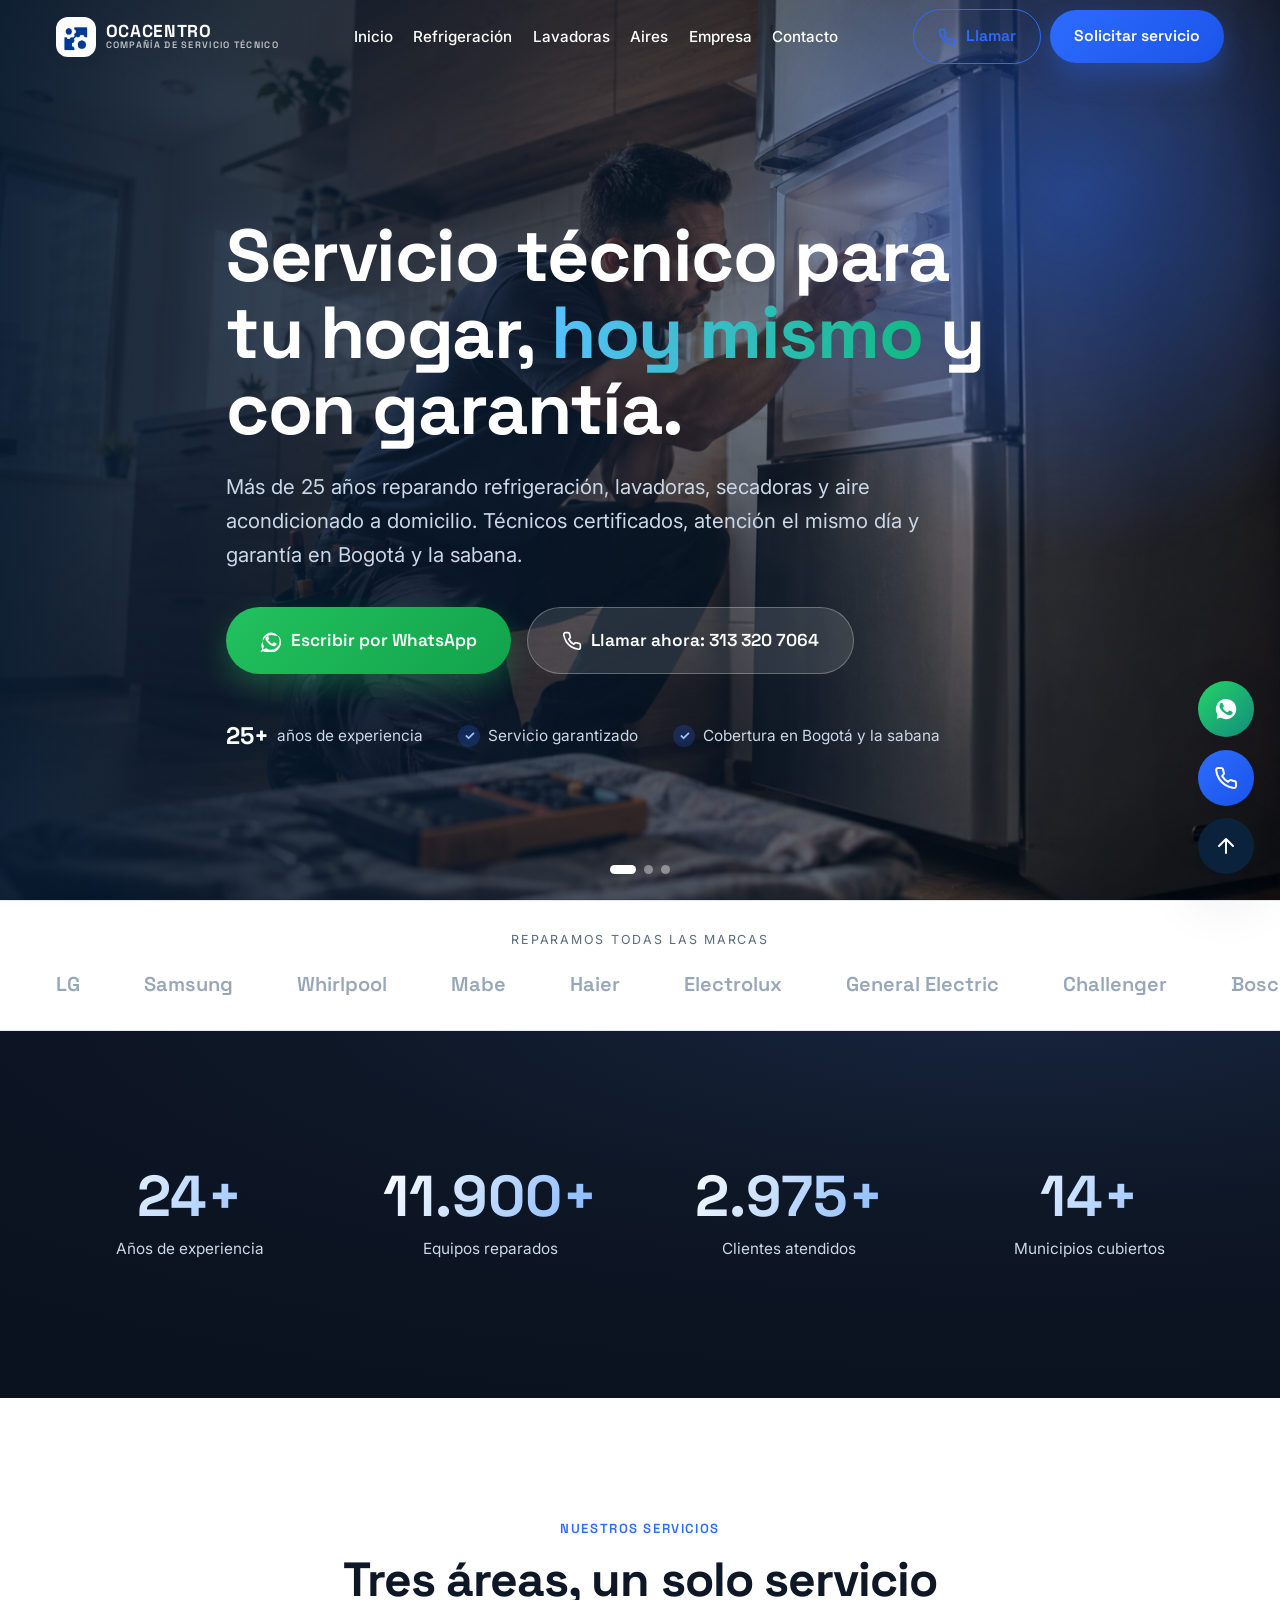
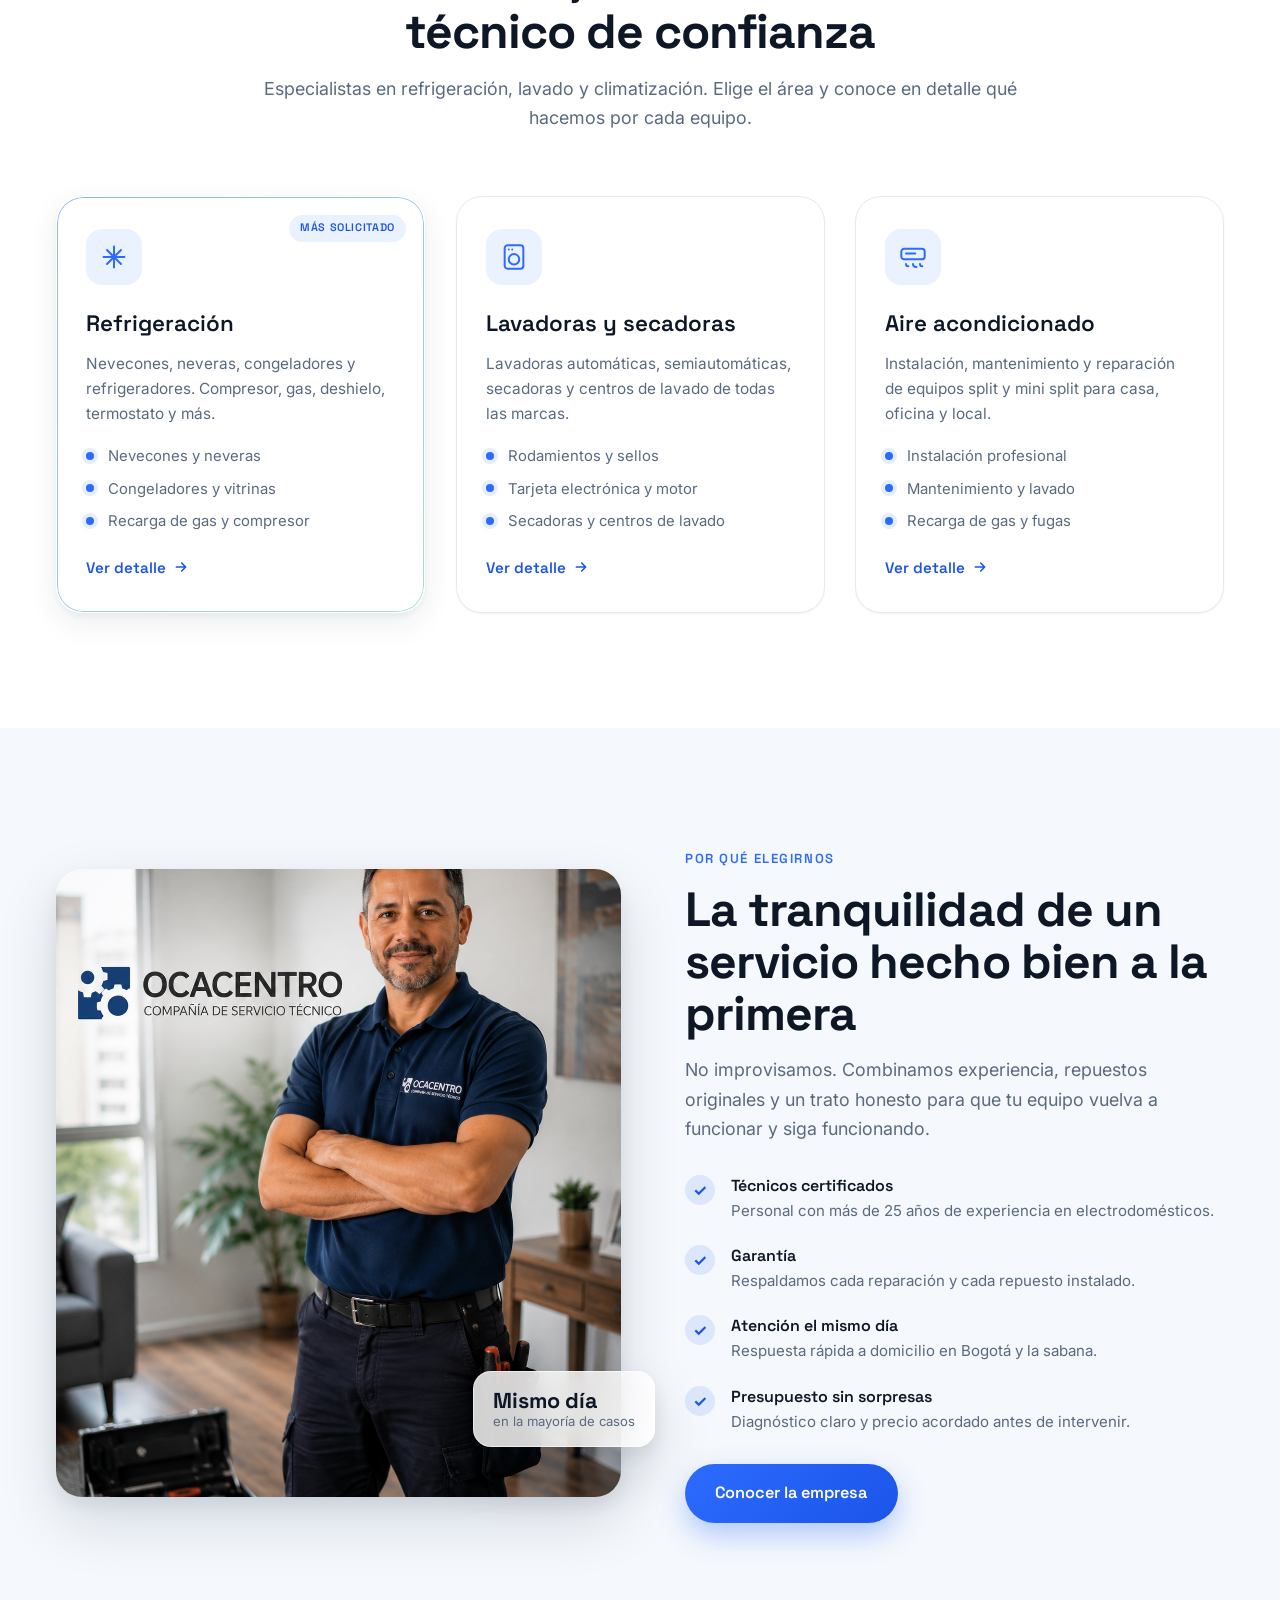
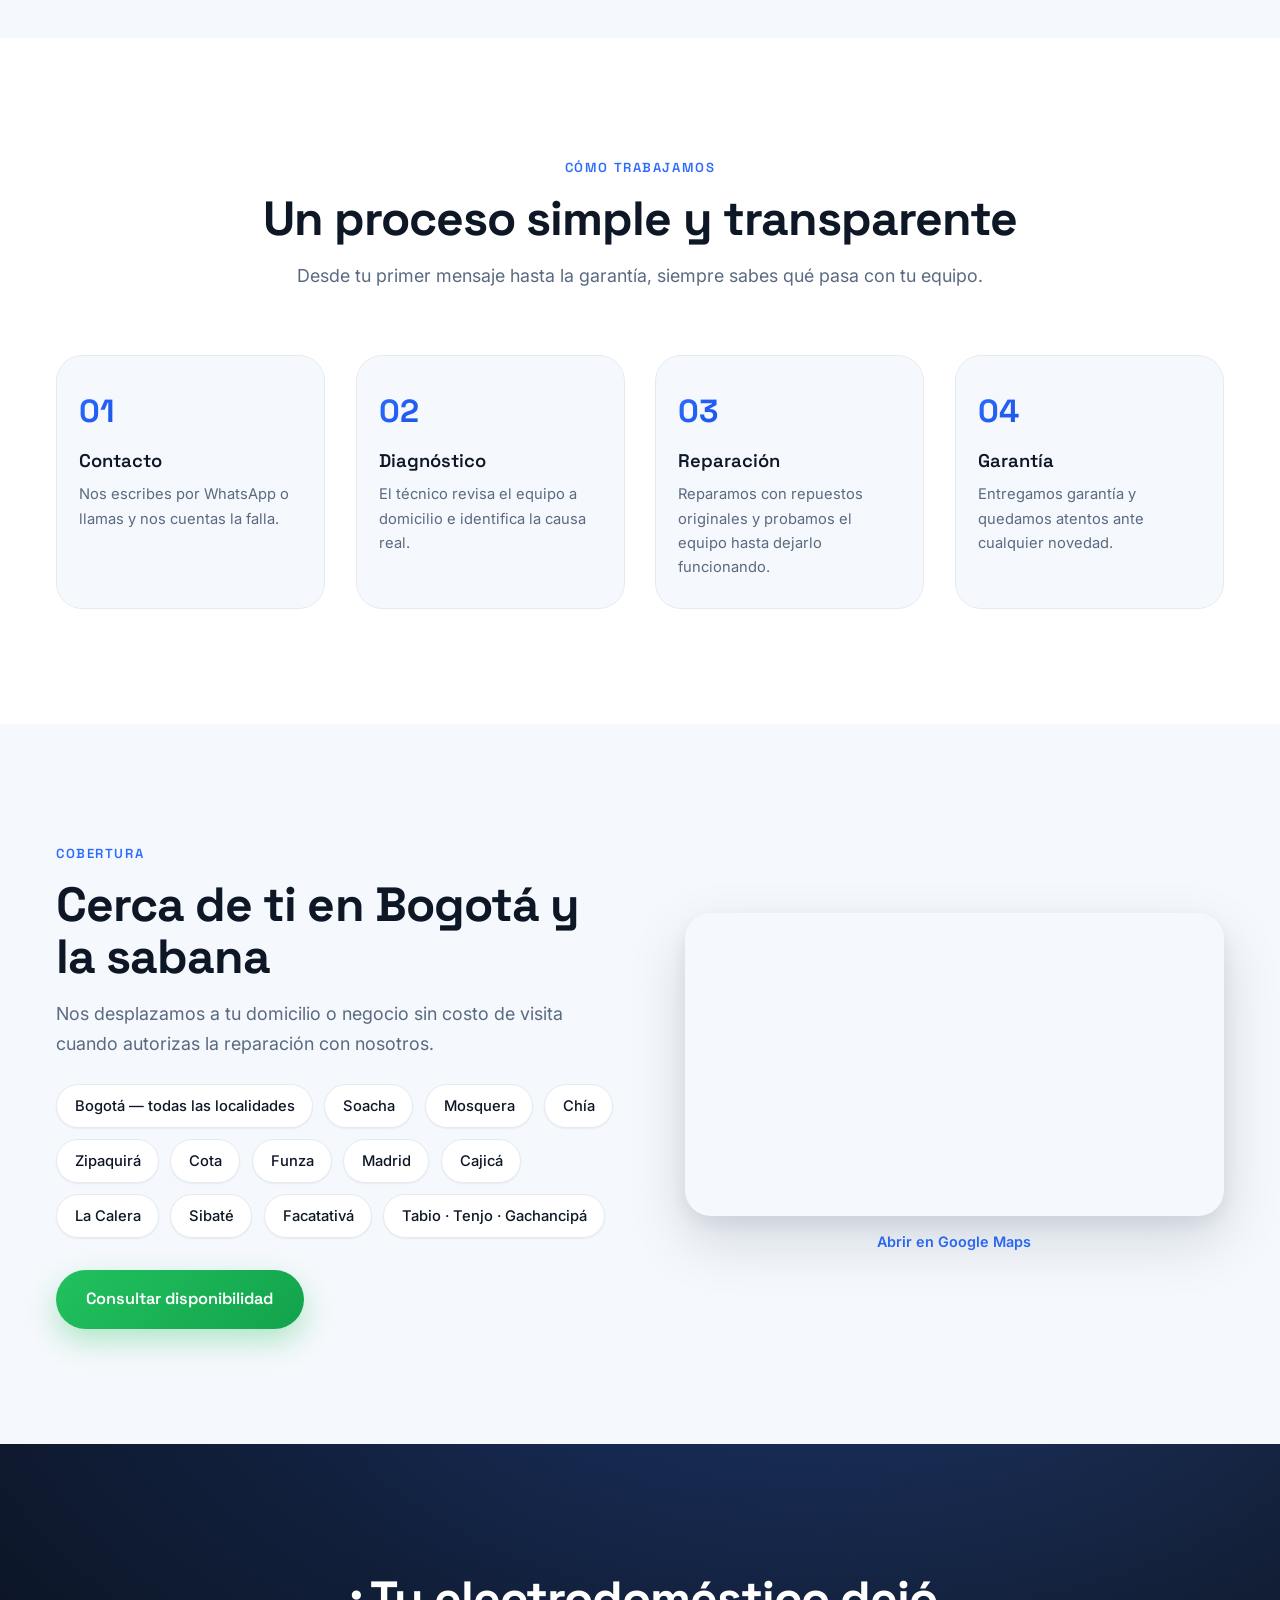
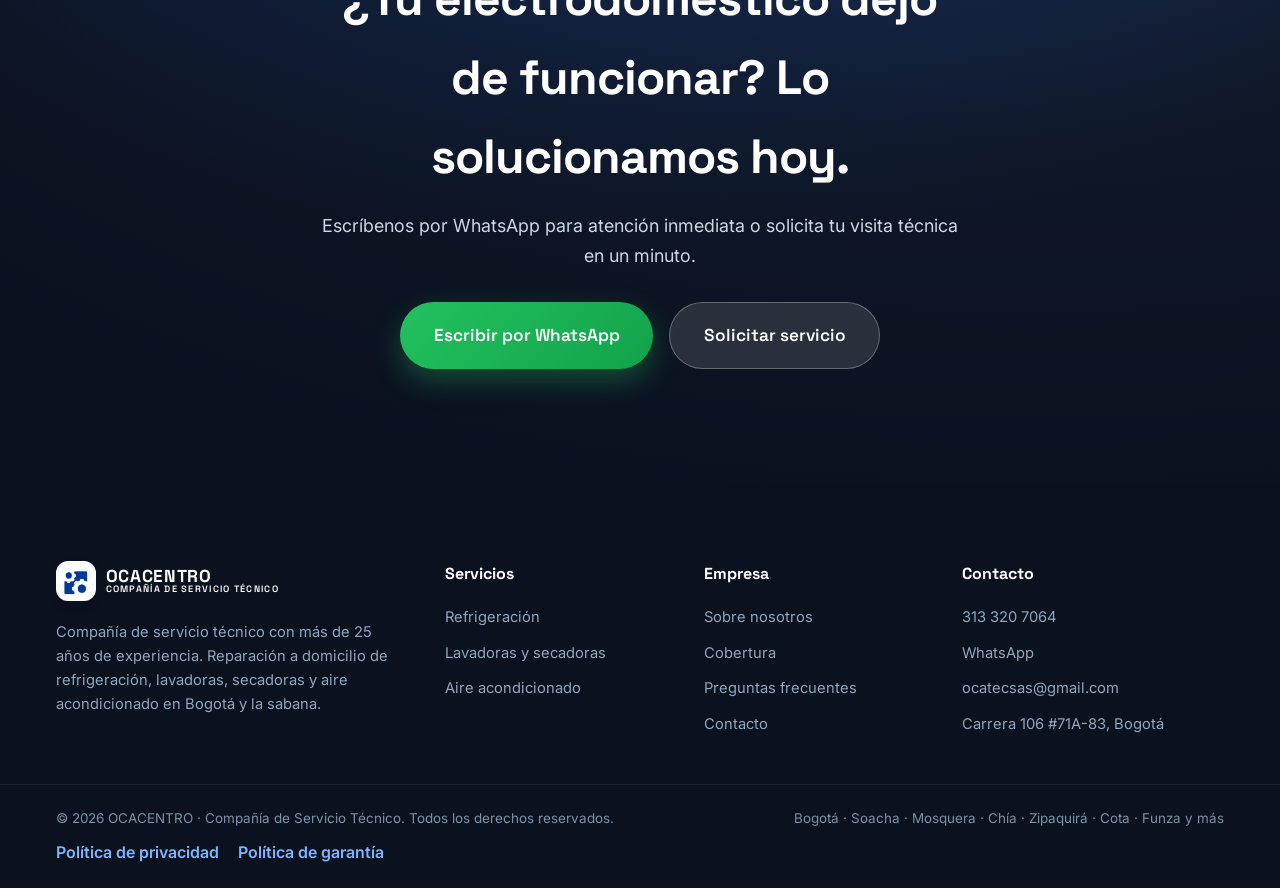
==== index.html @ 0f3dec7e "Initial commit: sitio OCACENTRO — servicio técnico a domicilio Sitio estático con páginas de refrige" ====
<!doctype html>
<html lang="es">
<head>
  <meta charset="UTF-8" />
  <meta name="viewport" content="width=device-width, initial-scale=1.0" />
  <meta name="theme-color" content="#0E1726" />

  <!-- ============================ SEO PRINCIPAL ============================ -->
  <title>OCACENTRO | Servicio Técnico en Bogotá — Refrigeración, Lavadoras y Aire Acondicionado</title>
  <meta name="description" content="Compañía de servicio técnico con más de 25 años de experiencia en Bogotá. Reparación a domicilio de refrigeración (nevecones, neveras, congeladores), lavadoras, secadoras y aire acondicionado. Garantía en cada reparación. Cobertura en Bogotá y la sabana." />
  <meta name="keywords" content="servicio técnico Bogotá, reparación de neveras, reparación de nevecones, reparación de lavadoras, técnico de lavadoras Bogotá, aire acondicionado Bogotá, reparación de secadoras, OCACENTRO" />
  <meta name="author" content="OCACENTRO — Compañía de Servicio Técnico" />
  <meta name="robots" content="index, follow, max-image-preview:large" />
  <link rel="canonical" href="https://serviciotecnicodenevecones.com/" />

  <!-- ============================ OPEN GRAPH ============================ -->
  <meta property="og:type" content="website" />
  <meta property="og:locale" content="es_CO" />
  <meta property="og:site_name" content="OCACENTRO — Compañía de Servicio Técnico" />
  <meta property="og:title" content="OCACENTRO | Servicio Técnico en Bogotá — Refrigeración, Lavadoras y Aire" />
  <meta property="og:description" content="Más de 25 años reparando a domicilio en Bogotá y la sabana. Refrigeración, lavadoras, secadoras y aire acondicionado. Garantía en cada reparación." />
  <meta property="og:url" content="https://serviciotecnicodenevecones.com/" />
  <meta property="og:image" content="https://serviciotecnicodenevecones.com/assets/images/og-image.jpg" />
  <meta property="og:image:width" content="1200" />
  <meta property="og:image:height" content="630" />

  <!-- ============================ TWITTER CARDS ============================ -->
  <meta name="twitter:card" content="summary_large_image" />
  <meta name="twitter:title" content="OCACENTRO | Servicio Técnico en Bogotá" />
  <meta name="twitter:description" content="Reparación a domicilio de refrigeración, lavadoras y aire acondicionado. Más de 25 años de experiencia. Garantía en cada reparación." />
  <meta name="twitter:image" content="https://serviciotecnicodenevecones.com/assets/images/og-image.jpg" />

  <!-- ============================ PWA / ICONOS ============================ -->
  <link rel="manifest" href="manifest.json" />
  <link rel="icon" href="favicon.svg" type="image/svg+xml" />
  <link rel="icon" href="favicon.ico" sizes="any" />
  <link rel="apple-touch-icon" href="assets/icons/apple-touch-icon.png" />

  <!-- ============================ FUENTES (optimizadas) ============================ -->
  <link rel="preconnect" href="https://fonts.googleapis.com" />
  <link rel="preconnect" href="https://fonts.gstatic.com" crossorigin />
  <link rel="preload" as="style"
        href="https://fonts.googleapis.com/css2?family=Inter:wght@400;500;600;700&family=Space+Grotesk:wght@500;600;700&display=swap"
        onload="this.onload=null;this.rel='stylesheet'" />
  <noscript>
    <link rel="stylesheet"
          href="https://fonts.googleapis.com/css2?family=Inter:wght@400;500;600;700&family=Space+Grotesk:wght@500;600;700&display=swap" />
  </noscript>

  <!-- ============================ CSS crítico inline + diferido ============================ -->
  <style>
    :root{--c-navy:#0E1726;--c-blue:#2D6BFF;--c-blue-600:#1B54E8;--c-green:#22C15E;
      --c-white:#FFFFFF;--c-mist:#F5F8FC;--c-line:#E5EAF1;--c-muted:#5A6A80;--c-text:#0E1726;
      --font-head:'Space Grotesk',system-ui,-apple-system,'Segoe UI',sans-serif;
      --font-body:'Inter',system-ui,-apple-system,'Segoe UI',sans-serif;--nav-h:74px;}
    *,*::before,*::after{box-sizing:border-box;margin:0;padding:0}
    html{scroll-behavior:smooth;-webkit-text-size-adjust:100%}
    body{font-family:var(--font-body);color:var(--c-text);background:var(--c-white);line-height:1.6;
      -webkit-font-smoothing:antialiased;text-rendering:optimizeLegibility;overflow-x:hidden}
    img,svg{display:block;max-width:100%}a{color:inherit;text-decoration:none}
    .container{width:100%;max-width:1240px;margin-inline:auto;padding-inline:clamp(1.1rem,4vw,2.25rem)}
    .nav{position:fixed;inset:0 0 auto 0;height:var(--nav-h);z-index:1000;display:flex;align-items:center;
      transition:background .35s ease,box-shadow .35s ease}
    .nav__inner{display:flex;align-items:center;justify-content:space-between;width:100%;max-width:1240px;
      margin-inline:auto;padding-inline:clamp(1.1rem,4vw,2.25rem)}
    .nav.is-scrolled{background:rgba(255,255,255,.78);backdrop-filter:saturate(180%) blur(16px);
      -webkit-backdrop-filter:saturate(180%) blur(16px);box-shadow:0 1px 0 var(--c-line)}
    .hero{position:relative;min-height:100svh;display:flex;align-items:center;padding-top:var(--nav-h);
      background:radial-gradient(120% 120% at 80% -10%,#17253F 0%,#0E1726 48%,#0A111F 100%);color:#fff;overflow:hidden}
    .hero__carousel{position:absolute;inset:0;z-index:0}
    .hero__slide{position:absolute;inset:0;width:100%;height:100%;object-fit:cover;opacity:0;transition:opacity 1.2s ease}
    .hero__slide.is-active{opacity:1}
    .hero__scrim{position:absolute;inset:0;z-index:1;
      background:linear-gradient(90deg,rgba(10,17,31,.94) 0%,rgba(10,17,31,.6) 55%,rgba(10,17,31,.24) 100%)}
    .hero__inner{position:relative;z-index:2;padding-block:clamp(3rem,8vh,6rem)}
    .hero h1{font-family:var(--font-head);font-weight:700;line-height:1.05;letter-spacing:-.02em;
      font-size:clamp(2.3rem,6vw,4.6rem);max-width:16ch}
  </style>
  <link rel="preload" as="style" href="css/styles.css" onload="this.onload=null;this.rel='stylesheet'" />
  <link rel="preload" as="style" href="css/animations.css" onload="this.onload=null;this.rel='stylesheet'" />
  <link rel="preload" as="style" href="css/responsive.css" onload="this.onload=null;this.rel='stylesheet'" />
  <noscript>
    <link rel="stylesheet" href="css/styles.css" />
    <link rel="stylesheet" href="css/animations.css" />
    <link rel="stylesheet" href="css/responsive.css" />
  </noscript>

  <!-- ============================ DATOS ESTRUCTURADOS ============================ -->
  <script type="application/ld+json">
  {
    "@context": "https://schema.org",
    "@type": "LocalBusiness",
    "name": "OCACENTRO — Compañía de Servicio Técnico",
    "image": "https://serviciotecnicodenevecones.com/assets/images/og-image.jpg",
    "url": "https://serviciotecnicodenevecones.com/",
    "telephone": "+573133207064",
    "email": "ocatecsas@gmail.com",
    "priceRange": "$$",
    "description": "Compañía de servicio técnico con más de 25 años de experiencia. Reparación a domicilio de refrigeración, lavadoras, secadoras y aire acondicionado en Bogotá y la sabana.",
    "foundingDate": "1999",
    "address": { "@type": "PostalAddress", "streetAddress": "Carrera 106 #71A-83", "addressLocality": "Bogotá", "addressRegion": "Cundinamarca", "addressCountry": "CO" },
    "geo": { "@type": "GeoCoordinates", "latitude": 4.7110, "longitude": -74.0721 },
    "areaServed": [ {"@type":"City","name":"Bogotá"}, {"@type":"City","name":"Soacha"}, {"@type":"City","name":"Mosquera"}, {"@type":"City","name":"Chía"}, {"@type":"City","name":"Zipaquirá"}, {"@type":"City","name":"Cota"}, {"@type":"City","name":"Funza"}, {"@type":"City","name":"Madrid"}, {"@type":"City","name":"Cajicá"}, {"@type":"City","name":"La Calera"} ],
    "sameAs": [ "https://www.facebook.com/ocatecsas", "https://www.instagram.com/ocatecsas" ],
    "aggregateRating": { "@type": "AggregateRating", "ratingValue": "4.9", "reviewCount": "312" }
  }
  </script>
</head>

<body data-page="inicio">
  <div class="scroll-progress" role="progressbar" aria-label="Progreso de lectura" aria-hidden="true"><span class="scroll-progress__bar" id="scrollProgressBar"></span></div>
  <a class="skip-link" href="#contenido">Saltar al contenido principal</a>

  <!-- ====================== NAVBAR ====================== -->
  <header>
    <nav class="nav" id="navbar" aria-label="Navegación principal">
      <div class="nav__inner">
        <a class="brand" href="./" aria-label="OCACENTRO — inicio">
          <span class="brand__mark" aria-hidden="true">
            <img src="assets/images/logo-icon.png" alt="" width="24" height="24" />
          </span>
          <span class="brand__text"><strong>OCACENTRO</strong>Compañía de Servicio Técnico</span>
        </a>

        <ul class="nav__links" id="navLinks">
          <li><a href="./">Inicio</a></li>
          <li><a href="refrigeracion/">Refrigeración</a></li>
          <li><a href="lavadoras/">Lavadoras</a></li>
          <li><a href="aires-acondicionados/">Aires</a></li>
          <li><a href="empresa/">Empresa</a></li>
          <li><a href="contacto/">Contacto</a></li>
        </ul>

        <div class="nav__cta">
          <a class="btn btn--ghost" href="tel:+573133207064">
            <svg width="18" height="18" viewBox="0 0 24 24" fill="none" stroke="currentColor" stroke-width="2" stroke-linecap="round" stroke-linejoin="round" aria-hidden="true"><path d="M22 16.92v3a2 2 0 0 1-2.18 2 19.79 19.79 0 0 1-8.63-3.07 19.5 19.5 0 0 1-6-6 19.79 19.79 0 0 1-3.07-8.67A2 2 0 0 1 4.11 2h3a2 2 0 0 1 2 1.72c.13.96.36 1.9.7 2.81a2 2 0 0 1-.45 2.11L8.09 9.91a16 16 0 0 0 6 6l1.27-1.27a2 2 0 0 1 2.11-.45c.9.34 1.85.57 2.81.7A2 2 0 0 1 22 16.92z"/></svg>
            Llamar
          </a>
          <a class="btn btn--primary" href="contacto/">Solicitar servicio</a>
        </div>

        <button class="nav__toggle" id="navToggle" aria-label="Abrir menú" aria-expanded="false" aria-controls="navLinks"><span></span><span></span><span></span></button>
      </div>
    </nav>
  </header>

  <main id="contenido">
    <!-- ====================== HERO ====================== -->
    <section class="hero" aria-labelledby="hero-title">
      <!-- Carrusel de fotos del hero (reemplaza las 3 imágenes por fotos reales .webp) -->
      <div class="hero__carousel" id="heroCarousel" aria-hidden="true">
        <img class="hero__slide is-active" src="assets/images/hero/hero-1.png" alt="" width="1586" height="992" fetchpriority="high" decoding="async" />
        <img class="hero__slide" src="assets/images/hero/hero-2.png" alt="" width="1586" height="992" loading="lazy" decoding="async" />
        <img class="hero__slide" src="assets/images/hero/hero-3.png" alt="" width="1586" height="992" loading="lazy" decoding="async" />
      </div>
      <div class="hero__scrim"></div>

      <div class="container hero__inner">
        <h1 id="hero-title" class="reveal" data-reveal>
          Servicio técnico para tu hogar, <span class="grad-text">hoy mismo</span> y con garantía.
        </h1>
        <p class="hero__sub reveal" data-reveal data-reveal-delay="120">
          Más de 25 años reparando refrigeración, lavadoras, secadoras y aire acondicionado a domicilio.
          Técnicos certificados, atención el mismo día y garantía en Bogotá y la sabana.
        </p>
        <div class="hero__actions reveal" data-reveal data-reveal-delay="220">
          <a class="btn btn--wa btn--xl ripple" href="https://wa.me/573133207064?text=Hola,%20necesito%20servicio%20t%C3%A9cnico%20a%20domicilio" target="_blank" rel="noopener">
            <svg width="22" height="22" viewBox="0 0 24 24" fill="currentColor" aria-hidden="true"><path d="M17.47 14.38c-.3-.15-1.76-.87-2.03-.97-.27-.1-.47-.15-.67.15-.2.3-.77.97-.94 1.17-.17.2-.35.22-.65.07-.3-.15-1.26-.46-2.4-1.48-.89-.79-1.49-1.77-1.66-2.07-.17-.3-.02-.46.13-.61.13-.13.3-.35.45-.52.15-.17.2-.3.3-.5.1-.2.05-.37-.02-.52-.07-.15-.67-1.62-.92-2.22-.24-.58-.49-.5-.67-.51h-.57c-.2 0-.52.07-.8.37-.27.3-1.05 1.02-1.05 2.5 0 1.47 1.08 2.9 1.23 3.1.15.2 2.12 3.24 5.14 4.54.72.31 1.28.5 1.71.63.72.23 1.38.2 1.9.12.58-.09 1.76-.72 2.01-1.42.25-.7.25-1.29.17-1.42-.07-.13-.27-.2-.57-.35zM12.04 21.5h-.01a9.4 9.4 0 0 1-4.8-1.32l-.34-.2-3.57.94.95-3.48-.22-.36a9.42 9.42 0 0 1 14.64-11.6 9.36 9.36 0 0 1 2.76 6.66 9.43 9.43 0 0 1-9.42 9.36zm5.5-14.9A11.3 11.3 0 0 0 2.4 21.06L.5 24l3.02-.9a11.28 11.28 0 0 0 5.4 1.38h.01A11.32 11.32 0 0 0 20.53 6.6z"/></svg>
            Escribir por WhatsApp
          </a>
          <a class="btn btn--light btn--xl ripple" href="tel:+573133207064">
            <svg width="20" height="20" viewBox="0 0 24 24" fill="none" stroke="currentColor" stroke-width="2" stroke-linecap="round" stroke-linejoin="round" aria-hidden="true"><path d="M22 16.92v3a2 2 0 0 1-2.18 2 19.79 19.79 0 0 1-8.63-3.07 19.5 19.5 0 0 1-6-6 19.79 19.79 0 0 1-3.07-8.67A2 2 0 0 1 4.11 2h3a2 2 0 0 1 2 1.72c.13.96.36 1.9.7 2.81a2 2 0 0 1-.45 2.11L8.09 9.91a16 16 0 0 0 6 6l1.27-1.27a2 2 0 0 1 2.11-.45c.9.34 1.85.57 2.81.7A2 2 0 0 1 22 16.92z"/></svg>
            Llamar ahora: 313 320 7064
          </a>
        </div>
        <ul class="hero__badges reveal" data-reveal data-reveal-delay="300" aria-label="Sellos de confianza">
          <li><span class="hero__badge-num">25+</span> años de experiencia</li>
          <li><span class="check" aria-hidden="true">✓</span> Servicio garantizado</li>
          <li><span class="check" aria-hidden="true">✓</span> Cobertura en Bogotá y la sabana</li>
        </ul>
      </div>

      <div class="hero__dots" id="heroDots" aria-hidden="true"></div>
    </section>

    <!-- ====================== MARQUESINA DE MARCAS ====================== -->
    <section class="brands-strip" aria-label="Marcas que reparamos">
      <div class="container">
        <p class="brands-strip__label">Reparamos todas las marcas</p>
        <div class="brands-strip__track">
          <span>LG</span><span>Samsung</span><span>Whirlpool</span><span>Mabe</span><span>Haier</span>
          <span>Electrolux</span><span>General Electric</span><span>Challenger</span><span>Bosch</span><span>Centrales</span>
          <span aria-hidden="true">LG</span><span aria-hidden="true">Samsung</span><span aria-hidden="true">Whirlpool</span><span aria-hidden="true">Mabe</span><span aria-hidden="true">Haier</span>
          <span aria-hidden="true">Electrolux</span><span aria-hidden="true">General Electric</span><span aria-hidden="true">Challenger</span><span aria-hidden="true">Bosch</span><span aria-hidden="true">Centrales</span>
        </div>
      </div>
    </section>

    <!-- ====================== ESTADÍSTICAS ====================== -->
    <section class="section stats" aria-labelledby="stats-title">
      <div class="container">
        <h2 id="stats-title" class="sr-only">Resultados en cifras</h2>
        <div class="stats__grid">
          <div class="stat reveal" data-reveal><span class="stat__num" data-counter="25" data-suffix="+">0</span><span class="stat__label">Años de experiencia</span></div>
          <div class="stat reveal" data-reveal data-reveal-delay="80"><span class="stat__num" data-counter="12000" data-suffix="+">0</span><span class="stat__label">Equipos reparados</span></div>
          <div class="stat reveal" data-reveal data-reveal-delay="160"><span class="stat__num" data-counter="3000" data-suffix="+">0</span><span class="stat__label">Clientes atendidos</span></div>
          <div class="stat reveal" data-reveal data-reveal-delay="240"><span class="stat__num" data-counter="15" data-suffix="+">0</span><span class="stat__label">Municipios cubiertos</span></div>
        </div>
      </div>
    </section>

    <!-- ====================== SERVICIOS: 3 ÁREAS ====================== -->
    <section class="section" id="servicios" aria-labelledby="serv-title">
      <div class="container">
        <header class="section__head reveal" data-reveal>
          <span class="eyebrow">Nuestros servicios</span>
          <h2 id="serv-title" class="section__title">Tres áreas, un solo servicio técnico de confianza</h2>
          <p class="section__lead">Especialistas en refrigeración, lavado y climatización. Elige el área y conoce en detalle qué hacemos por cada equipo.</p>
        </header>

        <div class="grid-cards grid-cards--3">
          <!-- Refrigeración (más solicitado) -->
          <article class="card card--feature reveal" data-reveal>
            <span class="card__tag">Más solicitado</span>
            <div class="card__icon" aria-hidden="true">
              <svg viewBox="0 0 24 24" fill="none" stroke="currentColor" stroke-width="1.7" stroke-linecap="round" stroke-linejoin="round"><path d="M12 3v18M3 12h18M6 6l12 12M18 6L6 18"/></svg>
            </div>
            <h3 class="card__title">Refrigeración</h3>
            <p class="card__text">Nevecones, neveras, congeladores y refrigeradores. Compresor, gas, deshielo, termostato y más.</p>
            <ul class="card__list">
              <li>Nevecones y neveras</li>
              <li>Congeladores y vitrinas</li>
              <li>Recarga de gas y compresor</li>
            </ul>
            <a class="card__link" href="refrigeracion/">Ver detalle
              <svg width="16" height="16" viewBox="0 0 24 24" fill="none" stroke="currentColor" stroke-width="2.4" stroke-linecap="round" stroke-linejoin="round" aria-hidden="true"><path d="M5 12h14M13 6l6 6-6 6"/></svg>
            </a>
          </article>

          <!-- Lavadoras -->
          <article class="card reveal" data-reveal data-reveal-delay="90">
            <div class="card__icon" aria-hidden="true">
              <svg viewBox="0 0 24 24" fill="none" stroke="currentColor" stroke-width="1.7" stroke-linecap="round" stroke-linejoin="round"><rect x="4" y="2" width="16" height="20" rx="2.5"/><circle cx="12" cy="14" r="4.5"/><path d="M7.5 5.5h.01M10.5 5.5h.01"/></svg>
            </div>
            <h3 class="card__title">Lavadoras y secadoras</h3>
            <p class="card__text">Lavadoras automáticas, semiautomáticas, secadoras y centros de lavado de todas las marcas.</p>
            <ul class="card__list">
              <li>Rodamientos y sellos</li>
              <li>Tarjeta electrónica y motor</li>
              <li>Secadoras y centros de lavado</li>
            </ul>
            <a class="card__link" href="lavadoras/">Ver detalle
              <svg width="16" height="16" viewBox="0 0 24 24" fill="none" stroke="currentColor" stroke-width="2.4" stroke-linecap="round" stroke-linejoin="round" aria-hidden="true"><path d="M5 12h14M13 6l6 6-6 6"/></svg>
            </a>
          </article>

          <!-- Aire acondicionado -->
          <article class="card reveal" data-reveal data-reveal-delay="180">
            <div class="card__icon" aria-hidden="true">
              <svg viewBox="0 0 24 24" fill="none" stroke="currentColor" stroke-width="1.7" stroke-linecap="round" stroke-linejoin="round"><rect x="2" y="5" width="20" height="9" rx="2.5"/><path d="M6 18c0 1.5 1 2 2 2M12 18c0 2 1.5 2.5 3 2.5M18 18c0 1.5 1 2 2 2M6 9h8"/></svg>
            </div>
            <h3 class="card__title">Aire acondicionado</h3>
            <p class="card__text">Instalación, mantenimiento y reparación de equipos split y mini split para casa, oficina y local.</p>
            <ul class="card__list">
              <li>Instalación profesional</li>
              <li>Mantenimiento y lavado</li>
              <li>Recarga de gas y fugas</li>
            </ul>
            <a class="card__link" href="aires-acondicionados/">Ver detalle
              <svg width="16" height="16" viewBox="0 0 24 24" fill="none" stroke="currentColor" stroke-width="2.4" stroke-linecap="round" stroke-linejoin="round" aria-hidden="true"><path d="M5 12h14M13 6l6 6-6 6"/></svg>
            </a>
          </article>
        </div>
      </div>
    </section>

    <!-- ====================== POR QUÉ (resumen) ====================== -->
    <section class="section section--mist" id="por-que" aria-labelledby="why-title">
      <div class="container split">
        <div class="split__media reveal" data-reveal>
          <img src="assets/images/tecnico.png" alt="Técnico certificado de OCACENTRO revisando un electrodoméstico" width="1086" height="1449" loading="lazy" decoding="async" class="split__img" />
          <div class="floating-card floating-card--br" aria-hidden="true"><strong>Mismo día</strong><span>en la mayoría de casos</span></div>
        </div>
        <div class="split__content">
          <span class="eyebrow reveal" data-reveal>Por qué elegirnos</span>
          <h2 id="why-title" class="section__title reveal" data-reveal data-reveal-delay="60">La tranquilidad de un servicio hecho bien a la primera</h2>
          <p class="section__lead reveal" data-reveal data-reveal-delay="120">No improvisamos. Combinamos experiencia, repuestos originales y un trato honesto para que tu equipo vuelva a funcionar y siga funcionando.</p>
          <ul class="feature-list">
            <li class="reveal" data-reveal data-reveal-delay="160"><span class="feature-list__ic" aria-hidden="true">✓</span><div><strong>Técnicos certificados</strong><p>Personal con más de 25 años de experiencia en electrodomésticos.</p></div></li>
            <li class="reveal" data-reveal data-reveal-delay="220"><span class="feature-list__ic" aria-hidden="true">✓</span><div><strong>Garantía</strong><p>Respaldamos cada reparación y cada repuesto instalado.</p></div></li>
            <li class="reveal" data-reveal data-reveal-delay="280"><span class="feature-list__ic" aria-hidden="true">✓</span><div><strong>Atención el mismo día</strong><p>Respuesta rápida a domicilio en Bogotá y la sabana.</p></div></li>
            <li class="reveal" data-reveal data-reveal-delay="340"><span class="feature-list__ic" aria-hidden="true">✓</span><div><strong>Presupuesto sin sorpresas</strong><p>Diagnóstico claro y precio acordado antes de intervenir.</p></div></li>
          </ul>
          <a class="btn btn--primary btn--lg ripple reveal" data-reveal data-reveal-delay="400" href="empresa/">Conocer la empresa</a>
        </div>
      </div>
    </section>

    <!-- ====================== PROCESO (único, aquí) ====================== -->
    <section class="section" id="proceso" aria-labelledby="proc-title">
      <div class="container">
        <header class="section__head reveal" data-reveal>
          <span class="eyebrow">Cómo trabajamos</span>
          <h2 id="proc-title" class="section__title">Un proceso simple y transparente</h2>
          <p class="section__lead">Desde tu primer mensaje hasta la garantía, siempre sabes qué pasa con tu equipo.</p>
        </header>
        <ol class="steps steps--4">
          <li class="step reveal" data-reveal><span class="step__num">01</span><h3 class="step__title">Contacto</h3><p class="step__text">Nos escribes por WhatsApp o llamas y nos cuentas la falla.</p></li>
          <li class="step reveal" data-reveal data-reveal-delay="100"><span class="step__num">02</span><h3 class="step__title">Diagnóstico</h3><p class="step__text">El técnico revisa el equipo a domicilio e identifica la causa real.</p></li>
          <li class="step reveal" data-reveal data-reveal-delay="200"><span class="step__num">03</span><h3 class="step__title">Reparación</h3><p class="step__text">Reparamos con repuestos originales y probamos el equipo hasta dejarlo funcionando.</p></li>
          <li class="step reveal" data-reveal data-reveal-delay="300"><span class="step__num">04</span><h3 class="step__title">Garantía</h3><p class="step__text">Entregamos garantía y quedamos atentos ante cualquier novedad.</p></li>
        </ol>
      </div>
    </section>

    <!-- ====================== COBERTURA ====================== -->
    <section class="section section--mist" id="cobertura" aria-labelledby="cov-title">
      <div class="container split split--reverse">
        <div class="split__content">
          <span class="eyebrow reveal" data-reveal>Cobertura</span>
          <h2 id="cov-title" class="section__title reveal" data-reveal data-reveal-delay="60">Cerca de ti en Bogotá y la sabana</h2>
          <p class="section__lead reveal" data-reveal data-reveal-delay="120">Nos desplazamos a tu domicilio o negocio sin costo de visita cuando autorizas la reparación con nosotros.</p>
          <ul class="chips" aria-label="Zonas cubiertas">
            <li class="chip reveal" data-reveal data-reveal-delay="150">Bogotá — todas las localidades</li>
            <li class="chip reveal" data-reveal data-reveal-delay="180">Soacha</li>
            <li class="chip reveal" data-reveal data-reveal-delay="210">Mosquera</li>
            <li class="chip reveal" data-reveal data-reveal-delay="240">Chía</li>
            <li class="chip reveal" data-reveal data-reveal-delay="270">Zipaquirá</li>
            <li class="chip reveal" data-reveal data-reveal-delay="300">Cota</li>
            <li class="chip reveal" data-reveal data-reveal-delay="330">Funza</li>
            <li class="chip reveal" data-reveal data-reveal-delay="360">Madrid</li>
            <li class="chip reveal" data-reveal data-reveal-delay="390">Cajicá</li>
            <li class="chip reveal" data-reveal data-reveal-delay="420">La Calera</li>
            <li class="chip reveal" data-reveal data-reveal-delay="450">Sibaté</li>
            <li class="chip reveal" data-reveal data-reveal-delay="480">Facatativá</li>
            <li class="chip reveal" data-reveal data-reveal-delay="510">Tabio · Tenjo · Gachancipá</li>
          </ul>
          <a class="btn btn--wa btn--lg ripple reveal" data-reveal data-reveal-delay="540" href="https://wa.me/573133207064" target="_blank" rel="noopener">Consultar disponibilidad</a>
        </div>
        <div class="split__media reveal" data-reveal data-reveal-delay="120">
          <div class="map-embed">
            <iframe
              src="https://www.google.com/maps?q=Carrera+106+%2371A-83,+Bogota&output=embed"
              title="Mapa de cobertura de Bogotá y municipios de la sabana"
              loading="lazy"
              referrerpolicy="no-referrer-when-downgrade"
              allowfullscreen></iframe>
          </div>
          <a class="map-embed__link" href="https://www.google.com/maps/search/?api=1&query=Carrera+106+%2371A-83+Bogota" target="_blank" rel="noopener">Abrir en Google Maps</a>
        </div>
      </div>
    </section>

    <!-- ====================== CTA BAND ====================== -->
    <section class="section cta-band" aria-labelledby="cta-title">
      <div class="container cta-band__inner reveal" data-reveal>
        <h2 id="cta-title">¿Tu electrodoméstico dejó de funcionar? Lo solucionamos hoy.</h2>
        <p>Escríbenos por WhatsApp para atención inmediata o solicita tu visita técnica en un minuto.</p>
        <div class="cta-band__actions">
          <a class="btn btn--wa btn--xl ripple" href="https://wa.me/573133207064?text=Hola,%20necesito%20servicio%20t%C3%A9cnico%20a%20domicilio" target="_blank" rel="noopener">Escribir por WhatsApp</a>
          <a class="btn btn--light btn--xl ripple" href="contacto/">Solicitar servicio</a>
        </div>
      </div>
    </section>
  </main>

  <!-- ====================== FOOTER ====================== -->
  <footer class="footer">
    <div class="container footer__grid">
      <div class="footer__brand">
        <a class="brand brand--footer" href="./">
          <span class="brand__mark" aria-hidden="true"><img src="assets/images/logo-icon.png" alt="" width="22" height="22" /></span>
          <span class="brand__text"><strong>OCACENTRO</strong>Compañía de Servicio Técnico</span>
        </a>
        <p class="footer__desc">Compañía de servicio técnico con más de 25 años de experiencia. Reparación a domicilio de refrigeración, lavadoras, secadoras y aire acondicionado en Bogotá y la sabana.</p>
      </div>
      <nav class="footer__col" aria-label="Servicios">
        <h4>Servicios</h4>
        <ul>
          <li><a href="refrigeracion/">Refrigeración</a></li>
          <li><a href="lavadoras/">Lavadoras y secadoras</a></li>
          <li><a href="aires-acondicionados/">Aire acondicionado</a></li>
        </ul>
      </nav>
      <nav class="footer__col" aria-label="Empresa">
        <h4>Empresa</h4>
        <ul>
          <li><a href="empresa/">Sobre nosotros</a></li>
          <li><a href="empresa/#cobertura">Cobertura</a></li>
          <li><a href="empresa/#faq">Preguntas frecuentes</a></li>
          <li><a href="contacto/">Contacto</a></li>
        </ul>
      </nav>
      <div class="footer__col">
        <h4>Contacto</h4>
        <ul>
          <li><a href="tel:+573133207064">313 320 7064</a></li>
          <li><a href="https://wa.me/573133207064" target="_blank" rel="noopener">WhatsApp</a></li>
          <li><a href="mailto:ocatecsas@gmail.com">ocatecsas@gmail.com</a></li>
          <li>Carrera 106 #71A-83, Bogotá</li>
        </ul>
      </div>
    </div>
    <div class="footer__bottom">
      <div class="container footer__bottom-inner">
        <p>© <span id="year">2025</span> OCACENTRO · Compañía de Servicio Técnico. Todos los derechos reservados.</p>
        <p>Bogotá · Soacha · Mosquera · Chía · Zipaquirá · Cota · Funza y más</p>
        <nav class="footer__legal" aria-label="Legal">
          <a href="politica-de-privacidad/">Política de privacidad</a>
          <a href="politica-de-garantia/">Política de garantía</a>
        </nav>
      </div>
    </div>
  </footer>

  <!-- ====================== BOTONES FLOTANTES ====================== -->
  <div class="floating-actions" aria-label="Acciones rápidas">
    <a class="fab fab--wa" href="https://wa.me/573133207064?text=Hola,%20necesito%20servicio%20t%C3%A9cnico%20a%20domicilio" target="_blank" rel="noopener" aria-label="Escribir por WhatsApp"><svg width="26" height="26" viewBox="0 0 24 24" fill="currentColor" aria-hidden="true"><path d="M17.47 14.38c-.3-.15-1.76-.87-2.03-.97-.27-.1-.47-.15-.67.15-.2.3-.77.97-.94 1.17-.17.2-.35.22-.65.07-.3-.15-1.26-.46-2.4-1.48-.89-.79-1.49-1.77-1.66-2.07-.17-.3-.02-.46.13-.61.13-.13.3-.35.45-.52.15-.17.2-.3.3-.5.1-.2.05-.37-.02-.52-.07-.15-.67-1.62-.92-2.22-.24-.58-.49-.5-.67-.51h-.57c-.2 0-.52.07-.8.37-.27.3-1.05 1.02-1.05 2.5 0 1.47 1.08 2.9 1.23 3.1.15.2 2.12 3.24 5.14 4.54.72.31 1.28.5 1.71.63.72.23 1.38.2 1.9.12.58-.09 1.76-.72 2.01-1.42.25-.7.25-1.29.17-1.42-.07-.13-.27-.2-.57-.35zM12.04 21.5a9.4 9.4 0 0 1-4.81-1.32l-.34-.2-3.57.94.95-3.48-.22-.36A9.42 9.42 0 1 1 12.04 21.5z"/></svg></a>
    <a class="fab fab--call" href="tel:+573133207064" aria-label="Llamar ahora"><svg width="24" height="24" viewBox="0 0 24 24" fill="none" stroke="currentColor" stroke-width="2" stroke-linecap="round" stroke-linejoin="round" aria-hidden="true"><path d="M22 16.92v3a2 2 0 0 1-2.18 2 19.79 19.79 0 0 1-8.63-3.07 19.5 19.5 0 0 1-6-6 19.79 19.79 0 0 1-3.07-8.67A2 2 0 0 1 4.11 2h3a2 2 0 0 1 2 1.72c.13.96.36 1.9.7 2.81a2 2 0 0 1-.45 2.11L8.09 9.91a16 16 0 0 0 6 6l1.27-1.27a2 2 0 0 1 2.11-.45c.9.34 1.85.57 2.81.7A2 2 0 0 1 22 16.92z"/></svg></a>
    <button class="fab fab--top" id="backToTop" aria-label="Volver arriba"><svg width="24" height="24" viewBox="0 0 24 24" fill="none" stroke="currentColor" stroke-width="2" stroke-linecap="round" stroke-linejoin="round" aria-hidden="true"><path d="M12 19V5M5 12l7-7 7 7"/></svg></button>
  </div>

  <script src="js/main.js" defer></script>
  <script src="js/animations.js" defer></script>
  <script src="js/ui.js" defer></script>
</body>
</html>
---- css/styles.css ----
/* ============================================================================
   Servicio Técnico de Nevecones — styles.css
   Hoja de estilos principal: sistema de diseño (tokens), layout y componentes.
   Autoría: equipo UI/UX + Front-End Senior. Sin frameworks. CSS3 puro.
   Organización:
     1.  Design Tokens (Custom Properties)
     2.  Reset y base
     3.  Utilidades
     4.  Tipografía y estructura de sección
     5.  Botones
     6.  Navbar
     7.  Hero
     8.  Marquesina de marcas
     9.  Tarjetas de servicios
     10. Split (Por qué elegirnos / Cobertura)
     11. Proceso (steps)
     12. Estadísticas
     13. Chips / Mapa
     14. Grid de marcas
     15. Testimonios (carrusel)
     16. Galería
     17. FAQ (acordeón)
     18. Contacto y formulario
     19. Footer
     20. Botones flotantes / Scroll progress
   ========================================================================== */

/* ============================= 1. DESIGN TOKENS ============================ */
:root {
  /* Paleta AZUL MONOCROMÁTICA — marca azul + azul fuerte para acción.
     El verde queda reservado EXCLUSIVAMENTE a WhatsApp (reconocimiento de marca). */
  --c-navy:      #0E1726;   /* tinta / texto principal y secciones oscuras */
  --c-navy-800:  #0A111F;   /* fondos oscuros profundos */
  --c-blue:      #2D6BFF;   /* azul de marca */
  --c-blue-600:  #1B54E8;   /* azul fuerte (acción / hover) */
  --c-blue-050:  #EAF1FF;   /* tinte azul para fondos suaves */
  --c-green:     #22C15E;   /* WhatsApp (único uso del verde) */
  --c-green-600: #12A34C;
  --c-white:     #FFFFFF;
  --c-mist:      #F5F8FC;   /* fondo sección alterna */
  --c-line:      #E5EAF1;   /* bordes sutiles */
  --c-muted:     #5A6A80;   /* texto secundario */
  --c-text:      #0E1726;

  /* Tipografía */
  --font-head: 'Space Grotesk', system-ui, -apple-system, 'Segoe UI', sans-serif;
  --font-body: 'Inter', system-ui, -apple-system, 'Segoe UI', sans-serif;

  /* Escala tipográfica fluida */
  --fs-h1: clamp(2.3rem, 6vw, 4.6rem);
  --fs-h2: clamp(1.9rem, 4vw, 3rem);
  --fs-h3: clamp(1.15rem, 2vw, 1.4rem);
  --fs-lead: clamp(1.02rem, 1.4vw, 1.2rem);

  /* Espaciado */
  --space-section: clamp(4.5rem, 9vw, 8rem);
  --gap: clamp(1rem, 2.4vw, 2rem);

  /* Radios */
  --radius-sm: 12px;
  --radius: 18px;
  --radius-lg: 26px;
  --radius-pill: 999px;

  /* Sombras suaves multicapa (estilo Stripe) */
  --shadow-xs: 0 1px 2px rgba(10,37,64,.06);
  --shadow-sm: 0 4px 12px rgba(10,37,64,.06), 0 1px 2px rgba(10,37,64,.04);
  --shadow:    0 10px 30px rgba(10,37,64,.08), 0 3px 8px rgba(10,37,64,.05);
  --shadow-lg: 0 24px 60px rgba(10,37,64,.14), 0 8px 20px rgba(10,37,64,.08);
  --shadow-blue:  0 12px 28px rgba(45,107,255,.34);
  --shadow-green: 0 12px 28px rgba(34,193,94,.32);

  /* Gradientes */
  --grad-blue: linear-gradient(135deg, #2D6BFF 0%, #1B54E8 100%);
  --grad-wa:   linear-gradient(135deg, #22C15E 0%, #12A34C 100%);
  --grad-hero: radial-gradient(120% 120% at 80% -10%, #17253F 0%, #0E1726 48%, #0A111F 100%);

  /* Layout */
  --nav-h: 74px;
  --maxw: 1240px;

  /* Movimiento */
  --ease: cubic-bezier(.22, 1, .36, 1);
  --ease-out: cubic-bezier(.16, 1, .3, 1);
}

/* ============================= 2. RESET Y BASE ============================= */
*, *::before, *::after { box-sizing: border-box; margin: 0; padding: 0; }

html { scroll-behavior: smooth; -webkit-text-size-adjust: 100%; scroll-padding-top: calc(var(--nav-h) + 12px); }

body {
  font-family: var(--font-body);
  color: var(--c-text);
  background: var(--c-white);
  line-height: 1.65;
  -webkit-font-smoothing: antialiased;
  text-rendering: optimizeLegibility;
  overflow-x: hidden;
}

img, svg, video { display: block; max-width: 100%; height: auto; }
a { color: inherit; text-decoration: none; }
button { font: inherit; cursor: pointer; border: 0; background: none; color: inherit; }
input, select, textarea { font: inherit; color: inherit; }
ul, ol { list-style: none; }

/* Foco visible y accesible en toda la interfaz */
:focus-visible {
  outline: 3px solid var(--c-blue);
  outline-offset: 3px;
  border-radius: 6px;
}

/* Selección de texto */
::selection { background: rgba(37,99,235,.18); color: var(--c-navy); }

/* ============================= 3. UTILIDADES ============================== */
.container { width: 100%; max-width: var(--maxw); margin-inline: auto; padding-inline: clamp(1.1rem, 4vw, 2.25rem); }
.container--narrow { max-width: 820px; }

.sr-only {
  position: absolute; width: 1px; height: 1px; padding: 0; margin: -1px;
  overflow: hidden; clip: rect(0,0,0,0); white-space: nowrap; border: 0;
}

/* Enlace de salto (accesibilidad) */
.skip-link {
  position: fixed; top: -60px; left: 12px; z-index: 2000;
  background: var(--c-navy); color: #fff; padding: .7rem 1.1rem;
  border-radius: var(--radius-sm); transition: top .25s var(--ease);
}
.skip-link:focus { top: 12px; }

.grad-text {
  background: linear-gradient(100deg, #58c1ff 0%, #10B981 100%);
  -webkit-background-clip: text; background-clip: text; color: transparent;
}

/* ================== 4. TIPOGRAFÍA Y ESTRUCTURA DE SECCIÓN ================== */
.section { padding-block: var(--space-section); position: relative; }
.section--mist { background: var(--c-mist); }

.section__head { max-width: 760px; margin: 0 auto clamp(2.4rem, 5vw, 4rem); text-align: center; }
.section__title {
  font-family: var(--font-head); font-weight: 700; font-size: var(--fs-h2);
  line-height: 1.08; letter-spacing: -.02em; color: var(--c-navy);
}
.section__title--light { color: #fff; }
.section__lead { margin-top: 1rem; font-size: var(--fs-lead); color: var(--c-muted); }

.eyebrow {
  display: inline-block; font-family: var(--font-head); font-weight: 600;
  font-size: .82rem; letter-spacing: .12em; text-transform: uppercase;
  color: var(--c-blue); margin-bottom: .9rem;
}
.eyebrow--light { color: #7fb4ff; }

/* ============================= 5. BOTONES ================================== */
.btn {
  --btn-bg: var(--c-blue); --btn-fg: #fff;
  position: relative; display: inline-flex; align-items: center; justify-content: center;
  gap: .6rem; padding: .85rem 1.5rem; border-radius: var(--radius-pill);
  font-family: var(--font-head); font-weight: 600; font-size: .98rem;
  background: var(--btn-bg); color: var(--btn-fg);
  transition: transform .3s var(--ease), box-shadow .3s var(--ease), background .3s var(--ease), color .3s var(--ease);
  will-change: transform; overflow: hidden; isolation: isolate;
  box-shadow: var(--shadow-sm);
}
.btn:hover { transform: translateY(-2px); box-shadow: var(--shadow); }
.btn:active { transform: translateY(0); }

/* CTA principal — azul (paleta monocromática) */
.btn--primary { --btn-bg: var(--grad-blue); box-shadow: var(--shadow-blue); }
.btn--primary:hover { box-shadow: 0 16px 34px rgba(45,107,255,.44); }
/* Alias por compatibilidad: cualquier .btn--green heredado se ve azul */
.btn--green   { --btn-bg: var(--grad-blue); box-shadow: var(--shadow-blue); }
.btn--green:hover { box-shadow: 0 16px 34px rgba(45,107,255,.44); }
/* WhatsApp — único uso del verde (reconocimiento de marca) */
.btn--wa      { --btn-bg: var(--grad-wa); box-shadow: var(--shadow-green); }
.btn--wa:hover { box-shadow: 0 16px 34px rgba(34,193,94,.44); }
/* Secundario translúcido (sobre fondos oscuros) */
.btn--light   { --btn-bg: rgba(255,255,255,.12); --btn-fg: #fff; backdrop-filter: blur(8px); border: 1px solid rgba(255,255,255,.28); box-shadow: none; }
.btn--light:hover { background: rgba(255,255,255,.2); }
/* Contorno AZUL — visible en cualquier fondo (usado en "Llamar" del navbar) */
.btn--ghost   { --btn-bg: transparent; --btn-fg: var(--c-blue); box-shadow: none; border: 1.5px solid var(--c-blue); }
.btn--ghost:hover { background: rgba(45,107,255,.12); border-color: var(--c-blue-600); }

.btn--lg { padding: 1rem 1.9rem; font-size: 1.02rem; }
.btn--xl { padding: 1.15rem 2.1rem; font-size: 1.08rem; }
.btn--block { width: 100%; }

/* Efecto ripple (JS agrega la onda) */
.ripple__wave {
  position: absolute; border-radius: 50%; transform: scale(0);
  background: rgba(255,255,255,.5); pointer-events: none;
  animation: ripple .6s var(--ease-out); z-index: 0;
}
.btn > * { position: relative; z-index: 1; }

/* Estado de carga del botón de envío */
.btn__spinner {
  width: 18px; height: 18px; border-radius: 50%;
  border: 2px solid rgba(255,255,255,.4); border-top-color: #fff;
  display: none; animation: spin .7s linear infinite;
}
.btn.is-loading .btn__label { opacity: .55; }
.btn.is-loading .btn__spinner { display: inline-block; }

/* ============================= 6. NAVBAR ================================== */
.nav { position: fixed; inset: 0 0 auto 0; height: var(--nav-h); z-index: 1000; display: flex; align-items: center;
  transition: background .35s var(--ease), box-shadow .35s var(--ease); }
.nav__inner { display: flex; align-items: center; justify-content: space-between; width: 100%;
  max-width: var(--maxw); margin-inline: auto; padding-inline: clamp(1.1rem, 4vw, 2.25rem); gap: 1rem; }
.nav.is-scrolled {
  background: rgba(255,255,255,.72);
  backdrop-filter: saturate(180%) blur(16px); -webkit-backdrop-filter: saturate(180%) blur(16px);
  box-shadow: 0 1px 0 var(--c-line), var(--shadow-xs);
}

.brand { display: inline-flex; align-items: center; gap: .6rem; font-family: var(--font-head); }
.brand__mark {
  display: grid; place-items: center; width: 40px; height: 40px; border-radius: 12px;
  background: #fff; box-shadow: var(--shadow-sm); flex: none; padding: 5px;
}
.brand__mark img { width: 100%; height: 100%; object-fit: contain; }
/* Marca OCACENTRO: nombre grande arriba + lema pequeño en mayúsculas debajo */
.brand__text { display: flex; flex-direction: column; line-height: 1.02; font-size: .58rem; font-weight: 600;
  letter-spacing: .14em; text-transform: uppercase; color: var(--c-muted); }
.brand__text strong { font-family: var(--font-head); font-size: 1.08rem; font-weight: 800; letter-spacing: .04em;
  text-transform: none; color: var(--c-navy); }

/* Color del navbar según estado (transparente sobre hero → blanco glass al hacer scroll).
   El botón "Llamar" (.btn--ghost) mantiene su contorno AZUL en ambos estados,
   por lo que NO se sobreescribe aquí (antes quedaba blanco y se perdía). */
.nav:not(.is-scrolled) .brand__text { color: rgba(255,255,255,.72); }
.nav:not(.is-scrolled) .brand__text strong,
.nav:not(.is-scrolled) .nav__links a { color: #fff; }
.nav:not(.is-scrolled) .nav__toggle span { background: #fff; }

.nav__links { display: flex; align-items: center; gap: clamp(.6rem, 1.6vw, 1.6rem); }
.nav__links a { position: relative; font-weight: 500; font-size: .95rem; color: var(--c-navy); padding: .4rem 0; transition: color .25s var(--ease); }
.nav__links a::after {
  content: ""; position: absolute; left: 0; bottom: -2px; width: 100%; height: 2px;
  background: var(--c-blue); transform: scaleX(0); transform-origin: left; transition: transform .3s var(--ease);
}
.nav__links a:hover::after,
.nav__links a.is-active::after,
.nav__links a[aria-current="page"]::after { transform: scaleX(1); }
.nav__links a:hover,
.nav__links a[aria-current="page"] { color: var(--c-blue); }
/* En navbar transparente sobre el page-hero, el enlace activo se resalta en claro */
.nav:not(.is-scrolled) .nav__links a[aria-current="page"] { color: #fff; }

.nav__cta { display: flex; align-items: center; gap: .6rem; }

/* Botón hamburguesa */
.nav__toggle { display: none; flex-direction: column; gap: 5px; width: 44px; height: 44px; align-items: center; justify-content: center; }
.nav__toggle span { display: block; width: 24px; height: 2px; background: var(--c-navy); border-radius: 2px; transition: transform .3s var(--ease), opacity .3s var(--ease); }
.nav__toggle[aria-expanded="true"] span:nth-child(1) { transform: translateY(7px) rotate(45deg); }
.nav__toggle[aria-expanded="true"] span:nth-child(2) { opacity: 0; }
.nav__toggle[aria-expanded="true"] span:nth-child(3) { transform: translateY(-7px) rotate(-45deg); }

/* ============================= 7. HERO =================================== */
.hero { position: relative; min-height: 100svh; display: flex; align-items: center; padding-top: var(--nav-h);
  background: var(--grad-hero); color: #fff; overflow: hidden; }
.hero__media { position: absolute; inset: 0; z-index: 0; }
.hero__media img { width: 100%; height: 100%; object-fit: cover; opacity: .34; }

/* Carrusel de fotos del hero (crossfade automático) */
.hero__carousel { position: absolute; inset: 0; z-index: 0; }
.hero__slide { position: absolute; inset: 0; width: 100%; height: 100%; object-fit: cover;
  opacity: 0; transition: opacity 1.2s var(--ease); will-change: opacity; }
.hero__slide.is-active { opacity: 1; }
/* Puntos indicadores del carrusel del hero */
.hero__dots { position: absolute; z-index: 3; left: 50%; bottom: 26px; transform: translateX(-50%);
  display: flex; gap: .5rem; }
.hero__dot { width: 9px; height: 9px; border-radius: 50%; background: rgba(255,255,255,.4);
  transition: width .3s var(--ease), background .3s var(--ease); }
.hero__dot.is-active { width: 26px; border-radius: 6px; background: #fff; }
@media (prefers-reduced-motion: reduce){ .hero__slide { transition: none; } }
.hero__scrim { position: absolute; inset: 0; z-index: 1;
  background: linear-gradient(90deg, rgba(7,26,48,.94) 0%, rgba(7,26,48,.6) 55%, rgba(7,26,48,.2) 100%); }
/* Halo decorativo */
.hero::after {
  content: ""; position: absolute; z-index: 1; width: 60vw; height: 60vw; max-width: 720px; max-height: 720px;
  right: -12%; top: -18%; border-radius: 50%;
  background: radial-gradient(circle, rgba(37,99,235,.5) 0%, rgba(37,99,235,0) 70%); filter: blur(10px);
  pointer-events: none;
}
.hero__inner { position: relative; z-index: 2; padding-block: clamp(3rem, 8vh, 6rem); max-width: 900px; }

.hero__eyebrow { display: inline-flex; align-items: center; gap: .55rem; font-weight: 500; font-size: .9rem;
  color: #cfe0ff; background: rgba(255,255,255,.08); border: 1px solid rgba(255,255,255,.16);
  padding: .5rem 1rem; border-radius: var(--radius-pill); backdrop-filter: blur(6px); margin-bottom: 1.6rem; }
.pulse-dot { width: 8px; height: 8px; border-radius: 50%; background: var(--c-green); box-shadow: 0 0 0 0 rgba(16,185,129,.6); animation: pulse 2s infinite; }

.hero h1 { font-family: var(--font-head); font-weight: 700; line-height: 1.04; letter-spacing: -.02em; font-size: var(--fs-h1); max-width: 16ch; }
.hero__sub { margin-top: 1.4rem; font-size: clamp(1.05rem, 1.6vw, 1.3rem); color: #cbd7e6; max-width: 54ch; }

.hero__actions { display: flex; flex-wrap: wrap; gap: 1rem; margin-top: 2.2rem; }
.hero__badges { display: flex; flex-wrap: wrap; gap: 1.4rem 2.2rem; margin-top: 2.6rem; color: #cbd7e6; font-size: .96rem; }
.hero__badges li { display: inline-flex; align-items: center; gap: .5rem; }
.hero__badge-num { font-family: var(--font-head); font-weight: 700; font-size: 1.5rem; color: #fff; }
.hero__badges .check { display: grid; place-items: center; width: 22px; height: 22px; border-radius: 50%; background: rgba(45,107,255,.22); color: #9ec2ff; font-size: .8rem; font-weight: 700; }

/* Indicador de scroll */
.hero__scroll { position: absolute; left: 50%; bottom: 26px; transform: translateX(-50%); z-index: 2; width: 26px; height: 42px; border: 2px solid rgba(255,255,255,.4); border-radius: 14px; display: grid; justify-items: center; padding-top: 7px; }
.hero__scroll span { width: 4px; height: 8px; border-radius: 2px; background: #fff; animation: scrollDot 1.8s infinite; }

/* ======================= 8. MARQUESINA DE MARCAS ========================= */
.brands-strip { border-block: 1px solid var(--c-line); background: var(--c-white); padding-block: 1.8rem; overflow: hidden; }
.brands-strip__label { text-align: center; font-size: .78rem; letter-spacing: .14em; text-transform: uppercase; color: var(--c-muted); margin-bottom: 1.1rem; }
.brands-strip__track { display: flex; gap: clamp(2rem, 5vw, 4rem); width: max-content; animation: marquee 32s linear infinite; }
.brands-strip__track span { font-family: var(--font-head); font-weight: 600; font-size: 1.25rem; color: #97a6b8; white-space: nowrap; transition: color .3s var(--ease); }
.brands-strip:hover .brands-strip__track { animation-play-state: paused; }

/* ======================= 9. TARJETAS DE SERVICIOS ======================== */
.grid-cards { display: grid; grid-template-columns: repeat(auto-fit, minmax(260px, 1fr)); gap: var(--gap); }
.card {
  position: relative; background: var(--c-white); border: 1px solid var(--c-line); border-radius: var(--radius-lg);
  padding: 2rem 1.8rem; box-shadow: var(--shadow-xs);
  transition: transform .4s var(--ease), box-shadow .4s var(--ease), border-color .4s var(--ease);
  overflow: hidden;
}
.card::before {
  content: ""; position: absolute; inset: 0; border-radius: inherit; padding: 1px;
  background: linear-gradient(135deg, rgba(37,99,235,.5), rgba(16,185,129,.4));
  -webkit-mask: linear-gradient(#000 0 0) content-box, linear-gradient(#000 0 0);
  -webkit-mask-composite: xor; mask-composite: exclude; opacity: 0; transition: opacity .4s var(--ease);
}
.card:hover { transform: translateY(-8px); box-shadow: var(--shadow-lg); border-color: transparent; }
.card:hover::before { opacity: 1; }
.card__icon { width: 56px; height: 56px; border-radius: 16px; display: grid; place-items: center; color: var(--c-blue); background: var(--c-blue-050); margin-bottom: 1.3rem; transition: transform .4s var(--ease); }
.card__icon svg { width: 28px; height: 28px; }
.card:hover .card__icon { transform: scale(1.08) rotate(-4deg); }
.card__title { font-family: var(--font-head); font-weight: 600; font-size: var(--fs-h3); color: var(--c-navy); margin-bottom: .5rem; }
.card__text { color: var(--c-muted); font-size: .96rem; }

.card--cta { background: var(--grad-hero); color: #fff; display: flex; flex-direction: column; align-items: flex-start; justify-content: center; gap: .8rem; border: 0; }
.card--cta::before { display: none; }
.card--cta .card__title, .card--cta .card__text { color: #fff; }
.card--cta .card__text { color: #cbd7e6; margin-bottom: .4rem; }

/* Grilla de 3 áreas */
.grid-cards--3 { grid-template-columns: repeat(auto-fit, minmax(290px, 1fr)); }

/* Tarjeta destacada (Refrigeración — "más solicitado") */
.card--feature { border-color: transparent; box-shadow: var(--shadow); }
.card--feature::before { opacity: 1; }
.card__tag { position: absolute; top: 1.1rem; right: 1.1rem; font-family: var(--font-head); font-weight: 600;
  font-size: .68rem; letter-spacing: .06em; text-transform: uppercase; color: var(--c-blue-600);
  background: var(--c-blue-050); padding: .3rem .7rem; border-radius: var(--radius-pill); }

/* Lista de puntos dentro de la tarjeta de área */
.card__list { display: grid; gap: .5rem; margin: 1.1rem 0 1.3rem; }
.card__list li { position: relative; padding-left: 1.4rem; color: var(--c-muted); font-size: .93rem; }
.card__list li::before { content: ""; position: absolute; left: 0; top: .5em; width: 8px; height: 8px;
  border-radius: 50%; background: var(--c-blue); box-shadow: 0 0 0 4px rgba(45,107,255,.12); }

/* Enlace "Ver detalle →" */
.card__link { display: inline-flex; align-items: center; gap: .45rem; font-family: var(--font-head);
  font-weight: 600; font-size: .95rem; color: var(--c-blue-600); margin-top: auto; }
.card__link svg { transition: transform .3s var(--ease); }
.card:hover .card__link svg { transform: translateX(4px); }
.card--feature, .grid-cards--3 .card { display: flex; flex-direction: column; }

/* ================= 10. SPLIT (Por qué / Cobertura) ====================== */
.split { display: grid; grid-template-columns: 1.05fr 1fr; gap: clamp(2rem, 5vw, 4.5rem); align-items: center; }
.split--reverse .split__media { order: 2; }
.split__media { position: relative; }
.split__img { width: 100%; border-radius: var(--radius-lg); box-shadow: var(--shadow-lg); aspect-ratio: 9/10; object-fit: cover; }

.floating-card {
  position: absolute; background: rgba(255,255,255,.82); backdrop-filter: blur(14px); -webkit-backdrop-filter: blur(14px);
  border: 1px solid rgba(255,255,255,.6); border-radius: var(--radius); padding: 1rem 1.2rem;
  box-shadow: var(--shadow-lg); display: flex; flex-direction: column; line-height: 1.2;
  animation: floaty 5s ease-in-out infinite;
}
.floating-card strong { font-family: var(--font-head); font-size: 1.35rem; color: var(--c-navy); }
.floating-card span { font-size: .82rem; color: var(--c-muted); }
.floating-card--tl { top: 8%; left: -6%; }
.floating-card--br { bottom: 8%; right: -6%; animation-delay: 1s; }

.feature-list { display: grid; gap: 1.2rem; margin-block: 1.8rem; }
.feature-list li { display: flex; gap: 1rem; }
.feature-list__ic { flex: none; display: grid; place-items: center; width: 30px; height: 30px; border-radius: 50%; background: rgba(45,107,255,.12); color: var(--c-blue-600); font-weight: 700; margin-top: 2px; }
.feature-list strong { display: block; font-family: var(--font-head); font-weight: 600; color: var(--c-navy); }
.feature-list p { color: var(--c-muted); font-size: .94rem; }
/* Variante compacta (dentro de tarjetas de servicio) */
.feature-list--compact { gap: .6rem; margin-block: 1.1rem 0; }
.feature-list--compact li { align-items: center; }
.feature-list--compact .feature-list__ic { width: 24px; height: 24px; font-size: .72rem; margin-top: 0; }
.feature-list--compact div { color: var(--c-muted); font-size: .92rem; }

/* ======================= 11. PROCESO (STEPS) ============================ */
.steps { display: grid; grid-template-columns: repeat(auto-fit, minmax(200px, 1fr)); gap: var(--gap); counter-reset: step; }
.steps--4 { grid-template-columns: repeat(4, 1fr); }
@media (max-width: 880px){ .steps--4 { grid-template-columns: repeat(2, 1fr); } }
@media (max-width: 480px){ .steps--4 { grid-template-columns: 1fr; } }
.step { position: relative; padding: 1.8rem 1.4rem; border-radius: var(--radius-lg); background: var(--c-mist); border: 1px solid var(--c-line); transition: transform .4s var(--ease), box-shadow .4s var(--ease); }
.step:hover { transform: translateY(-6px); box-shadow: var(--shadow); background: #fff; }
.step__num { font-family: var(--font-head); font-weight: 700; font-size: 2rem; background: var(--grad-blue); -webkit-background-clip: text; background-clip: text; color: transparent; }
.step__title { font-family: var(--font-head); font-weight: 600; font-size: 1.15rem; color: var(--c-navy); margin: .5rem 0 .4rem; }
.step__text { color: var(--c-muted); font-size: .92rem; }

/* ======================= 12. ESTADÍSTICAS =============================== */
.stats { background: var(--grad-hero); color: #fff; }
.stats__grid { display: grid; grid-template-columns: repeat(auto-fit, minmax(180px, 1fr)); gap: var(--gap); text-align: center; }
.stat { padding: 1.4rem; }
.stat__num { display: block; font-family: var(--font-head); font-weight: 700; font-size: clamp(2.4rem, 5vw, 3.6rem); line-height: 1; background: linear-gradient(120deg, #fff, #7fb4ff); -webkit-background-clip: text; background-clip: text; color: transparent; }
.stat__label { display: block; margin-top: .6rem; color: #cbd7e6; font-size: .96rem; }

/* ======================= 13. CHIPS / MAPA ============================== */
.chips { display: flex; flex-wrap: wrap; gap: .7rem; margin-block: 1.6rem 2rem; }
.chip { padding: .55rem 1.1rem; border-radius: var(--radius-pill); background: #fff; border: 1px solid var(--c-line); font-size: .92rem; font-weight: 500; color: var(--c-navy); box-shadow: var(--shadow-xs); transition: transform .3s var(--ease), border-color .3s var(--ease); }
.chip:hover { transform: translateY(-2px); border-color: var(--c-blue); }

/* Contenedor de mapa moderado — no ocupa todo el ancho */
.map-wrap { max-width: 620px; margin-inline: auto; }
.map-embed { position: relative; border-radius: var(--radius-lg); overflow: hidden; box-shadow: var(--shadow-lg); aspect-ratio: 16 / 9; }
.map-embed iframe { position: absolute; inset: 0; width: 100%; height: 100%; border: 0; }
.map-embed__link { display: flex; align-items: center; justify-content: center; gap: .4rem; margin-top: .9rem; font-size: .9rem; font-weight: 600; color: var(--c-blue); }
.map-embed__link:hover { text-decoration: underline; }

/* Sección compacta (menos padding vertical que .section) */
.section--tight { padding-block: clamp(2.4rem, 5vw, 4rem); }
.section--tight .section__head { margin-bottom: clamp(1.4rem, 3vw, 2.2rem); }

/* ======================= 14. GRID DE MARCAS ============================ */
.brand-grid { display: grid; grid-template-columns: repeat(auto-fit, minmax(150px, 1fr)); gap: 1rem; }
.brand-grid__item { display: grid; place-items: center; padding: 1.6rem 1rem; border-radius: var(--radius); background: var(--c-mist); border: 1px solid var(--c-line); font-family: var(--font-head); font-weight: 600; font-size: 1.05rem; color: #6b7c8f; transition: transform .35s var(--ease), color .35s var(--ease), box-shadow .35s var(--ease), background .35s var(--ease); }
.brand-grid__item:hover { transform: translateY(-4px); color: var(--c-blue); background: #fff; box-shadow: var(--shadow); }

/* ======================= 15. TESTIMONIOS (CARRUSEL) ==================== */
.carousel { max-width: 760px; margin-inline: auto; }
.carousel__viewport { overflow: hidden; border-radius: var(--radius-lg); }
.carousel__track { display: flex; transition: transform .55s var(--ease); }
.testimonial { flex: 0 0 100%; padding: clamp(1.8rem, 4vw, 3rem); background: #fff; border: 1px solid var(--c-line); border-radius: var(--radius-lg); box-shadow: var(--shadow); }
.testimonial__stars { color: #F5A623; letter-spacing: 2px; font-size: 1.1rem; margin-bottom: 1rem; }
.testimonial__text { font-size: clamp(1.05rem, 1.8vw, 1.3rem); color: var(--c-navy); line-height: 1.55; }
.testimonial__author { display: flex; align-items: center; gap: .9rem; margin-top: 1.6rem; }
.testimonial__author img { width: 52px; height: 52px; border-radius: 50%; object-fit: cover; flex: none; box-shadow: var(--shadow-sm); }
.testimonial__author strong { display: block; font-family: var(--font-head); color: var(--c-navy); }
.testimonial__author span { font-size: .88rem; color: var(--c-muted); }

.carousel__controls { display: flex; align-items: center; justify-content: center; gap: 1.2rem; margin-top: 1.8rem; }
.carousel__btn { width: 46px; height: 46px; border-radius: 50%; display: grid; place-items: center; background: #fff; border: 1px solid var(--c-line); color: var(--c-navy); box-shadow: var(--shadow-sm); transition: transform .3s var(--ease), color .3s var(--ease), border-color .3s var(--ease); }
.carousel__btn:hover { transform: translateY(-2px); color: var(--c-blue); border-color: var(--c-blue); }
.carousel__dots { display: flex; gap: .5rem; }
.carousel__dot { width: 9px; height: 9px; border-radius: 50%; background: var(--c-line); transition: width .3s var(--ease), background .3s var(--ease); }
.carousel__dot.is-active { width: 26px; border-radius: 6px; background: var(--c-blue); }

/* ======================= 16. GALERÍA =================================== */
.gallery { display: grid; grid-template-columns: repeat(4, 1fr); gap: 1rem; }
.gallery__item { border-radius: var(--radius-lg); overflow: hidden; box-shadow: var(--shadow-sm); position: relative; margin: 0; aspect-ratio: 1/1; }
.gallery__item--wide { grid-column: span 2; aspect-ratio: 3/2; }
.gallery__item img { width: 100%; height: 100%; object-fit: cover; transition: transform .6s var(--ease); }
.gallery__item:hover img { transform: scale(1.06); }
.gallery__item::after { content: ""; position: absolute; inset: 0; background: linear-gradient(180deg, transparent 55%, rgba(10,37,64,.25)); opacity: 0; transition: opacity .4s var(--ease); }
.gallery__item:hover::after { opacity: 1; }

/* ======================= 17. FAQ (ACORDEÓN) ============================ */
.faq { display: grid; gap: .9rem; }
.faq__item { background: #fff; border: 1px solid var(--c-line); border-radius: var(--radius); overflow: hidden; transition: box-shadow .3s var(--ease), border-color .3s var(--ease); }
.faq__item.is-open { box-shadow: var(--shadow); border-color: transparent; }
.faq__q { width: 100%; display: flex; align-items: center; justify-content: space-between; gap: 1rem; padding: 1.25rem 1.5rem; text-align: left; font-family: var(--font-head); font-weight: 600; font-size: 1.02rem; color: var(--c-navy); }
.faq__icon { position: relative; flex: none; width: 22px; height: 22px; }
.faq__icon::before, .faq__icon::after { content: ""; position: absolute; top: 50%; left: 50%; width: 12px; height: 2px; background: var(--c-blue); border-radius: 2px; transform: translate(-50%,-50%); transition: transform .3s var(--ease); }
.faq__icon::after { transform: translate(-50%,-50%) rotate(90deg); }
.faq__item.is-open .faq__icon::after { transform: translate(-50%,-50%) rotate(0); }
.faq__a { max-height: 0; overflow: hidden; transition: max-height .4s var(--ease); }
.faq__a p { padding: 0 1.5rem 1.4rem; color: var(--c-muted); }

/* ======================= 18. CONTACTO Y FORMULARIO ===================== */
.contact { display: grid; grid-template-columns: .9fr 1.1fr; gap: clamp(1.5rem, 4vw, 3rem); align-items: stretch; }
.contact__aside { background: var(--grad-hero); color: #fff; border-radius: var(--radius-lg); padding: clamp(1.8rem, 4vw, 3rem); box-shadow: var(--shadow-lg); position: relative; overflow: hidden; display: flex; flex-direction: column; }
.contact__aside::after { content: ""; position: absolute; width: 300px; height: 300px; right: -80px; bottom: -80px; border-radius: 50%; background: radial-gradient(circle, rgba(37,99,235,.5), transparent 70%); }
.contact__lead { color: #cbd7e6; margin-bottom: 1.8rem; position: relative; }
.contact__list { display: grid; gap: 1.3rem; position: relative; }
.contact__list li { display: flex; align-items: flex-start; gap: .9rem; }
.contact__list li > div { min-width: 0; flex: 1; padding-top: .1rem; }
.contact__ic { flex: none; display: grid; place-items: center; width: 42px; height: 42px; border-radius: 12px; background: rgba(255,255,255,.1); color: #7fb4ff; border: 1px solid rgba(255,255,255,.14); }
.contact__list span { display: block; font-size: .78rem; color: #93a6bd; text-transform: uppercase; letter-spacing: .06em; margin-bottom: .15rem; }
.contact__list a, .contact__list div > a { display: block; color: #fff; font-weight: 500; line-height: 1.4; overflow-wrap: anywhere; transition: color .25s var(--ease); }
.contact__list a:hover { color: #7fb4ff; }
.contact__social { display: flex; gap: .7rem; margin-top: auto; padding-top: 2rem; position: relative; }
.contact__social a { display: grid; place-items: center; width: 42px; height: 42px; border-radius: 12px; background: rgba(255,255,255,.1); border: 1px solid rgba(255,255,255,.16); color: #fff; transition: transform .3s var(--ease), background .3s var(--ease); }
.contact__social a:hover { transform: translateY(-3px); background: rgba(255,255,255,.2); }

.contact__form-wrap { background: #fff; border: 1px solid var(--c-line); border-radius: var(--radius-lg); padding: clamp(1.6rem, 4vw, 2.8rem); box-shadow: var(--shadow); }
.form__title { font-family: var(--font-head); font-weight: 600; font-size: 1.3rem; color: var(--c-navy); margin-bottom: 1.4rem; }
.form__row { display: grid; grid-template-columns: 1fr 1fr; gap: 1rem; }
.field { display: flex; flex-direction: column; gap: .4rem; margin-bottom: 1rem; }
.field label { font-size: .88rem; font-weight: 600; color: var(--c-navy); }
.field input, .field select, .field textarea {
  width: 100%; padding: .85rem 1rem; border: 1.5px solid var(--c-line); border-radius: var(--radius-sm);
  background: var(--c-mist); transition: border-color .25s var(--ease), background .25s var(--ease), box-shadow .25s var(--ease);
}
.field textarea { resize: vertical; min-height: 110px; }
.field input:focus, .field select:focus, .field textarea:focus { outline: none; border-color: var(--c-blue); background: #fff; box-shadow: 0 0 0 4px rgba(37,99,235,.12); }
.field.is-invalid input, .field.is-invalid select, .field.is-invalid textarea { border-color: #E5484D; background: #fff5f5; }
.field.is-valid input, .field.is-valid select, .field.is-valid textarea { border-color: var(--c-green); }
.field__error { color: #E5484D; font-size: .8rem; min-height: 1em; }

/* Honeypot: oculto visualmente pero presente en el DOM */
.hp { position: absolute; left: -9999px; width: 1px; height: 1px; overflow: hidden; }

.form__status { margin-top: 1rem; font-size: .92rem; font-weight: 500; text-align: center; min-height: 1.4em; }
.form__status.is-success { color: var(--c-green-600); }
.form__status.is-error { color: #E5484D; }

.form__consent { font-size: .84rem; color: var(--c-muted); margin: -.2rem 0 1.1rem; }
.form__consent a { color: var(--c-blue); font-weight: 600; text-decoration: underline; text-underline-offset: 2px; }
.form__consent a:hover { color: var(--c-blue-600); }

/* ======================= 19. FOOTER ==================================== */
.footer { background: var(--c-navy-800); color: #b9c6d6; padding-top: clamp(3rem, 6vw, 5rem); }
.footer__grid { display: grid; grid-template-columns: 1.6fr 1fr 1fr 1.2fr; gap: 2.5rem; padding-bottom: 3rem; }
.brand--footer .brand__text, .brand--footer .brand__text strong { color: #fff; }
.footer__desc { margin-top: 1rem; font-size: .92rem; max-width: 40ch; color: #93a6bd; }
.footer__col h4 { font-family: var(--font-head); color: #fff; font-size: 1rem; margin-bottom: 1.1rem; }
.footer__col ul { display: grid; gap: .7rem; }
.footer__col a, .footer__col li { font-size: .92rem; color: #93a6bd; transition: color .25s var(--ease); }
.footer__col a:hover { color: #fff; }
.contact__social--footer { margin-top: 1.3rem; }
.contact__social--footer a { width: 38px; height: 38px; }
.footer__bottom { border-top: 1px solid rgba(255,255,255,.08); }
.footer__bottom-inner { display: flex; flex-wrap: wrap; justify-content: space-between; gap: .6rem 1.6rem; padding-block: 1.4rem; font-size: .84rem; color: #7d90a6; }
.footer__legal { display: flex; flex-wrap: wrap; gap: .3rem 1.2rem; }
.footer__legal a { color: #7fb4ff; font-size: 1rem; font-weight: 600; transition: color .25s var(--ease); }
.footer__legal a:hover { color: #fff; }

/* ======================= 19b. PÁGINAS LEGALES / 404 ===================== */
.legal-content { max-width: 760px; margin-inline: auto; }
.legal-content h2 { font-family: var(--font-head); font-size: clamp(1.3rem, 2.4vw, 1.6rem); color: var(--c-navy); margin: 2.2rem 0 .8rem; }
.legal-content h2:first-child { margin-top: 0; }
.legal-content p { color: var(--c-muted); margin-bottom: .9rem; }
.legal-content ul { margin: 0 0 .9rem 1.2rem; color: var(--c-muted); display: grid; gap: .4rem; }
.legal-content li { list-style: disc; }
.legal-content a { color: var(--c-blue); font-weight: 600; }
.legal-content a:hover { color: var(--c-blue-600); }
.legal-content strong { color: var(--c-navy); }
.legal-updated { display: inline-block; font-size: .84rem; color: var(--c-muted); background: var(--c-mist); padding: .4rem .9rem; border-radius: var(--radius-pill); margin-bottom: 2rem; }

.error-404 { text-align: center; padding-block: clamp(2rem, 6vw, 3.5rem); }
.error-404__code { font-family: var(--font-head); font-weight: 700; font-size: clamp(4rem, 14vw, 8rem); line-height: 1; background: linear-gradient(120deg, var(--c-blue), var(--c-green)); -webkit-background-clip: text; background-clip: text; color: transparent; }
.error-404__actions { display: flex; flex-wrap: wrap; justify-content: center; gap: 1rem; margin-top: 2rem; }

/* ================ 20. BOTONES FLOTANTES / SCROLL PROGRESS =============== */
.scroll-progress { position: fixed; inset: 0 0 auto 0; height: 3px; z-index: 1100; background: transparent; pointer-events: none; }
.scroll-progress__bar { display: block; height: 100%; width: 0%; background: linear-gradient(90deg, var(--c-blue), var(--c-green)); transition: width .1s linear; }

.floating-actions { position: fixed; right: clamp(1rem, 3vw, 1.6rem); bottom: clamp(1rem, 3vw, 1.6rem); z-index: 900; display: flex; flex-direction: column; gap: .8rem; }
.fab { width: 56px; height: 56px; border-radius: 50%; display: grid; place-items: center; color: #fff; box-shadow: var(--shadow-lg); transition: transform .3s var(--ease), box-shadow .3s var(--ease); }
.fab:hover { transform: translateY(-3px) scale(1.05); }
.fab--wa { background: linear-gradient(135deg, #25D366, #128C7E); animation: floaty 4s ease-in-out infinite; }
.fab--call { background: var(--grad-blue); }
.fab--top { background: rgba(10,37,64,.9); backdrop-filter: blur(8px); opacity: 0; visibility: hidden; transform: translateY(12px); transition: opacity .3s var(--ease), transform .3s var(--ease), background .3s var(--ease); }
.fab--top.is-visible { opacity: 1; visibility: visible; transform: translateY(0); }
.fab--top:hover { background: var(--c-navy); }

/* ================ 21. PAGE-HERO (encabezado de páginas interiores) ======= */
.page-hero {
  position: relative; padding-top: calc(var(--nav-h) + clamp(2.5rem, 7vw, 5rem));
  padding-bottom: clamp(2.5rem, 6vw, 4.5rem);
  background: var(--grad-hero); color: #fff; overflow: hidden; text-align: center;
}
.page-hero::after {
  content: ""; position: absolute; width: 60vw; height: 60vw; max-width: 640px; max-height: 640px;
  right: -10%; top: -30%; border-radius: 50%;
  background: radial-gradient(circle, rgba(37,99,235,.45) 0%, rgba(37,99,235,0) 70%); pointer-events: none;
}
.page-hero__inner { position: relative; z-index: 1; max-width: 780px; margin-inline: auto; }
.page-hero h1 {
  font-family: var(--font-head); font-weight: 700; letter-spacing: -.02em; line-height: 1.06;
  font-size: clamp(2rem, 5vw, 3.4rem);
}
.page-hero p { margin-top: 1rem; color: #cbd7e6; font-size: var(--fs-lead); }

/* Migas de pan (breadcrumbs) accesibles */
.breadcrumbs { display: flex; justify-content: center; gap: .5rem; margin-bottom: 1.1rem; font-size: .86rem; color: #93a6bd; }
.breadcrumbs a { color: #cbd7e6; transition: color .25s var(--ease); }
.breadcrumbs a:hover { color: #fff; }
.breadcrumbs [aria-current="page"] { color: #7fb4ff; }
.breadcrumbs li { display: inline-flex; align-items: center; gap: .5rem; }
.breadcrumbs li + li::before { content: "›"; color: #5b7089; }

/* ================ 22. CTA BAND (llamado a la acción de cierre) ===========
   Fondo OSCURO, en el mismo tono que la parte inferior de la página (footer). */
.cta-band { background: var(--grad-hero); color: #fff; text-align: center; position: relative; overflow: hidden; }
.cta-band::after {
  content: ""; position: absolute; inset: 0;
  background: radial-gradient(120% 140% at 50% -20%, rgba(45,107,255,.20), transparent 60%); pointer-events: none;
}
.cta-band__inner { position: relative; z-index: 1; max-width: 720px; margin-inline: auto; }
.cta-band h2 { font-family: var(--font-head); font-weight: 700; font-size: var(--fs-h2); letter-spacing: -.02em; }
.cta-band p { margin-top: .9rem; color: #cbd7e6; font-size: var(--fs-lead); }
.cta-band__actions { display: flex; flex-wrap: wrap; gap: 1rem; justify-content: center; margin-top: 2rem; }

/* Enlace "ver todos" bajo grillas de resumen */
.section__more { text-align: center; margin-top: clamp(2rem, 4vw, 3rem); }

/* ================ 23. DETALLE DE SERVICIO POR MÁQUINA (svc-block) ======== */
/* Cada tipo de máquina (nevecones, lavadoras, split…) es un bloque con su
   ícono, título y una grilla de tareas; cada tarea lleva una breve descripción. */
.svc-block { margin-top: clamp(2.4rem, 5vw, 4rem); scroll-margin-top: calc(var(--nav-h) + 16px); }
.svc-block:first-of-type { margin-top: 0; }
.svc-block__head { display: flex; align-items: center; gap: 1.1rem; margin-bottom: 1.5rem; }
.svc-block__icon { flex: none; width: 58px; height: 58px; border-radius: 16px; display: grid; place-items: center;
  color: #fff; background: var(--grad-blue); box-shadow: var(--shadow-sm); }
.svc-block__icon svg { width: 30px; height: 30px; }
.svc-block__titles h2 { font-family: var(--font-head); font-weight: 700; font-size: clamp(1.35rem, 3vw, 1.9rem);
  letter-spacing: -.01em; color: var(--c-navy); }
.svc-block__titles p { color: var(--c-muted); font-size: .96rem; margin-top: .15rem; }

/* Foto del equipo (una por bloque) — reemplazable por foto real .webp */
.svc-block__media { margin-bottom: 1.5rem; border-radius: var(--radius-lg); overflow: hidden;
  box-shadow: var(--shadow); aspect-ratio: 21/9; }
.svc-block__media img { width: 100%; height: 100%; object-fit: cover; transition: transform .6s var(--ease); }
.svc-block__media:hover img { transform: scale(1.03); }

.svc-tasks { display: grid; grid-template-columns: repeat(auto-fit, minmax(270px, 1fr)); gap: 1rem; }
.svc-task { position: relative; background: var(--c-white); border: 1px solid var(--c-line); border-radius: var(--radius);
  padding: 1.2rem 1.3rem; box-shadow: var(--shadow-xs);
  transition: transform .35s var(--ease), box-shadow .35s var(--ease), border-color .35s var(--ease); }
.svc-task:hover { transform: translateY(-4px); box-shadow: var(--shadow); border-color: transparent; }
.svc-task strong { display: flex; align-items: center; gap: .55rem; font-family: var(--font-head); font-weight: 600;
  font-size: 1.02rem; color: var(--c-navy); margin-bottom: .35rem; }
.svc-task strong::before { content: ""; flex: none; width: 9px; height: 9px; border-radius: 50%;
  background: var(--c-blue); box-shadow: 0 0 0 4px rgba(45,107,255,.14); }
.svc-task p { color: var(--c-muted); font-size: .92rem; }

/* Chips de salto rápido a cada tipo de máquina (reutiliza .chips) */
.svc-jump { justify-content: center; margin-block: 0 clamp(2rem, 4vw, 3rem); }
.svc-jump .chip { cursor: pointer; }
.svc-jump .chip:hover { color: var(--c-blue); }
---- css/animations.css ----
/* ============================================================================
   Servicio Técnico de Nevecones — animations.css
   Keyframes y clases de animación (scroll reveal, hover premium, glow, etc.)
   Todas las animaciones respetan prefers-reduced-motion.
   ========================================================================== */

/* ------------------------- SCROLL REVEAL ------------------------- */
/* Estado inicial (oculto) — el JS agrega .is-visible cuando entra al viewport. */
.reveal {
  opacity: 0;
  transform: translateY(28px);
  transition: opacity .8s var(--ease-out), transform .8s var(--ease-out);
  will-change: opacity, transform;
}
.reveal.is-visible { opacity: 1; transform: none; }

/* Variantes direccionales opcionales (usar con data-reveal="left|right|scale") */
.reveal[data-reveal="left"]  { transform: translateX(-40px); }
.reveal[data-reveal="right"] { transform: translateX(40px); }
.reveal[data-reveal="scale"] { transform: scale(.92); }
.reveal.is-visible[data-reveal="left"],
.reveal.is-visible[data-reveal="right"],
.reveal.is-visible[data-reveal="scale"] { transform: none; }

/* ------------------------- KEYFRAMES ------------------------- */

/* Punto pulsante (estado "en línea") del hero */
@keyframes pulse {
  0%   { box-shadow: 0 0 0 0 rgba(16,185,129,.55); }
  70%  { box-shadow: 0 0 0 10px rgba(16,185,129,0); }
  100% { box-shadow: 0 0 0 0 rgba(16,185,129,0); }
}

/* Punto del indicador de scroll del hero */
@keyframes scrollDot {
  0%   { transform: translateY(0); opacity: 1; }
  70%  { transform: translateY(10px); opacity: 0; }
  100% { transform: translateY(0); opacity: 0; }
}

/* Marquesina infinita de marcas */
@keyframes marquee {
  from { transform: translateX(0); }
  to   { transform: translateX(-50%); }
}

/* Flotación suave (tarjetas, pin del mapa, FAB de WhatsApp) */
@keyframes floaty {
  0%, 100% { transform: translateY(0); }
  50%      { transform: translateY(-9px); }
}

/* Spinner del botón de envío */
@keyframes spin { to { transform: rotate(360deg); } }

/* Onda del efecto ripple */
@keyframes ripple {
  to { transform: scale(2.6); opacity: 0; }
}

/* Aparición de la carga inicial (fade-in del body al cargar) */
@keyframes fadeInApp {
  from { opacity: 0; }
  to   { opacity: 1; }
}

/* Brillo sutil que recorre elementos destacados (glow) */
@keyframes glowSweep {
  0%   { transform: translateX(-120%); }
  100% { transform: translateX(120%); }
}

/* ------------------------- CARGA INICIAL ------------------------- */
/* El body arranca invisible y aparece cuando la clase .app-ready se agrega (JS). */
body { opacity: 0; }
body.app-ready { animation: fadeInApp .6s var(--ease-out) forwards; }
/* Fallback: si el JS no corre, el body igual se muestra tras cargar la hoja. */
.no-js body, body:not(.app-ready) { opacity: 1; }

/* ------------------------- HOVER PREMIUM / GLOW ------------------------- */
/* Barrido de luz para tarjetas destacadas (se activa en hover). */
.glow { position: relative; overflow: hidden; }
.glow::after {
  content: ""; position: absolute; top: 0; left: 0; width: 40%; height: 100%;
  background: linear-gradient(100deg, transparent, rgba(255,255,255,.35), transparent);
  transform: translateX(-120%); pointer-events: none;
}
.glow:hover::after { animation: glowSweep .9s var(--ease); }

/* ------------------------- CONTADORES ------------------------- */
/* Los números arrancan invisibles hasta que el observer los activa (evita salto visual). */
.stat__num { transition: opacity .4s var(--ease); }

/* ========================================================================
   ACCESIBILIDAD: reducir movimiento
   Si el usuario prefiere menos animación, desactivamos transiciones y efectos.
   ===================================================================== */
@media (prefers-reduced-motion: reduce) {
  *, *::before, *::after {
    animation-duration: .001ms !important;
    animation-iteration-count: 1 !important;
    transition-duration: .001ms !important;
    scroll-behavior: auto !important;
  }
  .reveal { opacity: 1 !important; transform: none !important; }
  body { opacity: 1 !important; }
  .brands-strip__track { animation: none !important; }
}
---- css/responsive.css ----
/* ============================================================================
   Servicio Técnico de Nevecones — responsive.css
   Media queries móviles primero por punto de quiebre.
   Breakpoints cubiertos: 320 / 375 / 425 / 768 / 1024 / 1440 / 4K.
   ========================================================================== */

/* ===================== ≤ 1024px — Tablet horizontal / laptop pequeña ===== */
@media (max-width: 1024px) {
  .contact { grid-template-columns: 1fr; }
  .footer__grid { grid-template-columns: 1fr 1fr; gap: 2rem; }
  .footer__brand { grid-column: 1 / -1; }
  .gallery { grid-template-columns: repeat(2, 1fr); }
  .gallery__item--wide { grid-column: span 2; }
}

/* ===================== ≤ 900px — Navbar colapsa a menú móvil ============= */
@media (max-width: 900px) {
  .nav__cta { display: none; }
  .nav__toggle { display: flex; }

  /* Menú móvil: panel deslizante desde la derecha */
  .nav__links {
    position: fixed; inset: 0 0 0 auto; width: min(82vw, 340px);
    flex-direction: column; align-items: flex-start; justify-content: flex-start;
    gap: .4rem; padding: calc(var(--nav-h) + 1.4rem) 1.8rem 2rem;
    background: rgba(255,255,255,.9); backdrop-filter: saturate(180%) blur(20px); -webkit-backdrop-filter: saturate(180%) blur(20px);
    box-shadow: -20px 0 60px rgba(10,37,64,.18);
    transform: translateX(100%); transition: transform .4s var(--ease); z-index: 999;
  }
  .nav__links.is-open { transform: translateX(0); }
  .nav__links a { width: 100%; padding: .85rem .2rem; font-size: 1.05rem; color: var(--c-navy) !important; border-bottom: 1px solid var(--c-line); }
  .nav__links a::after { display: none; }

  /* Aunque el navbar sea transparente sobre el hero, el toggle debe verse cuando el menú está abierto */
  body.menu-open { overflow: hidden; }

  /* Botones CTA dentro del menú móvil (se muestran vía JS clonando acciones no es necesario:
     el usuario usa los FAB flotantes; mantenemos el menú limpio). */
}

/* ===================== ≤ 768px — Tablet vertical ======================== */
@media (max-width: 768px) {
  :root { --space-section: clamp(3.5rem, 10vw, 5rem); }

  .split { grid-template-columns: 1fr; }
  .split--reverse .split__media { order: 0; }
  .split__img { aspect-ratio: 16/10; }

  .floating-card--tl { left: 4%; top: 4%; }
  .floating-card--br { right: 4%; bottom: 4%; }

  .form__row { grid-template-columns: 1fr; gap: 0; }

  .footer__grid { grid-template-columns: 1fr 1fr; }
  .footer__bottom-inner { justify-content: center; text-align: center; }
}

/* ===================== ≤ 560px — Móvil grande ========================== */
@media (max-width: 560px) {
  .hero { min-height: 92svh; }
  .hero__actions { flex-direction: column; align-items: stretch; }
  .hero__actions .btn { width: 100%; }
  .hero__badges { gap: 1rem 1.6rem; }

  .grid-cards { grid-template-columns: 1fr; }
  .gallery { grid-template-columns: 1fr; }
  .gallery__item, .gallery__item--wide { grid-column: auto; aspect-ratio: 16/10; }

  .footer__grid { grid-template-columns: 1fr; }
  .footer__col { padding-top: .4rem; }

  .floating-actions { right: 1rem; bottom: 1rem; }
  .fab { width: 52px; height: 52px; }

  .contact__aside { order: 2; }
}

/* ===================== ≤ 425px — Móvil estándar ======================== */
@media (max-width: 425px) {
  .brand__text { font-size: .74rem; }
  .brand__text strong { font-size: .9rem; }
  .card { padding: 1.6rem 1.4rem; }
  .stat__num { font-size: 2.6rem; }
}

/* ===================== ≤ 375px — iPhone SE / mini ====================== */
@media (max-width: 375px) {
  :root { --nav-h: 66px; }
  .btn--xl { padding: 1rem 1.4rem; font-size: 1rem; }
  .section__title { font-size: clamp(1.6rem, 8vw, 2rem); }
}

/* ===================== ≤ 320px — Mínimo soportado ===================== */
@media (max-width: 320px) {
  .container { padding-inline: 1rem; }
  .brand__mark { width: 34px; height: 34px; }
  .hero__badge-num { font-size: 1.3rem; }
}

/* ===================== ≥ 1440px — Monitores grandes =================== */
@media (min-width: 1440px) {
  :root { --maxw: 1320px; }
  .section__lead { font-size: 1.24rem; }
}

/* ===================== ≥ 2000px — 4K / pantallas ultra ================ */
@media (min-width: 2000px) {
  :root { --maxw: 1560px; }
  html { font-size: 18px; }
  .hero__inner { max-width: 1040px; }
}

/* ===================== Orientación horizontal en móviles ============== */
@media (max-height: 560px) and (orientation: landscape) {
  .hero { min-height: auto; padding-block: calc(var(--nav-h) + 2rem) 3rem; }
}

/* ===================== Modo oscuro del sistema (respeto sutil) ========
   No forzamos dark mode completo (la marca es clara), pero ajustamos el
   color de la barra del navegador y evitamos blancos puros deslumbrantes
   en la carga inicial. Mantener identidad clara. ====================== */
@media (prefers-color-scheme: dark) {
  /* Se conserva el diseño claro por decisión de marca (confianza/limpieza). */
  /* Punto de extensión disponible si en el futuro se desea un tema oscuro. */
}
---- css/styles.css ----
/* ============================================================================
   Servicio Técnico de Nevecones — styles.css
   Hoja de estilos principal: sistema de diseño (tokens), layout y componentes.
   Autoría: equipo UI/UX + Front-End Senior. Sin frameworks. CSS3 puro.
   Organización:
     1.  Design Tokens (Custom Properties)
     2.  Reset y base
     3.  Utilidades
     4.  Tipografía y estructura de sección
     5.  Botones
     6.  Navbar
     7.  Hero
     8.  Marquesina de marcas
     9.  Tarjetas de servicios
     10. Split (Por qué elegirnos / Cobertura)
     11. Proceso (steps)
     12. Estadísticas
     13. Chips / Mapa
     14. Grid de marcas
     15. Testimonios (carrusel)
     16. Galería
     17. FAQ (acordeón)
     18. Contacto y formulario
     19. Footer
     20. Botones flotantes / Scroll progress
   ========================================================================== */

/* ============================= 1. DESIGN TOKENS ============================ */
:root {
  /* Paleta AZUL MONOCROMÁTICA — marca azul + azul fuerte para acción.
     El verde queda reservado EXCLUSIVAMENTE a WhatsApp (reconocimiento de marca). */
  --c-navy:      #0E1726;   /* tinta / texto principal y secciones oscuras */
  --c-navy-800:  #0A111F;   /* fondos oscuros profundos */
  --c-blue:      #2D6BFF;   /* azul de marca */
  --c-blue-600:  #1B54E8;   /* azul fuerte (acción / hover) */
  --c-blue-050:  #EAF1FF;   /* tinte azul para fondos suaves */
  --c-green:     #22C15E;   /* WhatsApp (único uso del verde) */
  --c-green-600: #12A34C;
  --c-white:     #FFFFFF;
  --c-mist:      #F5F8FC;   /* fondo sección alterna */
  --c-line:      #E5EAF1;   /* bordes sutiles */
  --c-muted:     #5A6A80;   /* texto secundario */
  --c-text:      #0E1726;

  /* Tipografía */
  --font-head: 'Space Grotesk', system-ui, -apple-system, 'Segoe UI', sans-serif;
  --font-body: 'Inter', system-ui, -apple-system, 'Segoe UI', sans-serif;

  /* Escala tipográfica fluida */
  --fs-h1: clamp(2.3rem, 6vw, 4.6rem);
  --fs-h2: clamp(1.9rem, 4vw, 3rem);
  --fs-h3: clamp(1.15rem, 2vw, 1.4rem);
  --fs-lead: clamp(1.02rem, 1.4vw, 1.2rem);

  /* Espaciado */
  --space-section: clamp(4.5rem, 9vw, 8rem);
  --gap: clamp(1rem, 2.4vw, 2rem);

  /* Radios */
  --radius-sm: 12px;
  --radius: 18px;
  --radius-lg: 26px;
  --radius-pill: 999px;

  /* Sombras suaves multicapa (estilo Stripe) */
  --shadow-xs: 0 1px 2px rgba(10,37,64,.06);
  --shadow-sm: 0 4px 12px rgba(10,37,64,.06), 0 1px 2px rgba(10,37,64,.04);
  --shadow:    0 10px 30px rgba(10,37,64,.08), 0 3px 8px rgba(10,37,64,.05);
  --shadow-lg: 0 24px 60px rgba(10,37,64,.14), 0 8px 20px rgba(10,37,64,.08);
  --shadow-blue:  0 12px 28px rgba(45,107,255,.34);
  --shadow-green: 0 12px 28px rgba(34,193,94,.32);

  /* Gradientes */
  --grad-blue: linear-gradient(135deg, #2D6BFF 0%, #1B54E8 100%);
  --grad-wa:   linear-gradient(135deg, #22C15E 0%, #12A34C 100%);
  --grad-hero: radial-gradient(120% 120% at 80% -10%, #17253F 0%, #0E1726 48%, #0A111F 100%);

  /* Layout */
  --nav-h: 74px;
  --maxw: 1240px;

  /* Movimiento */
  --ease: cubic-bezier(.22, 1, .36, 1);
  --ease-out: cubic-bezier(.16, 1, .3, 1);
}

/* ============================= 2. RESET Y BASE ============================= */
*, *::before, *::after { box-sizing: border-box; margin: 0; padding: 0; }

html { scroll-behavior: smooth; -webkit-text-size-adjust: 100%; scroll-padding-top: calc(var(--nav-h) + 12px); }

body {
  font-family: var(--font-body);
  color: var(--c-text);
  background: var(--c-white);
  line-height: 1.65;
  -webkit-font-smoothing: antialiased;
  text-rendering: optimizeLegibility;
  overflow-x: hidden;
}

img, svg, video { display: block; max-width: 100%; height: auto; }
a { color: inherit; text-decoration: none; }
button { font: inherit; cursor: pointer; border: 0; background: none; color: inherit; }
input, select, textarea { font: inherit; color: inherit; }
ul, ol { list-style: none; }

/* Foco visible y accesible en toda la interfaz */
:focus-visible {
  outline: 3px solid var(--c-blue);
  outline-offset: 3px;
  border-radius: 6px;
}

/* Selección de texto */
::selection { background: rgba(37,99,235,.18); color: var(--c-navy); }

/* ============================= 3. UTILIDADES ============================== */
.container { width: 100%; max-width: var(--maxw); margin-inline: auto; padding-inline: clamp(1.1rem, 4vw, 2.25rem); }
.container--narrow { max-width: 820px; }

.sr-only {
  position: absolute; width: 1px; height: 1px; padding: 0; margin: -1px;
  overflow: hidden; clip: rect(0,0,0,0); white-space: nowrap; border: 0;
}

/* Enlace de salto (accesibilidad) */
.skip-link {
  position: fixed; top: -60px; left: 12px; z-index: 2000;
  background: var(--c-navy); color: #fff; padding: .7rem 1.1rem;
  border-radius: var(--radius-sm); transition: top .25s var(--ease);
}
.skip-link:focus { top: 12px; }

.grad-text {
  background: linear-gradient(100deg, #58c1ff 0%, #10B981 100%);
  -webkit-background-clip: text; background-clip: text; color: transparent;
}

/* ================== 4. TIPOGRAFÍA Y ESTRUCTURA DE SECCIÓN ================== */
.section { padding-block: var(--space-section); position: relative; }
.section--mist { background: var(--c-mist); }

.section__head { max-width: 760px; margin: 0 auto clamp(2.4rem, 5vw, 4rem); text-align: center; }
.section__title {
  font-family: var(--font-head); font-weight: 700; font-size: var(--fs-h2);
  line-height: 1.08; letter-spacing: -.02em; color: var(--c-navy);
}
.section__title--light { color: #fff; }
.section__lead { margin-top: 1rem; font-size: var(--fs-lead); color: var(--c-muted); }

.eyebrow {
  display: inline-block; font-family: var(--font-head); font-weight: 600;
  font-size: .82rem; letter-spacing: .12em; text-transform: uppercase;
  color: var(--c-blue); margin-bottom: .9rem;
}
.eyebrow--light { color: #7fb4ff; }

/* ============================= 5. BOTONES ================================== */
.btn {
  --btn-bg: var(--c-blue); --btn-fg: #fff;
  position: relative; display: inline-flex; align-items: center; justify-content: center;
  gap: .6rem; padding: .85rem 1.5rem; border-radius: var(--radius-pill);
  font-family: var(--font-head); font-weight: 600; font-size: .98rem;
  background: var(--btn-bg); color: var(--btn-fg);
  transition: transform .3s var(--ease), box-shadow .3s var(--ease), background .3s var(--ease), color .3s var(--ease);
  will-change: transform; overflow: hidden; isolation: isolate;
  box-shadow: var(--shadow-sm);
}
.btn:hover { transform: translateY(-2px); box-shadow: var(--shadow); }
.btn:active { transform: translateY(0); }

/* CTA principal — azul (paleta monocromática) */
.btn--primary { --btn-bg: var(--grad-blue); box-shadow: var(--shadow-blue); }
.btn--primary:hover { box-shadow: 0 16px 34px rgba(45,107,255,.44); }
/* Alias por compatibilidad: cualquier .btn--green heredado se ve azul */
.btn--green   { --btn-bg: var(--grad-blue); box-shadow: var(--shadow-blue); }
.btn--green:hover { box-shadow: 0 16px 34px rgba(45,107,255,.44); }
/* WhatsApp — único uso del verde (reconocimiento de marca) */
.btn--wa      { --btn-bg: var(--grad-wa); box-shadow: var(--shadow-green); }
.btn--wa:hover { box-shadow: 0 16px 34px rgba(34,193,94,.44); }
/* Secundario translúcido (sobre fondos oscuros) */
.btn--light   { --btn-bg: rgba(255,255,255,.12); --btn-fg: #fff; backdrop-filter: blur(8px); border: 1px solid rgba(255,255,255,.28); box-shadow: none; }
.btn--light:hover { background: rgba(255,255,255,.2); }
/* Contorno AZUL — visible en cualquier fondo (usado en "Llamar" del navbar) */
.btn--ghost   { --btn-bg: transparent; --btn-fg: var(--c-blue); box-shadow: none; border: 1.5px solid var(--c-blue); }
.btn--ghost:hover { background: rgba(45,107,255,.12); border-color: var(--c-blue-600); }

.btn--lg { padding: 1rem 1.9rem; font-size: 1.02rem; }
.btn--xl { padding: 1.15rem 2.1rem; font-size: 1.08rem; }
.btn--block { width: 100%; }

/* Efecto ripple (JS agrega la onda) */
.ripple__wave {
  position: absolute; border-radius: 50%; transform: scale(0);
  background: rgba(255,255,255,.5); pointer-events: none;
  animation: ripple .6s var(--ease-out); z-index: 0;
}
.btn > * { position: relative; z-index: 1; }

/* Estado de carga del botón de envío */
.btn__spinner {
  width: 18px; height: 18px; border-radius: 50%;
  border: 2px solid rgba(255,255,255,.4); border-top-color: #fff;
  display: none; animation: spin .7s linear infinite;
}
.btn.is-loading .btn__label { opacity: .55; }
.btn.is-loading .btn__spinner { display: inline-block; }

/* ============================= 6. NAVBAR ================================== */
.nav { position: fixed; inset: 0 0 auto 0; height: var(--nav-h); z-index: 1000; display: flex; align-items: center;
  transition: background .35s var(--ease), box-shadow .35s var(--ease); }
.nav__inner { display: flex; align-items: center; justify-content: space-between; width: 100%;
  max-width: var(--maxw); margin-inline: auto; padding-inline: clamp(1.1rem, 4vw, 2.25rem); gap: 1rem; }
.nav.is-scrolled {
  background: rgba(255,255,255,.72);
  backdrop-filter: saturate(180%) blur(16px); -webkit-backdrop-filter: saturate(180%) blur(16px);
  box-shadow: 0 1px 0 var(--c-line), var(--shadow-xs);
}

.brand { display: inline-flex; align-items: center; gap: .6rem; font-family: var(--font-head); }
.brand__mark {
  display: grid; place-items: center; width: 40px; height: 40px; border-radius: 12px;
  background: #fff; box-shadow: var(--shadow-sm); flex: none; padding: 5px;
}
.brand__mark img { width: 100%; height: 100%; object-fit: contain; }
/* Marca OCACENTRO: nombre grande arriba + lema pequeño en mayúsculas debajo */
.brand__text { display: flex; flex-direction: column; line-height: 1.02; font-size: .58rem; font-weight: 600;
  letter-spacing: .14em; text-transform: uppercase; color: var(--c-muted); }
.brand__text strong { font-family: var(--font-head); font-size: 1.08rem; font-weight: 800; letter-spacing: .04em;
  text-transform: none; color: var(--c-navy); }

/* Color del navbar según estado (transparente sobre hero → blanco glass al hacer scroll).
   El botón "Llamar" (.btn--ghost) mantiene su contorno AZUL en ambos estados,
   por lo que NO se sobreescribe aquí (antes quedaba blanco y se perdía). */
.nav:not(.is-scrolled) .brand__text { color: rgba(255,255,255,.72); }
.nav:not(.is-scrolled) .brand__text strong,
.nav:not(.is-scrolled) .nav__links a { color: #fff; }
.nav:not(.is-scrolled) .nav__toggle span { background: #fff; }

.nav__links { display: flex; align-items: center; gap: clamp(.6rem, 1.6vw, 1.6rem); }
.nav__links a { position: relative; font-weight: 500; font-size: .95rem; color: var(--c-navy); padding: .4rem 0; transition: color .25s var(--ease); }
.nav__links a::after {
  content: ""; position: absolute; left: 0; bottom: -2px; width: 100%; height: 2px;
  background: var(--c-blue); transform: scaleX(0); transform-origin: left; transition: transform .3s var(--ease);
}
.nav__links a:hover::after,
.nav__links a.is-active::after,
.nav__links a[aria-current="page"]::after { transform: scaleX(1); }
.nav__links a:hover,
.nav__links a[aria-current="page"] { color: var(--c-blue); }
/* En navbar transparente sobre el page-hero, el enlace activo se resalta en claro */
.nav:not(.is-scrolled) .nav__links a[aria-current="page"] { color: #fff; }

.nav__cta { display: flex; align-items: center; gap: .6rem; }

/* Botón hamburguesa */
.nav__toggle { display: none; flex-direction: column; gap: 5px; width: 44px; height: 44px; align-items: center; justify-content: center; }
.nav__toggle span { display: block; width: 24px; height: 2px; background: var(--c-navy); border-radius: 2px; transition: transform .3s var(--ease), opacity .3s var(--ease); }
.nav__toggle[aria-expanded="true"] span:nth-child(1) { transform: translateY(7px) rotate(45deg); }
.nav__toggle[aria-expanded="true"] span:nth-child(2) { opacity: 0; }
.nav__toggle[aria-expanded="true"] span:nth-child(3) { transform: translateY(-7px) rotate(-45deg); }

/* ============================= 7. HERO =================================== */
.hero { position: relative; min-height: 100svh; display: flex; align-items: center; padding-top: var(--nav-h);
  background: var(--grad-hero); color: #fff; overflow: hidden; }
.hero__media { position: absolute; inset: 0; z-index: 0; }
.hero__media img { width: 100%; height: 100%; object-fit: cover; opacity: .34; }

/* Carrusel de fotos del hero (crossfade automático) */
.hero__carousel { position: absolute; inset: 0; z-index: 0; }
.hero__slide { position: absolute; inset: 0; width: 100%; height: 100%; object-fit: cover;
  opacity: 0; transition: opacity 1.2s var(--ease); will-change: opacity; }
.hero__slide.is-active { opacity: 1; }
/* Puntos indicadores del carrusel del hero */
.hero__dots { position: absolute; z-index: 3; left: 50%; bottom: 26px; transform: translateX(-50%);
  display: flex; gap: .5rem; }
.hero__dot { width: 9px; height: 9px; border-radius: 50%; background: rgba(255,255,255,.4);
  transition: width .3s var(--ease), background .3s var(--ease); }
.hero__dot.is-active { width: 26px; border-radius: 6px; background: #fff; }
@media (prefers-reduced-motion: reduce){ .hero__slide { transition: none; } }
.hero__scrim { position: absolute; inset: 0; z-index: 1;
  background: linear-gradient(90deg, rgba(7,26,48,.94) 0%, rgba(7,26,48,.6) 55%, rgba(7,26,48,.2) 100%); }
/* Halo decorativo */
.hero::after {
  content: ""; position: absolute; z-index: 1; width: 60vw; height: 60vw; max-width: 720px; max-height: 720px;
  right: -12%; top: -18%; border-radius: 50%;
  background: radial-gradient(circle, rgba(37,99,235,.5) 0%, rgba(37,99,235,0) 70%); filter: blur(10px);
  pointer-events: none;
}
.hero__inner { position: relative; z-index: 2; padding-block: clamp(3rem, 8vh, 6rem); max-width: 900px; }

.hero__eyebrow { display: inline-flex; align-items: center; gap: .55rem; font-weight: 500; font-size: .9rem;
  color: #cfe0ff; background: rgba(255,255,255,.08); border: 1px solid rgba(255,255,255,.16);
  padding: .5rem 1rem; border-radius: var(--radius-pill); backdrop-filter: blur(6px); margin-bottom: 1.6rem; }
.pulse-dot { width: 8px; height: 8px; border-radius: 50%; background: var(--c-green); box-shadow: 0 0 0 0 rgba(16,185,129,.6); animation: pulse 2s infinite; }

.hero h1 { font-family: var(--font-head); font-weight: 700; line-height: 1.04; letter-spacing: -.02em; font-size: var(--fs-h1); max-width: 16ch; }
.hero__sub { margin-top: 1.4rem; font-size: clamp(1.05rem, 1.6vw, 1.3rem); color: #cbd7e6; max-width: 54ch; }

.hero__actions { display: flex; flex-wrap: wrap; gap: 1rem; margin-top: 2.2rem; }
.hero__badges { display: flex; flex-wrap: wrap; gap: 1.4rem 2.2rem; margin-top: 2.6rem; color: #cbd7e6; font-size: .96rem; }
.hero__badges li { display: inline-flex; align-items: center; gap: .5rem; }
.hero__badge-num { font-family: var(--font-head); font-weight: 700; font-size: 1.5rem; color: #fff; }
.hero__badges .check { display: grid; place-items: center; width: 22px; height: 22px; border-radius: 50%; background: rgba(45,107,255,.22); color: #9ec2ff; font-size: .8rem; font-weight: 700; }

/* Indicador de scroll */
.hero__scroll { position: absolute; left: 50%; bottom: 26px; transform: translateX(-50%); z-index: 2; width: 26px; height: 42px; border: 2px solid rgba(255,255,255,.4); border-radius: 14px; display: grid; justify-items: center; padding-top: 7px; }
.hero__scroll span { width: 4px; height: 8px; border-radius: 2px; background: #fff; animation: scrollDot 1.8s infinite; }

/* ======================= 8. MARQUESINA DE MARCAS ========================= */
.brands-strip { border-block: 1px solid var(--c-line); background: var(--c-white); padding-block: 1.8rem; overflow: hidden; }
.brands-strip__label { text-align: center; font-size: .78rem; letter-spacing: .14em; text-transform: uppercase; color: var(--c-muted); margin-bottom: 1.1rem; }
.brands-strip__track { display: flex; gap: clamp(2rem, 5vw, 4rem); width: max-content; animation: marquee 32s linear infinite; }
.brands-strip__track span { font-family: var(--font-head); font-weight: 600; font-size: 1.25rem; color: #97a6b8; white-space: nowrap; transition: color .3s var(--ease); }
.brands-strip:hover .brands-strip__track { animation-play-state: paused; }

/* ======================= 9. TARJETAS DE SERVICIOS ======================== */
.grid-cards { display: grid; grid-template-columns: repeat(auto-fit, minmax(260px, 1fr)); gap: var(--gap); }
.card {
  position: relative; background: var(--c-white); border: 1px solid var(--c-line); border-radius: var(--radius-lg);
  padding: 2rem 1.8rem; box-shadow: var(--shadow-xs);
  transition: transform .4s var(--ease), box-shadow .4s var(--ease), border-color .4s var(--ease);
  overflow: hidden;
}
.card::before {
  content: ""; position: absolute; inset: 0; border-radius: inherit; padding: 1px;
  background: linear-gradient(135deg, rgba(37,99,235,.5), rgba(16,185,129,.4));
  -webkit-mask: linear-gradient(#000 0 0) content-box, linear-gradient(#000 0 0);
  -webkit-mask-composite: xor; mask-composite: exclude; opacity: 0; transition: opacity .4s var(--ease);
}
.card:hover { transform: translateY(-8px); box-shadow: var(--shadow-lg); border-color: transparent; }
.card:hover::before { opacity: 1; }
.card__icon { width: 56px; height: 56px; border-radius: 16px; display: grid; place-items: center; color: var(--c-blue); background: var(--c-blue-050); margin-bottom: 1.3rem; transition: transform .4s var(--ease); }
.card__icon svg { width: 28px; height: 28px; }
.card:hover .card__icon { transform: scale(1.08) rotate(-4deg); }
.card__title { font-family: var(--font-head); font-weight: 600; font-size: var(--fs-h3); color: var(--c-navy); margin-bottom: .5rem; }
.card__text { color: var(--c-muted); font-size: .96rem; }

.card--cta { background: var(--grad-hero); color: #fff; display: flex; flex-direction: column; align-items: flex-start; justify-content: center; gap: .8rem; border: 0; }
.card--cta::before { display: none; }
.card--cta .card__title, .card--cta .card__text { color: #fff; }
.card--cta .card__text { color: #cbd7e6; margin-bottom: .4rem; }

/* Grilla de 3 áreas */
.grid-cards--3 { grid-template-columns: repeat(auto-fit, minmax(290px, 1fr)); }

/* Tarjeta destacada (Refrigeración — "más solicitado") */
.card--feature { border-color: transparent; box-shadow: var(--shadow); }
.card--feature::before { opacity: 1; }
.card__tag { position: absolute; top: 1.1rem; right: 1.1rem; font-family: var(--font-head); font-weight: 600;
  font-size: .68rem; letter-spacing: .06em; text-transform: uppercase; color: var(--c-blue-600);
  background: var(--c-blue-050); padding: .3rem .7rem; border-radius: var(--radius-pill); }

/* Lista de puntos dentro de la tarjeta de área */
.card__list { display: grid; gap: .5rem; margin: 1.1rem 0 1.3rem; }
.card__list li { position: relative; padding-left: 1.4rem; color: var(--c-muted); font-size: .93rem; }
.card__list li::before { content: ""; position: absolute; left: 0; top: .5em; width: 8px; height: 8px;
  border-radius: 50%; background: var(--c-blue); box-shadow: 0 0 0 4px rgba(45,107,255,.12); }

/* Enlace "Ver detalle →" */
.card__link { display: inline-flex; align-items: center; gap: .45rem; font-family: var(--font-head);
  font-weight: 600; font-size: .95rem; color: var(--c-blue-600); margin-top: auto; }
.card__link svg { transition: transform .3s var(--ease); }
.card:hover .card__link svg { transform: translateX(4px); }
.card--feature, .grid-cards--3 .card { display: flex; flex-direction: column; }

/* ================= 10. SPLIT (Por qué / Cobertura) ====================== */
.split { display: grid; grid-template-columns: 1.05fr 1fr; gap: clamp(2rem, 5vw, 4.5rem); align-items: center; }
.split--reverse .split__media { order: 2; }
.split__media { position: relative; }
.split__img { width: 100%; border-radius: var(--radius-lg); box-shadow: var(--shadow-lg); aspect-ratio: 9/10; object-fit: cover; }

.floating-card {
  position: absolute; background: rgba(255,255,255,.82); backdrop-filter: blur(14px); -webkit-backdrop-filter: blur(14px);
  border: 1px solid rgba(255,255,255,.6); border-radius: var(--radius); padding: 1rem 1.2rem;
  box-shadow: var(--shadow-lg); display: flex; flex-direction: column; line-height: 1.2;
  animation: floaty 5s ease-in-out infinite;
}
.floating-card strong { font-family: var(--font-head); font-size: 1.35rem; color: var(--c-navy); }
.floating-card span { font-size: .82rem; color: var(--c-muted); }
.floating-card--tl { top: 8%; left: -6%; }
.floating-card--br { bottom: 8%; right: -6%; animation-delay: 1s; }

.feature-list { display: grid; gap: 1.2rem; margin-block: 1.8rem; }
.feature-list li { display: flex; gap: 1rem; }
.feature-list__ic { flex: none; display: grid; place-items: center; width: 30px; height: 30px; border-radius: 50%; background: rgba(45,107,255,.12); color: var(--c-blue-600); font-weight: 700; margin-top: 2px; }
.feature-list strong { display: block; font-family: var(--font-head); font-weight: 600; color: var(--c-navy); }
.feature-list p { color: var(--c-muted); font-size: .94rem; }
/* Variante compacta (dentro de tarjetas de servicio) */
.feature-list--compact { gap: .6rem; margin-block: 1.1rem 0; }
.feature-list--compact li { align-items: center; }
.feature-list--compact .feature-list__ic { width: 24px; height: 24px; font-size: .72rem; margin-top: 0; }
.feature-list--compact div { color: var(--c-muted); font-size: .92rem; }

/* ======================= 11. PROCESO (STEPS) ============================ */
.steps { display: grid; grid-template-columns: repeat(auto-fit, minmax(200px, 1fr)); gap: var(--gap); counter-reset: step; }
.steps--4 { grid-template-columns: repeat(4, 1fr); }
@media (max-width: 880px){ .steps--4 { grid-template-columns: repeat(2, 1fr); } }
@media (max-width: 480px){ .steps--4 { grid-template-columns: 1fr; } }
.step { position: relative; padding: 1.8rem 1.4rem; border-radius: var(--radius-lg); background: var(--c-mist); border: 1px solid var(--c-line); transition: transform .4s var(--ease), box-shadow .4s var(--ease); }
.step:hover { transform: translateY(-6px); box-shadow: var(--shadow); background: #fff; }
.step__num { font-family: var(--font-head); font-weight: 700; font-size: 2rem; background: var(--grad-blue); -webkit-background-clip: text; background-clip: text; color: transparent; }
.step__title { font-family: var(--font-head); font-weight: 600; font-size: 1.15rem; color: var(--c-navy); margin: .5rem 0 .4rem; }
.step__text { color: var(--c-muted); font-size: .92rem; }

/* ======================= 12. ESTADÍSTICAS =============================== */
.stats { background: var(--grad-hero); color: #fff; }
.stats__grid { display: grid; grid-template-columns: repeat(auto-fit, minmax(180px, 1fr)); gap: var(--gap); text-align: center; }
.stat { padding: 1.4rem; }
.stat__num { display: block; font-family: var(--font-head); font-weight: 700; font-size: clamp(2.4rem, 5vw, 3.6rem); line-height: 1; background: linear-gradient(120deg, #fff, #7fb4ff); -webkit-background-clip: text; background-clip: text; color: transparent; }
.stat__label { display: block; margin-top: .6rem; color: #cbd7e6; font-size: .96rem; }

/* ======================= 13. CHIPS / MAPA ============================== */
.chips { display: flex; flex-wrap: wrap; gap: .7rem; margin-block: 1.6rem 2rem; }
.chip { padding: .55rem 1.1rem; border-radius: var(--radius-pill); background: #fff; border: 1px solid var(--c-line); font-size: .92rem; font-weight: 500; color: var(--c-navy); box-shadow: var(--shadow-xs); transition: transform .3s var(--ease), border-color .3s var(--ease); }
.chip:hover { transform: translateY(-2px); border-color: var(--c-blue); }

/* Contenedor de mapa moderado — no ocupa todo el ancho */
.map-wrap { max-width: 620px; margin-inline: auto; }
.map-embed { position: relative; border-radius: var(--radius-lg); overflow: hidden; box-shadow: var(--shadow-lg); aspect-ratio: 16 / 9; }
.map-embed iframe { position: absolute; inset: 0; width: 100%; height: 100%; border: 0; }
.map-embed__link { display: flex; align-items: center; justify-content: center; gap: .4rem; margin-top: .9rem; font-size: .9rem; font-weight: 600; color: var(--c-blue); }
.map-embed__link:hover { text-decoration: underline; }

/* Sección compacta (menos padding vertical que .section) */
.section--tight { padding-block: clamp(2.4rem, 5vw, 4rem); }
.section--tight .section__head { margin-bottom: clamp(1.4rem, 3vw, 2.2rem); }

/* ======================= 14. GRID DE MARCAS ============================ */
.brand-grid { display: grid; grid-template-columns: repeat(auto-fit, minmax(150px, 1fr)); gap: 1rem; }
.brand-grid__item { display: grid; place-items: center; padding: 1.6rem 1rem; border-radius: var(--radius); background: var(--c-mist); border: 1px solid var(--c-line); font-family: var(--font-head); font-weight: 600; font-size: 1.05rem; color: #6b7c8f; transition: transform .35s var(--ease), color .35s var(--ease), box-shadow .35s var(--ease), background .35s var(--ease); }
.brand-grid__item:hover { transform: translateY(-4px); color: var(--c-blue); background: #fff; box-shadow: var(--shadow); }

/* ======================= 15. TESTIMONIOS (CARRUSEL) ==================== */
.carousel { max-width: 760px; margin-inline: auto; }
.carousel__viewport { overflow: hidden; border-radius: var(--radius-lg); }
.carousel__track { display: flex; transition: transform .55s var(--ease); }
.testimonial { flex: 0 0 100%; padding: clamp(1.8rem, 4vw, 3rem); background: #fff; border: 1px solid var(--c-line); border-radius: var(--radius-lg); box-shadow: var(--shadow); }
.testimonial__stars { color: #F5A623; letter-spacing: 2px; font-size: 1.1rem; margin-bottom: 1rem; }
.testimonial__text { font-size: clamp(1.05rem, 1.8vw, 1.3rem); color: var(--c-navy); line-height: 1.55; }
.testimonial__author { display: flex; align-items: center; gap: .9rem; margin-top: 1.6rem; }
.testimonial__author img { width: 52px; height: 52px; border-radius: 50%; object-fit: cover; flex: none; box-shadow: var(--shadow-sm); }
.testimonial__author strong { display: block; font-family: var(--font-head); color: var(--c-navy); }
.testimonial__author span { font-size: .88rem; color: var(--c-muted); }

.carousel__controls { display: flex; align-items: center; justify-content: center; gap: 1.2rem; margin-top: 1.8rem; }
.carousel__btn { width: 46px; height: 46px; border-radius: 50%; display: grid; place-items: center; background: #fff; border: 1px solid var(--c-line); color: var(--c-navy); box-shadow: var(--shadow-sm); transition: transform .3s var(--ease), color .3s var(--ease), border-color .3s var(--ease); }
.carousel__btn:hover { transform: translateY(-2px); color: var(--c-blue); border-color: var(--c-blue); }
.carousel__dots { display: flex; gap: .5rem; }
.carousel__dot { width: 9px; height: 9px; border-radius: 50%; background: var(--c-line); transition: width .3s var(--ease), background .3s var(--ease); }
.carousel__dot.is-active { width: 26px; border-radius: 6px; background: var(--c-blue); }

/* ======================= 16. GALERÍA =================================== */
.gallery { display: grid; grid-template-columns: repeat(4, 1fr); gap: 1rem; }
.gallery__item { border-radius: var(--radius-lg); overflow: hidden; box-shadow: var(--shadow-sm); position: relative; margin: 0; aspect-ratio: 1/1; }
.gallery__item--wide { grid-column: span 2; aspect-ratio: 3/2; }
.gallery__item img { width: 100%; height: 100%; object-fit: cover; transition: transform .6s var(--ease); }
.gallery__item:hover img { transform: scale(1.06); }
.gallery__item::after { content: ""; position: absolute; inset: 0; background: linear-gradient(180deg, transparent 55%, rgba(10,37,64,.25)); opacity: 0; transition: opacity .4s var(--ease); }
.gallery__item:hover::after { opacity: 1; }

/* ======================= 17. FAQ (ACORDEÓN) ============================ */
.faq { display: grid; gap: .9rem; }
.faq__item { background: #fff; border: 1px solid var(--c-line); border-radius: var(--radius); overflow: hidden; transition: box-shadow .3s var(--ease), border-color .3s var(--ease); }
.faq__item.is-open { box-shadow: var(--shadow); border-color: transparent; }
.faq__q { width: 100%; display: flex; align-items: center; justify-content: space-between; gap: 1rem; padding: 1.25rem 1.5rem; text-align: left; font-family: var(--font-head); font-weight: 600; font-size: 1.02rem; color: var(--c-navy); }
.faq__icon { position: relative; flex: none; width: 22px; height: 22px; }
.faq__icon::before, .faq__icon::after { content: ""; position: absolute; top: 50%; left: 50%; width: 12px; height: 2px; background: var(--c-blue); border-radius: 2px; transform: translate(-50%,-50%); transition: transform .3s var(--ease); }
.faq__icon::after { transform: translate(-50%,-50%) rotate(90deg); }
.faq__item.is-open .faq__icon::after { transform: translate(-50%,-50%) rotate(0); }
.faq__a { max-height: 0; overflow: hidden; transition: max-height .4s var(--ease); }
.faq__a p { padding: 0 1.5rem 1.4rem; color: var(--c-muted); }

/* ======================= 18. CONTACTO Y FORMULARIO ===================== */
.contact { display: grid; grid-template-columns: .9fr 1.1fr; gap: clamp(1.5rem, 4vw, 3rem); align-items: stretch; }
.contact__aside { background: var(--grad-hero); color: #fff; border-radius: var(--radius-lg); padding: clamp(1.8rem, 4vw, 3rem); box-shadow: var(--shadow-lg); position: relative; overflow: hidden; display: flex; flex-direction: column; }
.contact__aside::after { content: ""; position: absolute; width: 300px; height: 300px; right: -80px; bottom: -80px; border-radius: 50%; background: radial-gradient(circle, rgba(37,99,235,.5), transparent 70%); }
.contact__lead { color: #cbd7e6; margin-bottom: 1.8rem; position: relative; }
.contact__list { display: grid; gap: 1.3rem; position: relative; }
.contact__list li { display: flex; align-items: flex-start; gap: .9rem; }
.contact__list li > div { min-width: 0; flex: 1; padding-top: .1rem; }
.contact__ic { flex: none; display: grid; place-items: center; width: 42px; height: 42px; border-radius: 12px; background: rgba(255,255,255,.1); color: #7fb4ff; border: 1px solid rgba(255,255,255,.14); }
.contact__list span { display: block; font-size: .78rem; color: #93a6bd; text-transform: uppercase; letter-spacing: .06em; margin-bottom: .15rem; }
.contact__list a, .contact__list div > a { display: block; color: #fff; font-weight: 500; line-height: 1.4; overflow-wrap: anywhere; transition: color .25s var(--ease); }
.contact__list a:hover { color: #7fb4ff; }
.contact__social { display: flex; gap: .7rem; margin-top: auto; padding-top: 2rem; position: relative; }
.contact__social a { display: grid; place-items: center; width: 42px; height: 42px; border-radius: 12px; background: rgba(255,255,255,.1); border: 1px solid rgba(255,255,255,.16); color: #fff; transition: transform .3s var(--ease), background .3s var(--ease); }
.contact__social a:hover { transform: translateY(-3px); background: rgba(255,255,255,.2); }

.contact__form-wrap { background: #fff; border: 1px solid var(--c-line); border-radius: var(--radius-lg); padding: clamp(1.6rem, 4vw, 2.8rem); box-shadow: var(--shadow); }
.form__title { font-family: var(--font-head); font-weight: 600; font-size: 1.3rem; color: var(--c-navy); margin-bottom: 1.4rem; }
.form__row { display: grid; grid-template-columns: 1fr 1fr; gap: 1rem; }
.field { display: flex; flex-direction: column; gap: .4rem; margin-bottom: 1rem; }
.field label { font-size: .88rem; font-weight: 600; color: var(--c-navy); }
.field input, .field select, .field textarea {
  width: 100%; padding: .85rem 1rem; border: 1.5px solid var(--c-line); border-radius: var(--radius-sm);
  background: var(--c-mist); transition: border-color .25s var(--ease), background .25s var(--ease), box-shadow .25s var(--ease);
}
.field textarea { resize: vertical; min-height: 110px; }
.field input:focus, .field select:focus, .field textarea:focus { outline: none; border-color: var(--c-blue); background: #fff; box-shadow: 0 0 0 4px rgba(37,99,235,.12); }
.field.is-invalid input, .field.is-invalid select, .field.is-invalid textarea { border-color: #E5484D; background: #fff5f5; }
.field.is-valid input, .field.is-valid select, .field.is-valid textarea { border-color: var(--c-green); }
.field__error { color: #E5484D; font-size: .8rem; min-height: 1em; }

/* Honeypot: oculto visualmente pero presente en el DOM */
.hp { position: absolute; left: -9999px; width: 1px; height: 1px; overflow: hidden; }

.form__status { margin-top: 1rem; font-size: .92rem; font-weight: 500; text-align: center; min-height: 1.4em; }
.form__status.is-success { color: var(--c-green-600); }
.form__status.is-error { color: #E5484D; }

.form__consent { font-size: .84rem; color: var(--c-muted); margin: -.2rem 0 1.1rem; }
.form__consent a { color: var(--c-blue); font-weight: 600; text-decoration: underline; text-underline-offset: 2px; }
.form__consent a:hover { color: var(--c-blue-600); }

/* ======================= 19. FOOTER ==================================== */
.footer { background: var(--c-navy-800); color: #b9c6d6; padding-top: clamp(3rem, 6vw, 5rem); }
.footer__grid { display: grid; grid-template-columns: 1.6fr 1fr 1fr 1.2fr; gap: 2.5rem; padding-bottom: 3rem; }
.brand--footer .brand__text, .brand--footer .brand__text strong { color: #fff; }
.footer__desc { margin-top: 1rem; font-size: .92rem; max-width: 40ch; color: #93a6bd; }
.footer__col h4 { font-family: var(--font-head); color: #fff; font-size: 1rem; margin-bottom: 1.1rem; }
.footer__col ul { display: grid; gap: .7rem; }
.footer__col a, .footer__col li { font-size: .92rem; color: #93a6bd; transition: color .25s var(--ease); }
.footer__col a:hover { color: #fff; }
.contact__social--footer { margin-top: 1.3rem; }
.contact__social--footer a { width: 38px; height: 38px; }
.footer__bottom { border-top: 1px solid rgba(255,255,255,.08); }
.footer__bottom-inner { display: flex; flex-wrap: wrap; justify-content: space-between; gap: .6rem 1.6rem; padding-block: 1.4rem; font-size: .84rem; color: #7d90a6; }
.footer__legal { display: flex; flex-wrap: wrap; gap: .3rem 1.2rem; }
.footer__legal a { color: #7fb4ff; font-size: 1rem; font-weight: 600; transition: color .25s var(--ease); }
.footer__legal a:hover { color: #fff; }

/* ======================= 19b. PÁGINAS LEGALES / 404 ===================== */
.legal-content { max-width: 760px; margin-inline: auto; }
.legal-content h2 { font-family: var(--font-head); font-size: clamp(1.3rem, 2.4vw, 1.6rem); color: var(--c-navy); margin: 2.2rem 0 .8rem; }
.legal-content h2:first-child { margin-top: 0; }
.legal-content p { color: var(--c-muted); margin-bottom: .9rem; }
.legal-content ul { margin: 0 0 .9rem 1.2rem; color: var(--c-muted); display: grid; gap: .4rem; }
.legal-content li { list-style: disc; }
.legal-content a { color: var(--c-blue); font-weight: 600; }
.legal-content a:hover { color: var(--c-blue-600); }
.legal-content strong { color: var(--c-navy); }
.legal-updated { display: inline-block; font-size: .84rem; color: var(--c-muted); background: var(--c-mist); padding: .4rem .9rem; border-radius: var(--radius-pill); margin-bottom: 2rem; }

.error-404 { text-align: center; padding-block: clamp(2rem, 6vw, 3.5rem); }
.error-404__code { font-family: var(--font-head); font-weight: 700; font-size: clamp(4rem, 14vw, 8rem); line-height: 1; background: linear-gradient(120deg, var(--c-blue), var(--c-green)); -webkit-background-clip: text; background-clip: text; color: transparent; }
.error-404__actions { display: flex; flex-wrap: wrap; justify-content: center; gap: 1rem; margin-top: 2rem; }

/* ================ 20. BOTONES FLOTANTES / SCROLL PROGRESS =============== */
.scroll-progress { position: fixed; inset: 0 0 auto 0; height: 3px; z-index: 1100; background: transparent; pointer-events: none; }
.scroll-progress__bar { display: block; height: 100%; width: 0%; background: linear-gradient(90deg, var(--c-blue), var(--c-green)); transition: width .1s linear; }

.floating-actions { position: fixed; right: clamp(1rem, 3vw, 1.6rem); bottom: clamp(1rem, 3vw, 1.6rem); z-index: 900; display: flex; flex-direction: column; gap: .8rem; }
.fab { width: 56px; height: 56px; border-radius: 50%; display: grid; place-items: center; color: #fff; box-shadow: var(--shadow-lg); transition: transform .3s var(--ease), box-shadow .3s var(--ease); }
.fab:hover { transform: translateY(-3px) scale(1.05); }
.fab--wa { background: linear-gradient(135deg, #25D366, #128C7E); animation: floaty 4s ease-in-out infinite; }
.fab--call { background: var(--grad-blue); }
.fab--top { background: rgba(10,37,64,.9); backdrop-filter: blur(8px); opacity: 0; visibility: hidden; transform: translateY(12px); transition: opacity .3s var(--ease), transform .3s var(--ease), background .3s var(--ease); }
.fab--top.is-visible { opacity: 1; visibility: visible; transform: translateY(0); }
.fab--top:hover { background: var(--c-navy); }

/* ================ 21. PAGE-HERO (encabezado de páginas interiores) ======= */
.page-hero {
  position: relative; padding-top: calc(var(--nav-h) + clamp(2.5rem, 7vw, 5rem));
  padding-bottom: clamp(2.5rem, 6vw, 4.5rem);
  background: var(--grad-hero); color: #fff; overflow: hidden; text-align: center;
}
.page-hero::after {
  content: ""; position: absolute; width: 60vw; height: 60vw; max-width: 640px; max-height: 640px;
  right: -10%; top: -30%; border-radius: 50%;
  background: radial-gradient(circle, rgba(37,99,235,.45) 0%, rgba(37,99,235,0) 70%); pointer-events: none;
}
.page-hero__inner { position: relative; z-index: 1; max-width: 780px; margin-inline: auto; }
.page-hero h1 {
  font-family: var(--font-head); font-weight: 700; letter-spacing: -.02em; line-height: 1.06;
  font-size: clamp(2rem, 5vw, 3.4rem);
}
.page-hero p { margin-top: 1rem; color: #cbd7e6; font-size: var(--fs-lead); }

/* Migas de pan (breadcrumbs) accesibles */
.breadcrumbs { display: flex; justify-content: center; gap: .5rem; margin-bottom: 1.1rem; font-size: .86rem; color: #93a6bd; }
.breadcrumbs a { color: #cbd7e6; transition: color .25s var(--ease); }
.breadcrumbs a:hover { color: #fff; }
.breadcrumbs [aria-current="page"] { color: #7fb4ff; }
.breadcrumbs li { display: inline-flex; align-items: center; gap: .5rem; }
.breadcrumbs li + li::before { content: "›"; color: #5b7089; }

/* ================ 22. CTA BAND (llamado a la acción de cierre) ===========
   Fondo OSCURO, en el mismo tono que la parte inferior de la página (footer). */
.cta-band { background: var(--grad-hero); color: #fff; text-align: center; position: relative; overflow: hidden; }
.cta-band::after {
  content: ""; position: absolute; inset: 0;
  background: radial-gradient(120% 140% at 50% -20%, rgba(45,107,255,.20), transparent 60%); pointer-events: none;
}
.cta-band__inner { position: relative; z-index: 1; max-width: 720px; margin-inline: auto; }
.cta-band h2 { font-family: var(--font-head); font-weight: 700; font-size: var(--fs-h2); letter-spacing: -.02em; }
.cta-band p { margin-top: .9rem; color: #cbd7e6; font-size: var(--fs-lead); }
.cta-band__actions { display: flex; flex-wrap: wrap; gap: 1rem; justify-content: center; margin-top: 2rem; }

/* Enlace "ver todos" bajo grillas de resumen */
.section__more { text-align: center; margin-top: clamp(2rem, 4vw, 3rem); }

/* ================ 23. DETALLE DE SERVICIO POR MÁQUINA (svc-block) ======== */
/* Cada tipo de máquina (nevecones, lavadoras, split…) es un bloque con su
   ícono, título y una grilla de tareas; cada tarea lleva una breve descripción. */
.svc-block { margin-top: clamp(2.4rem, 5vw, 4rem); scroll-margin-top: calc(var(--nav-h) + 16px); }
.svc-block:first-of-type { margin-top: 0; }
.svc-block__head { display: flex; align-items: center; gap: 1.1rem; margin-bottom: 1.5rem; }
.svc-block__icon { flex: none; width: 58px; height: 58px; border-radius: 16px; display: grid; place-items: center;
  color: #fff; background: var(--grad-blue); box-shadow: var(--shadow-sm); }
.svc-block__icon svg { width: 30px; height: 30px; }
.svc-block__titles h2 { font-family: var(--font-head); font-weight: 700; font-size: clamp(1.35rem, 3vw, 1.9rem);
  letter-spacing: -.01em; color: var(--c-navy); }
.svc-block__titles p { color: var(--c-muted); font-size: .96rem; margin-top: .15rem; }

/* Foto del equipo (una por bloque) — reemplazable por foto real .webp */
.svc-block__media { margin-bottom: 1.5rem; border-radius: var(--radius-lg); overflow: hidden;
  box-shadow: var(--shadow); aspect-ratio: 21/9; }
.svc-block__media img { width: 100%; height: 100%; object-fit: cover; transition: transform .6s var(--ease); }
.svc-block__media:hover img { transform: scale(1.03); }

.svc-tasks { display: grid; grid-template-columns: repeat(auto-fit, minmax(270px, 1fr)); gap: 1rem; }
.svc-task { position: relative; background: var(--c-white); border: 1px solid var(--c-line); border-radius: var(--radius);
  padding: 1.2rem 1.3rem; box-shadow: var(--shadow-xs);
  transition: transform .35s var(--ease), box-shadow .35s var(--ease), border-color .35s var(--ease); }
.svc-task:hover { transform: translateY(-4px); box-shadow: var(--shadow); border-color: transparent; }
.svc-task strong { display: flex; align-items: center; gap: .55rem; font-family: var(--font-head); font-weight: 600;
  font-size: 1.02rem; color: var(--c-navy); margin-bottom: .35rem; }
.svc-task strong::before { content: ""; flex: none; width: 9px; height: 9px; border-radius: 50%;
  background: var(--c-blue); box-shadow: 0 0 0 4px rgba(45,107,255,.14); }
.svc-task p { color: var(--c-muted); font-size: .92rem; }

/* Chips de salto rápido a cada tipo de máquina (reutiliza .chips) */
.svc-jump { justify-content: center; margin-block: 0 clamp(2rem, 4vw, 3rem); }
.svc-jump .chip { cursor: pointer; }
.svc-jump .chip:hover { color: var(--c-blue); }
---- css/animations.css ----
/* ============================================================================
   Servicio Técnico de Nevecones — animations.css
   Keyframes y clases de animación (scroll reveal, hover premium, glow, etc.)
   Todas las animaciones respetan prefers-reduced-motion.
   ========================================================================== */

/* ------------------------- SCROLL REVEAL ------------------------- */
/* Estado inicial (oculto) — el JS agrega .is-visible cuando entra al viewport. */
.reveal {
  opacity: 0;
  transform: translateY(28px);
  transition: opacity .8s var(--ease-out), transform .8s var(--ease-out);
  will-change: opacity, transform;
}
.reveal.is-visible { opacity: 1; transform: none; }

/* Variantes direccionales opcionales (usar con data-reveal="left|right|scale") */
.reveal[data-reveal="left"]  { transform: translateX(-40px); }
.reveal[data-reveal="right"] { transform: translateX(40px); }
.reveal[data-reveal="scale"] { transform: scale(.92); }
.reveal.is-visible[data-reveal="left"],
.reveal.is-visible[data-reveal="right"],
.reveal.is-visible[data-reveal="scale"] { transform: none; }

/* ------------------------- KEYFRAMES ------------------------- */

/* Punto pulsante (estado "en línea") del hero */
@keyframes pulse {
  0%   { box-shadow: 0 0 0 0 rgba(16,185,129,.55); }
  70%  { box-shadow: 0 0 0 10px rgba(16,185,129,0); }
  100% { box-shadow: 0 0 0 0 rgba(16,185,129,0); }
}

/* Punto del indicador de scroll del hero */
@keyframes scrollDot {
  0%   { transform: translateY(0); opacity: 1; }
  70%  { transform: translateY(10px); opacity: 0; }
  100% { transform: translateY(0); opacity: 0; }
}

/* Marquesina infinita de marcas */
@keyframes marquee {
  from { transform: translateX(0); }
  to   { transform: translateX(-50%); }
}

/* Flotación suave (tarjetas, pin del mapa, FAB de WhatsApp) */
@keyframes floaty {
  0%, 100% { transform: translateY(0); }
  50%      { transform: translateY(-9px); }
}

/* Spinner del botón de envío */
@keyframes spin { to { transform: rotate(360deg); } }

/* Onda del efecto ripple */
@keyframes ripple {
  to { transform: scale(2.6); opacity: 0; }
}

/* Aparición de la carga inicial (fade-in del body al cargar) */
@keyframes fadeInApp {
  from { opacity: 0; }
  to   { opacity: 1; }
}

/* Brillo sutil que recorre elementos destacados (glow) */
@keyframes glowSweep {
  0%   { transform: translateX(-120%); }
  100% { transform: translateX(120%); }
}

/* ------------------------- CARGA INICIAL ------------------------- */
/* El body arranca invisible y aparece cuando la clase .app-ready se agrega (JS). */
body { opacity: 0; }
body.app-ready { animation: fadeInApp .6s var(--ease-out) forwards; }
/* Fallback: si el JS no corre, el body igual se muestra tras cargar la hoja. */
.no-js body, body:not(.app-ready) { opacity: 1; }

/* ------------------------- HOVER PREMIUM / GLOW ------------------------- */
/* Barrido de luz para tarjetas destacadas (se activa en hover). */
.glow { position: relative; overflow: hidden; }
.glow::after {
  content: ""; position: absolute; top: 0; left: 0; width: 40%; height: 100%;
  background: linear-gradient(100deg, transparent, rgba(255,255,255,.35), transparent);
  transform: translateX(-120%); pointer-events: none;
}
.glow:hover::after { animation: glowSweep .9s var(--ease); }

/* ------------------------- CONTADORES ------------------------- */
/* Los números arrancan invisibles hasta que el observer los activa (evita salto visual). */
.stat__num { transition: opacity .4s var(--ease); }

/* ========================================================================
   ACCESIBILIDAD: reducir movimiento
   Si el usuario prefiere menos animación, desactivamos transiciones y efectos.
   ===================================================================== */
@media (prefers-reduced-motion: reduce) {
  *, *::before, *::after {
    animation-duration: .001ms !important;
    animation-iteration-count: 1 !important;
    transition-duration: .001ms !important;
    scroll-behavior: auto !important;
  }
  .reveal { opacity: 1 !important; transform: none !important; }
  body { opacity: 1 !important; }
  .brands-strip__track { animation: none !important; }
}
---- css/responsive.css ----
/* ============================================================================
   Servicio Técnico de Nevecones — responsive.css
   Media queries móviles primero por punto de quiebre.
   Breakpoints cubiertos: 320 / 375 / 425 / 768 / 1024 / 1440 / 4K.
   ========================================================================== */

/* ===================== ≤ 1024px — Tablet horizontal / laptop pequeña ===== */
@media (max-width: 1024px) {
  .contact { grid-template-columns: 1fr; }
  .footer__grid { grid-template-columns: 1fr 1fr; gap: 2rem; }
  .footer__brand { grid-column: 1 / -1; }
  .gallery { grid-template-columns: repeat(2, 1fr); }
  .gallery__item--wide { grid-column: span 2; }
}

/* ===================== ≤ 900px — Navbar colapsa a menú móvil ============= */
@media (max-width: 900px) {
  .nav__cta { display: none; }
  .nav__toggle { display: flex; }

  /* Menú móvil: panel deslizante desde la derecha */
  .nav__links {
    position: fixed; inset: 0 0 0 auto; width: min(82vw, 340px);
    flex-direction: column; align-items: flex-start; justify-content: flex-start;
    gap: .4rem; padding: calc(var(--nav-h) + 1.4rem) 1.8rem 2rem;
    background: rgba(255,255,255,.9); backdrop-filter: saturate(180%) blur(20px); -webkit-backdrop-filter: saturate(180%) blur(20px);
    box-shadow: -20px 0 60px rgba(10,37,64,.18);
    transform: translateX(100%); transition: transform .4s var(--ease); z-index: 999;
  }
  .nav__links.is-open { transform: translateX(0); }
  .nav__links a { width: 100%; padding: .85rem .2rem; font-size: 1.05rem; color: var(--c-navy) !important; border-bottom: 1px solid var(--c-line); }
  .nav__links a::after { display: none; }

  /* Aunque el navbar sea transparente sobre el hero, el toggle debe verse cuando el menú está abierto */
  body.menu-open { overflow: hidden; }

  /* Botones CTA dentro del menú móvil (se muestran vía JS clonando acciones no es necesario:
     el usuario usa los FAB flotantes; mantenemos el menú limpio). */
}

/* ===================== ≤ 768px — Tablet vertical ======================== */
@media (max-width: 768px) {
  :root { --space-section: clamp(3.5rem, 10vw, 5rem); }

  .split { grid-template-columns: 1fr; }
  .split--reverse .split__media { order: 0; }
  .split__img { aspect-ratio: 16/10; }

  .floating-card--tl { left: 4%; top: 4%; }
  .floating-card--br { right: 4%; bottom: 4%; }

  .form__row { grid-template-columns: 1fr; gap: 0; }

  .footer__grid { grid-template-columns: 1fr 1fr; }
  .footer__bottom-inner { justify-content: center; text-align: center; }
}

/* ===================== ≤ 560px — Móvil grande ========================== */
@media (max-width: 560px) {
  .hero { min-height: 92svh; }
  .hero__actions { flex-direction: column; align-items: stretch; }
  .hero__actions .btn { width: 100%; }
  .hero__badges { gap: 1rem 1.6rem; }

  .grid-cards { grid-template-columns: 1fr; }
  .gallery { grid-template-columns: 1fr; }
  .gallery__item, .gallery__item--wide { grid-column: auto; aspect-ratio: 16/10; }

  .footer__grid { grid-template-columns: 1fr; }
  .footer__col { padding-top: .4rem; }

  .floating-actions { right: 1rem; bottom: 1rem; }
  .fab { width: 52px; height: 52px; }

  .contact__aside { order: 2; }
}

/* ===================== ≤ 425px — Móvil estándar ======================== */
@media (max-width: 425px) {
  .brand__text { font-size: .74rem; }
  .brand__text strong { font-size: .9rem; }
  .card { padding: 1.6rem 1.4rem; }
  .stat__num { font-size: 2.6rem; }
}

/* ===================== ≤ 375px — iPhone SE / mini ====================== */
@media (max-width: 375px) {
  :root { --nav-h: 66px; }
  .btn--xl { padding: 1rem 1.4rem; font-size: 1rem; }
  .section__title { font-size: clamp(1.6rem, 8vw, 2rem); }
}

/* ===================== ≤ 320px — Mínimo soportado ===================== */
@media (max-width: 320px) {
  .container { padding-inline: 1rem; }
  .brand__mark { width: 34px; height: 34px; }
  .hero__badge-num { font-size: 1.3rem; }
}

/* ===================== ≥ 1440px — Monitores grandes =================== */
@media (min-width: 1440px) {
  :root { --maxw: 1320px; }
  .section__lead { font-size: 1.24rem; }
}

/* ===================== ≥ 2000px — 4K / pantallas ultra ================ */
@media (min-width: 2000px) {
  :root { --maxw: 1560px; }
  html { font-size: 18px; }
  .hero__inner { max-width: 1040px; }
}

/* ===================== Orientación horizontal en móviles ============== */
@media (max-height: 560px) and (orientation: landscape) {
  .hero { min-height: auto; padding-block: calc(var(--nav-h) + 2rem) 3rem; }
}

/* ===================== Modo oscuro del sistema (respeto sutil) ========
   No forzamos dark mode completo (la marca es clara), pero ajustamos el
   color de la barra del navegador y evitamos blancos puros deslumbrantes
   en la carga inicial. Mantener identidad clara. ====================== */
@media (prefers-color-scheme: dark) {
  /* Se conserva el diseño claro por decisión de marca (confianza/limpieza). */
  /* Punto de extensión disponible si en el futuro se desea un tema oscuro. */
}
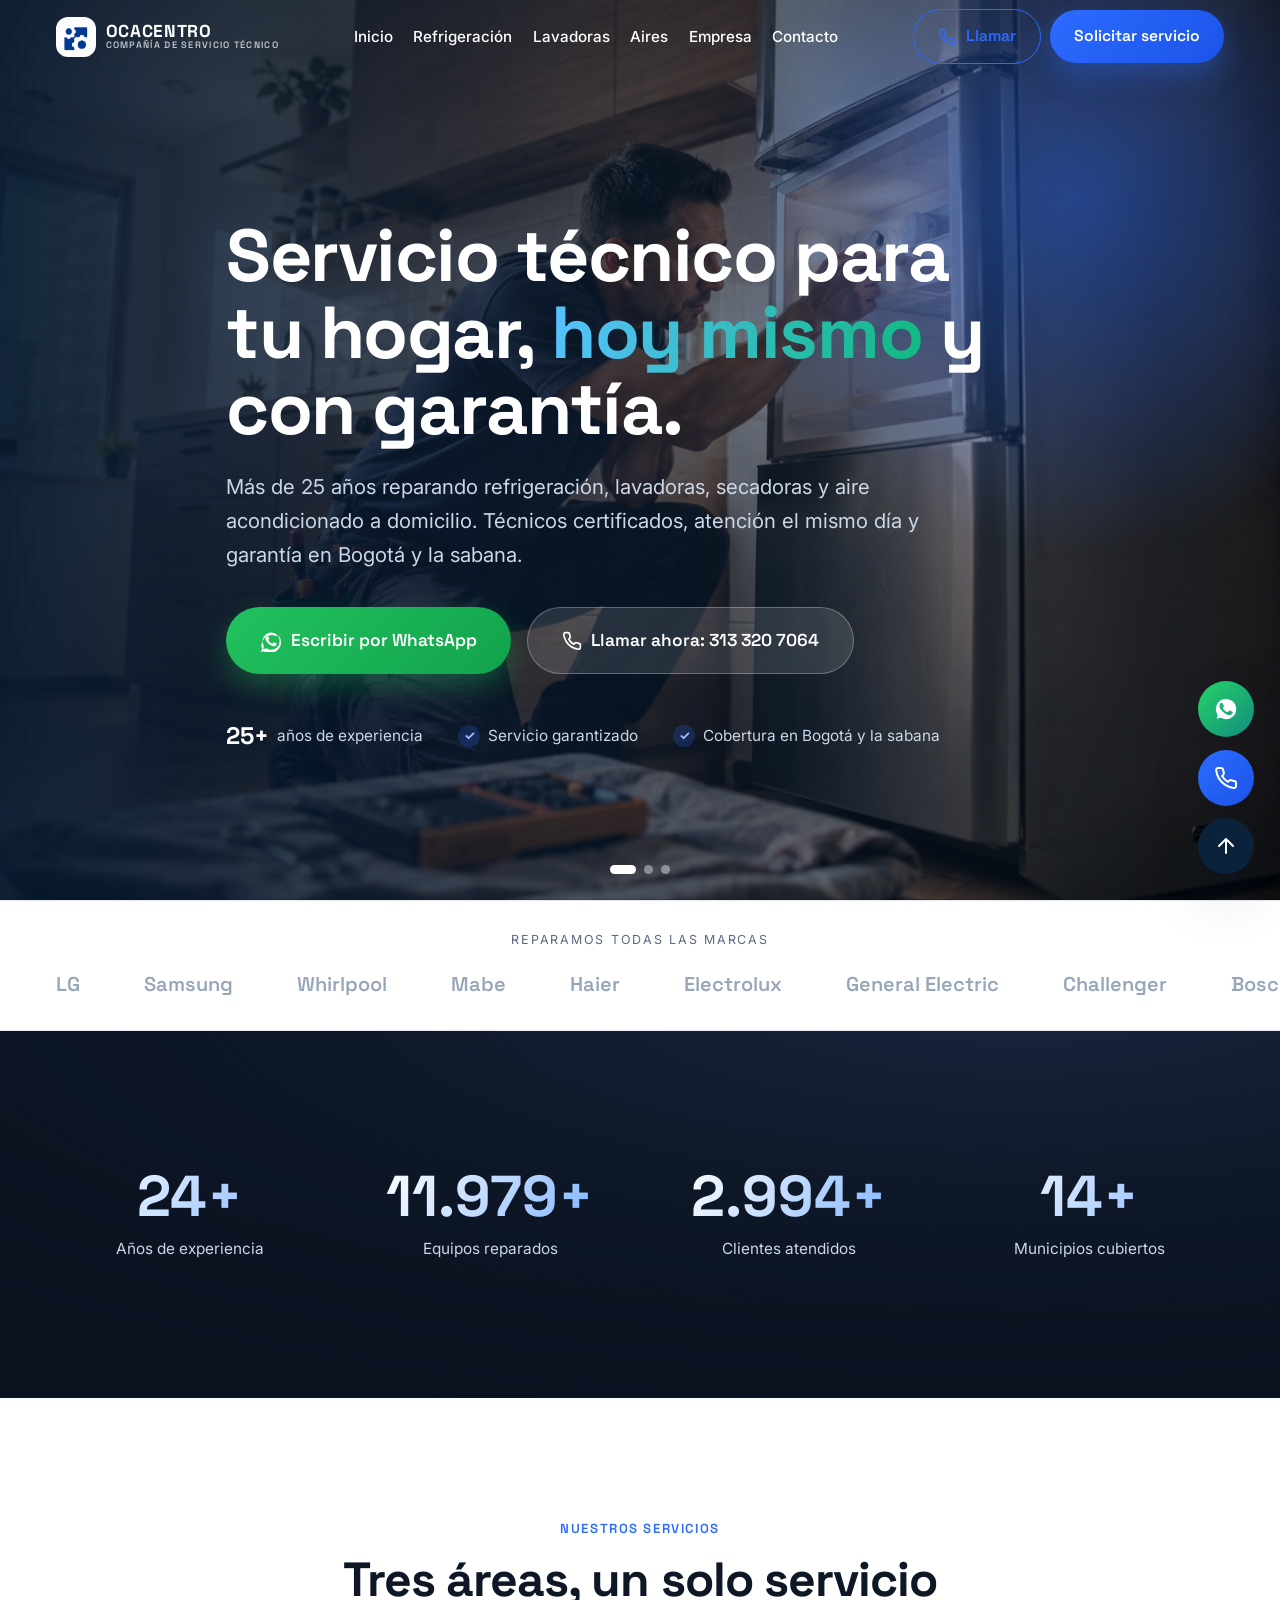
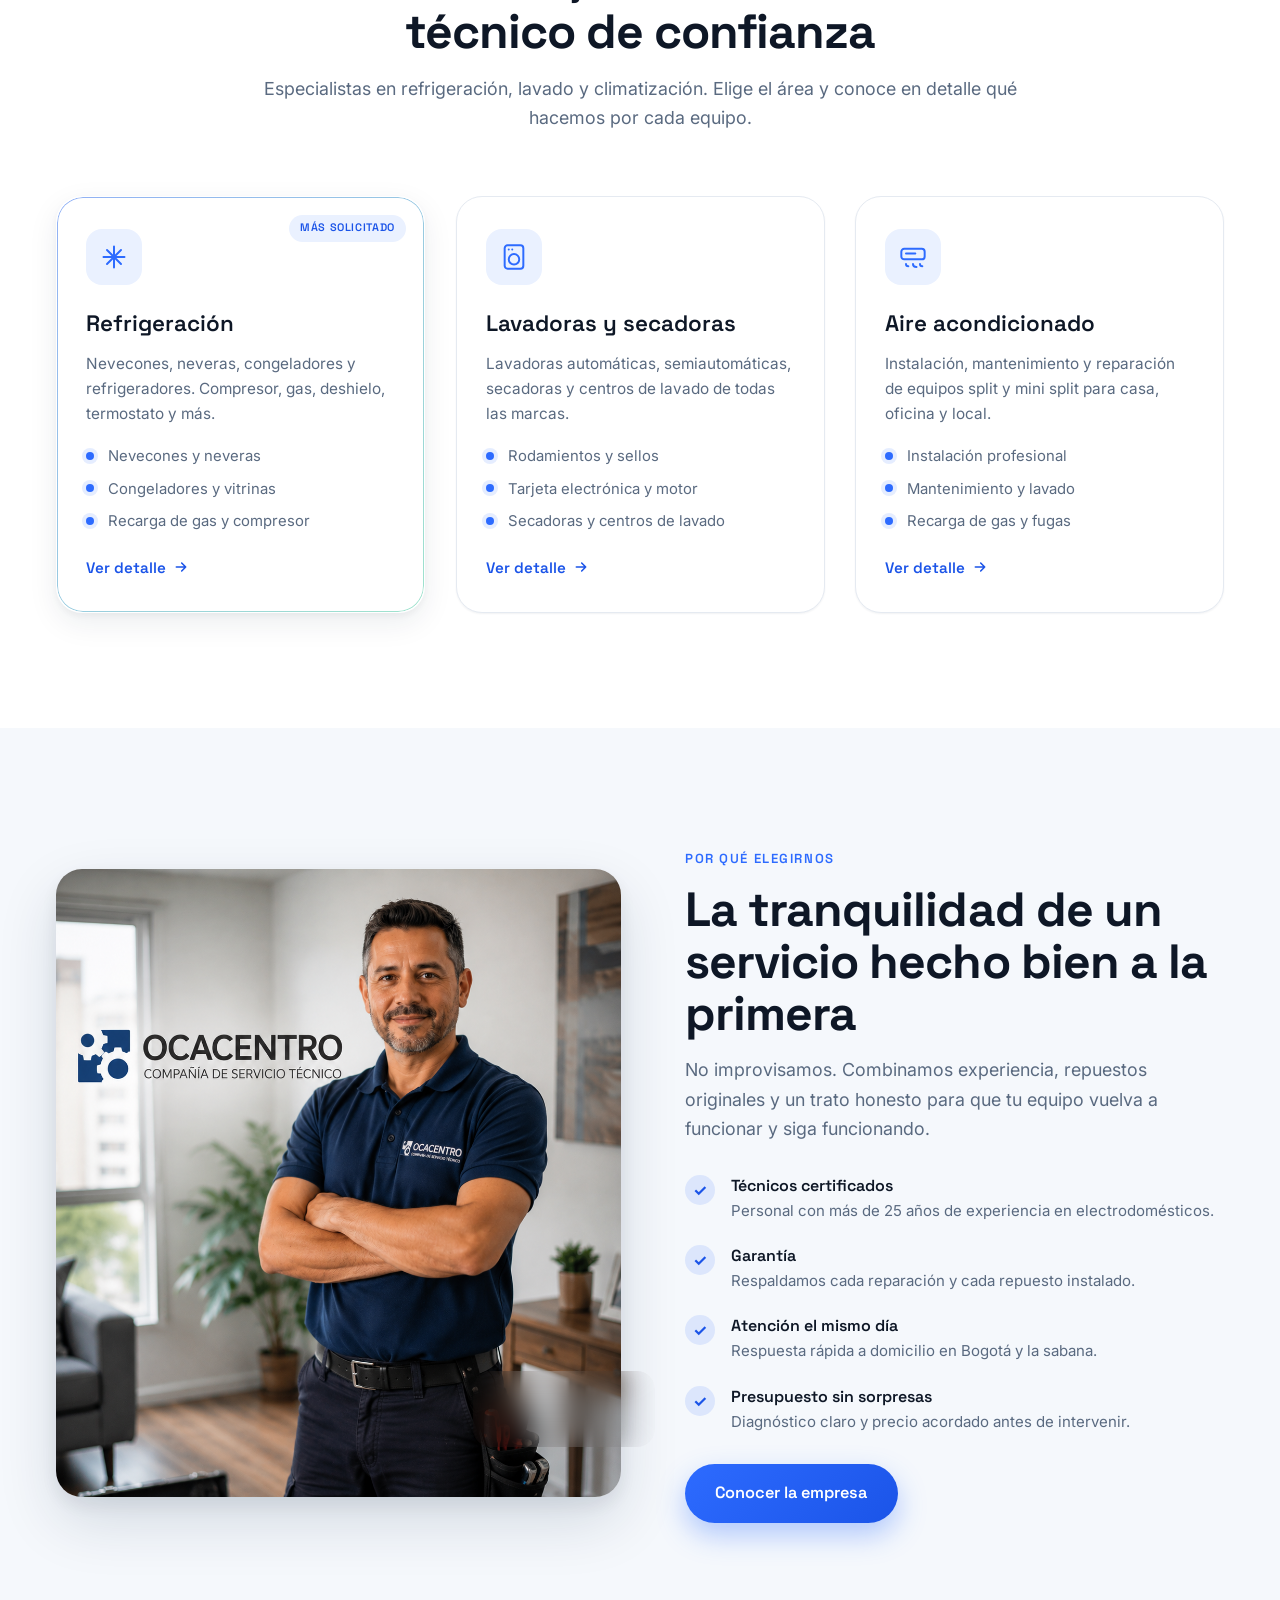
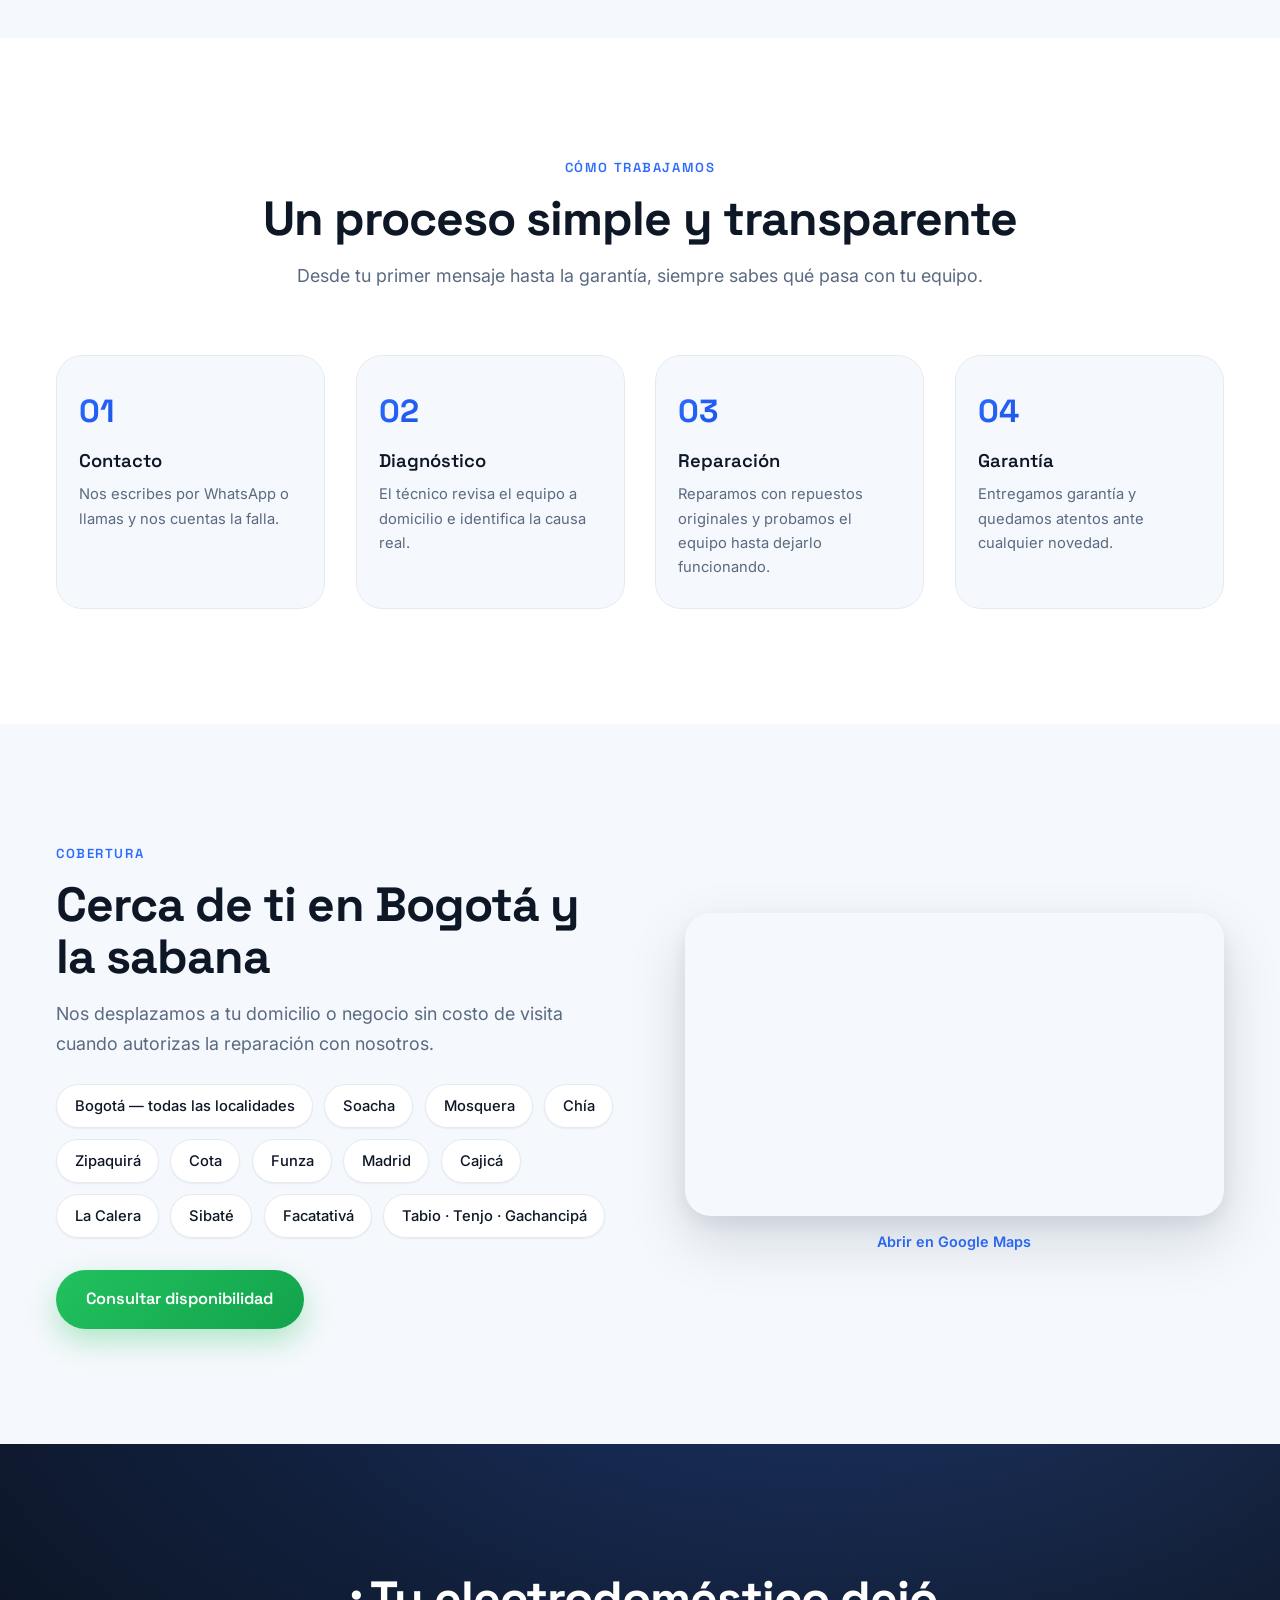
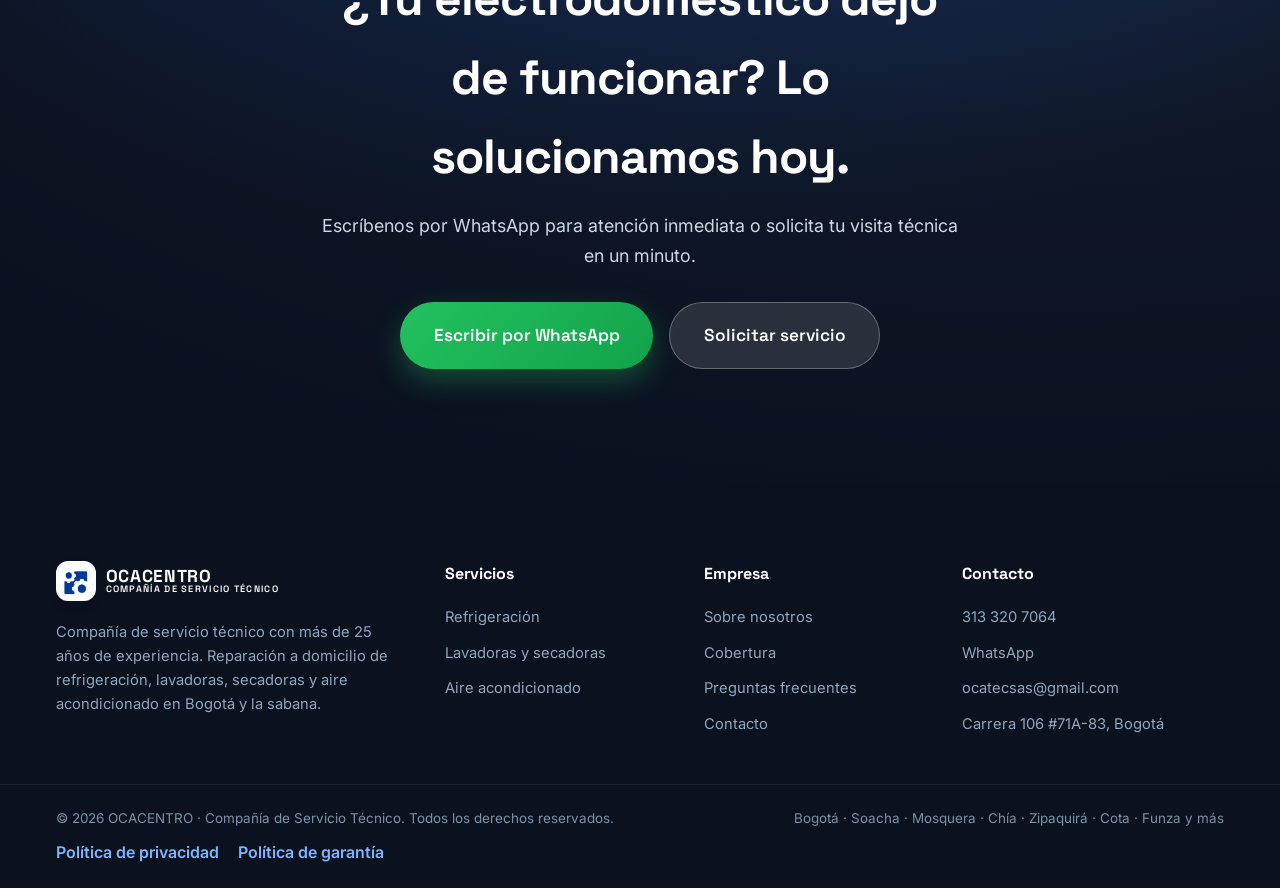
==== commit 07bfb6ed: "Corrige menú móvil, foto cortada y agrega contacto al final del inicio en móvil - Menú móvil: panel " ====
--- a/index.html
+++ b/index.html
@@ -114,6 +114,7 @@
   <!-- ====================== NAVBAR ====================== -->
   <header>
     <nav class="nav" id="navbar" aria-label="Navegación principal">
+      <div class="nav__scrim" id="navScrim" aria-hidden="true"></div>
       <div class="nav__inner">
         <a class="brand" href="./" aria-label="OCACENTRO — inicio">
           <span class="brand__mark" aria-hidden="true">
@@ -362,6 +363,122 @@
         </div>
       </div>
     </section>
+
+    <!-- ====================== CONTACTO (solo en móvil) ====================== -->
+    <div class="mobile-only-contact">
+      <section class="section" aria-labelledby="cont-title-m">
+        <div class="container">
+          <div class="contact">
+            <aside class="contact__aside reveal" data-reveal>
+              <span class="eyebrow eyebrow--light">Contacto directo</span>
+              <h2 id="cont-title-m" class="section__title section__title--light">Hablemos de tu equipo</h2>
+              <p class="contact__lead">Cuéntanos la marca del equipo y la falla. Te damos una orientación y coordinamos la visita técnica.</p>
+              <ul class="contact__list">
+                <li>
+                  <span class="contact__ic" aria-hidden="true"><svg width="20" height="20" viewBox="0 0 24 24" fill="none" stroke="currentColor" stroke-width="2" stroke-linecap="round" stroke-linejoin="round"><path d="M22 16.92v3a2 2 0 0 1-2.18 2 19.79 19.79 0 0 1-8.63-3.07 19.5 19.5 0 0 1-6-6 19.79 19.79 0 0 1-3.07-8.67A2 2 0 0 1 4.11 2h3a2 2 0 0 1 2 1.72c.13.96.36 1.9.7 2.81a2 2 0 0 1-.45 2.11L8.09 9.91a16 16 0 0 0 6 6l1.27-1.27a2 2 0 0 1 2.11-.45c.9.34 1.85.57 2.81.7A2 2 0 0 1 22 16.92z"/></svg></span>
+                  <div><span>Teléfono</span><a href="tel:+573133207064">313 320 7064</a></div>
+                </li>
+                <li>
+                  <span class="contact__ic" aria-hidden="true"><svg width="20" height="20" viewBox="0 0 24 24" fill="currentColor"><path d="M17.47 14.38c-.3-.15-1.76-.87-2.03-.97-.27-.1-.47-.15-.67.15-.2.3-.77.97-.94 1.17-.17.2-.35.22-.65.07-.3-.15-1.26-.46-2.4-1.48-.89-.79-1.49-1.77-1.66-2.07-.17-.3-.02-.46.13-.61.13-.13.3-.35.45-.52.15-.17.2-.3.3-.5.1-.2.05-.37-.02-.52-.07-.15-.67-1.62-.92-2.22-.24-.58-.49-.5-.67-.51h-.57c-.2 0-.52.07-.8.37-.27.3-1.05 1.02-1.05 2.5 0 1.47 1.08 2.9 1.23 3.1.15.2 2.12 3.24 5.14 4.54.72.31 1.28.5 1.71.63.72.23 1.38.2 1.9.12.58-.09 1.76-.72 2.01-1.42.25-.7.25-1.29.17-1.42-.07-.13-.27-.2-.57-.35zM12.04 21.5a9.4 9.4 0 0 1-4.81-1.32l-.34-.2-3.57.94.95-3.48-.22-.36A9.42 9.42 0 1 1 12.04 21.5z"/></svg></span>
+                  <div><span>WhatsApp</span><a href="https://wa.me/573133207064" target="_blank" rel="noopener">+57 313 320 7064</a></div>
+                </li>
+                <li>
+                  <span class="contact__ic" aria-hidden="true"><svg width="20" height="20" viewBox="0 0 24 24" fill="none" stroke="currentColor" stroke-width="2" stroke-linecap="round" stroke-linejoin="round"><rect x="2" y="4" width="20" height="16" rx="2"/><path d="m22 7-10 6L2 7"/></svg></span>
+                  <div><span>Correo</span><a href="mailto:ocatecsas@gmail.com">ocatecsas@gmail.com</a></div>
+                </li>
+                <li>
+                  <span class="contact__ic" aria-hidden="true"><svg width="20" height="20" viewBox="0 0 24 24" fill="none" stroke="currentColor" stroke-width="2" stroke-linecap="round" stroke-linejoin="round"><path d="M21 10c0 7-9 12-9 12s-9-5-9-12a9 9 0 0 1 18 0z"/><circle cx="12" cy="10" r="3"/></svg></span>
+                  <div><span>Dirección</span><a href="https://www.google.com/maps/search/?api=1&query=Carrera+106+%2371A-83+Bogota" target="_blank" rel="noopener">Carrera 106 #71A-83, Bogotá</a></div>
+                </li>
+              </ul>
+            </aside>
+
+            <div class="contact__form-wrap reveal" data-reveal data-reveal-delay="120">
+              <form class="form" id="contactForm" action="#" method="POST" novalidate>
+                <h2 class="form__title">Cuéntanos qué necesitas</h2>
+                <div class="form__row">
+                  <div class="field">
+                    <label for="nombre">Nombre completo</label>
+                    <input type="text" id="nombre" name="nombre" autocomplete="name" required minlength="3" maxlength="60" placeholder="Ej. Juan Pérez" />
+                    <small class="field__error" data-error-for="nombre"></small>
+                  </div>
+                  <div class="field">
+                    <label for="telefono">Teléfono</label>
+                    <input type="tel" id="telefono" name="telefono" autocomplete="tel" required inputmode="numeric" pattern="[0-9+\s-]{7,15}" placeholder="Ej. 3001234567" />
+                    <small class="field__error" data-error-for="telefono"></small>
+                  </div>
+                </div>
+                <div class="form__row">
+                  <div class="field">
+                    <label for="correo">Correo electrónico</label>
+                    <input type="email" id="correo" name="correo" autocomplete="email" required maxlength="80" placeholder="tucorreo@ejemplo.com" />
+                    <small class="field__error" data-error-for="correo"></small>
+                  </div>
+                  <div class="field">
+                    <label for="servicio">Servicio requerido</label>
+                    <select id="servicio" name="servicio" required>
+                      <option value="" disabled selected>Selecciona un servicio</option>
+                      <optgroup label="Refrigeración">
+                        <option>Nevecón</option>
+                        <option>Nevera</option>
+                        <option>Congelador</option>
+                        <option>Refrigerador</option>
+                      </optgroup>
+                      <optgroup label="Lavado">
+                        <option>Lavadora</option>
+                        <option>Secadora</option>
+                        <option>Centro de lavado</option>
+                      </optgroup>
+                      <optgroup label="Climatización">
+                        <option>Aire acondicionado</option>
+                      </optgroup>
+                      <option>Otro</option>
+                    </select>
+                    <small class="field__error" data-error-for="servicio"></small>
+                  </div>
+                </div>
+                <div class="field">
+                  <label for="descripcion">Descripción del problema</label>
+                  <textarea id="descripcion" name="descripcion" rows="4" required minlength="10" maxlength="600" placeholder="Cuéntanos la marca del equipo y qué falla presenta..."></textarea>
+                  <small class="field__error" data-error-for="descripcion"></small>
+                </div>
+                <div class="hp" aria-hidden="true">
+                  <label for="website">No completar este campo</label>
+                  <input type="text" id="website" name="website" tabindex="-1" autocomplete="off" />
+                </div>
+                <p class="form__consent">Al enviar este formulario aceptas nuestra <a href="politica-de-privacidad/">Política de privacidad</a> y nuestra <a href="politica-de-garantia/">Política de garantía</a>.</p>
+                <button type="submit" class="btn btn--primary btn--lg btn--block ripple" id="submitBtn">
+                  <span class="btn__label">Solicitar servicio</span>
+                  <span class="btn__spinner" aria-hidden="true"></span>
+                </button>
+                <p class="form__status" id="formStatus" role="status" aria-live="polite"></p>
+              </form>
+            </div>
+          </div>
+        </div>
+      </section>
+
+      <section class="section section--tight section--mist" aria-labelledby="map-title-m">
+        <div class="container">
+          <header class="section__head reveal" data-reveal>
+            <span class="eyebrow">Ubicación</span>
+            <h2 id="map-title-m" class="section__title">Dónde estamos</h2>
+            <p class="section__lead">Atendemos a domicilio en toda Bogotá y la sabana. Nuestra base está en la Carrera 106 #71A-83.</p>
+          </header>
+          <div class="map-wrap reveal" data-reveal data-reveal-delay="80">
+            <div class="map-embed">
+              <iframe
+                src="https://www.google.com/maps?q=Carrera+106+%2371A-83,+Bogota&output=embed"
+                title="Mapa de ubicación — Carrera 106 #71A-83, Bogotá"
+                loading="lazy"
+                referrerpolicy="no-referrer-when-downgrade"
+                allowfullscreen></iframe>
+            </div>
+            <a class="map-embed__link" href="https://www.google.com/maps/search/?api=1&query=Carrera+106+%2371A-83+Bogota" target="_blank" rel="noopener">Abrir en Google Maps</a>
+          </div>
+        </div>
+      </section>
+    </div>
   </main>
 
   <!-- ====================== FOOTER ====================== -->
@@ -423,5 +540,6 @@
   <script src="js/main.js" defer></script>
   <script src="js/animations.js" defer></script>
   <script src="js/ui.js" defer></script>
+  <script src="js/form.js" defer></script>
 </body>
 </html>
--- a/css/styles.css
+++ b/css/styles.css
@@ -212,6 +212,7 @@
   transition: background .35s var(--ease), box-shadow .35s var(--ease); }
 .nav__inner { display: flex; align-items: center; justify-content: space-between; width: 100%;
   max-width: var(--maxw); margin-inline: auto; padding-inline: clamp(1.1rem, 4vw, 2.25rem); gap: 1rem; }
+.nav__scrim { display: none; }
 .nav.is-scrolled {
   background: rgba(255,255,255,.72);
   backdrop-filter: saturate(180%) blur(16px); -webkit-backdrop-filter: saturate(180%) blur(16px);
@@ -369,7 +370,7 @@
 .split { display: grid; grid-template-columns: 1.05fr 1fr; gap: clamp(2rem, 5vw, 4.5rem); align-items: center; }
 .split--reverse .split__media { order: 2; }
 .split__media { position: relative; }
-.split__img { width: 100%; border-radius: var(--radius-lg); box-shadow: var(--shadow-lg); aspect-ratio: 9/10; object-fit: cover; }
+.split__img { width: 100%; border-radius: var(--radius-lg); box-shadow: var(--shadow-lg); aspect-ratio: 9/10; object-fit: cover; object-position: top center; }
 
 .floating-card {
   position: absolute; background: rgba(255,255,255,.82); backdrop-filter: blur(14px); -webkit-backdrop-filter: blur(14px);
@@ -531,6 +532,10 @@
 .footer__legal a { color: #7fb4ff; font-size: 1rem; font-weight: 600; transition: color .25s var(--ease); }
 .footer__legal a:hover { color: #fff; }
 
+/* Bloque de contacto (tarjeta + formulario + mapa) que solo se muestra en la
+   versión de celular del inicio — en escritorio se usa la página /contacto/. */
+.mobile-only-contact { display: none; }
+
 /* ======================= 19b. PÁGINAS LEGALES / 404 ===================== */
 .legal-content { max-width: 760px; margin-inline: auto; }
 .legal-content h2 { font-family: var(--font-head); font-size: clamp(1.3rem, 2.4vw, 1.6rem); color: var(--c-navy); margin: 2.2rem 0 .8rem; }
--- a/css/responsive.css
+++ b/css/responsive.css
@@ -16,26 +16,36 @@
 /* ===================== ≤ 900px — Navbar colapsa a menú móvil ============= */
 @media (max-width: 900px) {
   .nav__cta { display: none; }
-  .nav__toggle { display: flex; }
+  .nav__toggle { display: flex; position: relative; z-index: 1001; }
 
-  /* Menú móvil: panel deslizante desde la derecha */
+  /* Fondo oscuro detrás del panel para separarlo del contenido de la página */
+  .nav__scrim {
+    display: block; position: fixed; inset: 0; background: rgba(10,17,31,.55);
+    opacity: 0; visibility: hidden; transition: opacity .35s var(--ease), visibility .35s;
+    z-index: 998;
+  }
+  .nav__scrim.is-open { opacity: 1; visibility: visible; }
+
+  /* Menú móvil: panel deslizante desde la derecha, sólido para que no se transparente el fondo */
   .nav__links {
-    position: fixed; inset: 0 0 0 auto; width: min(82vw, 340px);
+    position: fixed; inset: 0 0 0 auto; width: min(80vw, 320px);
     flex-direction: column; align-items: flex-start; justify-content: flex-start;
-    gap: .4rem; padding: calc(var(--nav-h) + 1.4rem) 1.8rem 2rem;
-    background: rgba(255,255,255,.9); backdrop-filter: saturate(180%) blur(20px); -webkit-backdrop-filter: saturate(180%) blur(20px);
-    box-shadow: -20px 0 60px rgba(10,37,64,.18);
-    transform: translateX(100%); transition: transform .4s var(--ease); z-index: 999;
+    gap: .3rem; padding: calc(var(--nav-h) + 1rem) 1.6rem 2rem; overflow-y: auto;
+    background: #fff; box-shadow: -20px 0 60px rgba(10,37,64,.25);
+    transform: translateX(100%); transition: transform .35s var(--ease); z-index: 999;
   }
   .nav__links.is-open { transform: translateX(0); }
-  .nav__links a { width: 100%; padding: .85rem .2rem; font-size: 1.05rem; color: var(--c-navy) !important; border-bottom: 1px solid var(--c-line); }
+  .nav__links a { width: 100%; padding: .95rem .2rem; font-size: 1.05rem; color: var(--c-navy) !important; border-bottom: 1px solid var(--c-line); }
   .nav__links a::after { display: none; }
 
-  /* Aunque el navbar sea transparente sobre el hero, el toggle debe verse cuando el menú está abierto */
+  /* El botón hamburguesa/X siempre debe verse oscuro cuando el menú está abierto,
+     sin importar si el nav está transparente sobre el hero */
+  .nav__toggle[aria-expanded="true"] span { background: var(--c-navy) !important; }
+
   body.menu-open { overflow: hidden; }
 
-  /* Botones CTA dentro del menú móvil (se muestran vía JS clonando acciones no es necesario:
-     el usuario usa los FAB flotantes; mantenemos el menú limpio). */
+  /* Bloque de contacto (tarjeta + formulario + mapa) visible solo en móvil, al final del inicio */
+  .mobile-only-contact { display: block; }
 }
 
 /* ===================== ≤ 768px — Tablet vertical ======================== */
@@ -44,7 +54,7 @@
 
   .split { grid-template-columns: 1fr; }
   .split--reverse .split__media { order: 0; }
-  .split__img { aspect-ratio: 16/10; }
+  .split__img { aspect-ratio: 4/5; }
 
   .floating-card--tl { left: 4%; top: 4%; }
   .floating-card--br { right: 4%; bottom: 4%; }
@@ -71,8 +81,6 @@
 
   .floating-actions { right: 1rem; bottom: 1rem; }
   .fab { width: 52px; height: 52px; }
-
-  .contact__aside { order: 2; }
 }
 
 /* ===================== ≤ 425px — Móvil estándar ======================== */
--- a/css/styles.css
+++ b/css/styles.css
@@ -212,6 +212,7 @@
   transition: background .35s var(--ease), box-shadow .35s var(--ease); }
 .nav__inner { display: flex; align-items: center; justify-content: space-between; width: 100%;
   max-width: var(--maxw); margin-inline: auto; padding-inline: clamp(1.1rem, 4vw, 2.25rem); gap: 1rem; }
+.nav__scrim { display: none; }
 .nav.is-scrolled {
   background: rgba(255,255,255,.72);
   backdrop-filter: saturate(180%) blur(16px); -webkit-backdrop-filter: saturate(180%) blur(16px);
@@ -369,7 +370,7 @@
 .split { display: grid; grid-template-columns: 1.05fr 1fr; gap: clamp(2rem, 5vw, 4.5rem); align-items: center; }
 .split--reverse .split__media { order: 2; }
 .split__media { position: relative; }
-.split__img { width: 100%; border-radius: var(--radius-lg); box-shadow: var(--shadow-lg); aspect-ratio: 9/10; object-fit: cover; }
+.split__img { width: 100%; border-radius: var(--radius-lg); box-shadow: var(--shadow-lg); aspect-ratio: 9/10; object-fit: cover; object-position: top center; }
 
 .floating-card {
   position: absolute; background: rgba(255,255,255,.82); backdrop-filter: blur(14px); -webkit-backdrop-filter: blur(14px);
@@ -531,6 +532,10 @@
 .footer__legal a { color: #7fb4ff; font-size: 1rem; font-weight: 600; transition: color .25s var(--ease); }
 .footer__legal a:hover { color: #fff; }
 
+/* Bloque de contacto (tarjeta + formulario + mapa) que solo se muestra en la
+   versión de celular del inicio — en escritorio se usa la página /contacto/. */
+.mobile-only-contact { display: none; }
+
 /* ======================= 19b. PÁGINAS LEGALES / 404 ===================== */
 .legal-content { max-width: 760px; margin-inline: auto; }
 .legal-content h2 { font-family: var(--font-head); font-size: clamp(1.3rem, 2.4vw, 1.6rem); color: var(--c-navy); margin: 2.2rem 0 .8rem; }
--- a/css/responsive.css
+++ b/css/responsive.css
@@ -16,26 +16,36 @@
 /* ===================== ≤ 900px — Navbar colapsa a menú móvil ============= */
 @media (max-width: 900px) {
   .nav__cta { display: none; }
-  .nav__toggle { display: flex; }
+  .nav__toggle { display: flex; position: relative; z-index: 1001; }
 
-  /* Menú móvil: panel deslizante desde la derecha */
+  /* Fondo oscuro detrás del panel para separarlo del contenido de la página */
+  .nav__scrim {
+    display: block; position: fixed; inset: 0; background: rgba(10,17,31,.55);
+    opacity: 0; visibility: hidden; transition: opacity .35s var(--ease), visibility .35s;
+    z-index: 998;
+  }
+  .nav__scrim.is-open { opacity: 1; visibility: visible; }
+
+  /* Menú móvil: panel deslizante desde la derecha, sólido para que no se transparente el fondo */
   .nav__links {
-    position: fixed; inset: 0 0 0 auto; width: min(82vw, 340px);
+    position: fixed; inset: 0 0 0 auto; width: min(80vw, 320px);
     flex-direction: column; align-items: flex-start; justify-content: flex-start;
-    gap: .4rem; padding: calc(var(--nav-h) + 1.4rem) 1.8rem 2rem;
-    background: rgba(255,255,255,.9); backdrop-filter: saturate(180%) blur(20px); -webkit-backdrop-filter: saturate(180%) blur(20px);
-    box-shadow: -20px 0 60px rgba(10,37,64,.18);
-    transform: translateX(100%); transition: transform .4s var(--ease); z-index: 999;
+    gap: .3rem; padding: calc(var(--nav-h) + 1rem) 1.6rem 2rem; overflow-y: auto;
+    background: #fff; box-shadow: -20px 0 60px rgba(10,37,64,.25);
+    transform: translateX(100%); transition: transform .35s var(--ease); z-index: 999;
   }
   .nav__links.is-open { transform: translateX(0); }
-  .nav__links a { width: 100%; padding: .85rem .2rem; font-size: 1.05rem; color: var(--c-navy) !important; border-bottom: 1px solid var(--c-line); }
+  .nav__links a { width: 100%; padding: .95rem .2rem; font-size: 1.05rem; color: var(--c-navy) !important; border-bottom: 1px solid var(--c-line); }
   .nav__links a::after { display: none; }
 
-  /* Aunque el navbar sea transparente sobre el hero, el toggle debe verse cuando el menú está abierto */
+  /* El botón hamburguesa/X siempre debe verse oscuro cuando el menú está abierto,
+     sin importar si el nav está transparente sobre el hero */
+  .nav__toggle[aria-expanded="true"] span { background: var(--c-navy) !important; }
+
   body.menu-open { overflow: hidden; }
 
-  /* Botones CTA dentro del menú móvil (se muestran vía JS clonando acciones no es necesario:
-     el usuario usa los FAB flotantes; mantenemos el menú limpio). */
+  /* Bloque de contacto (tarjeta + formulario + mapa) visible solo en móvil, al final del inicio */
+  .mobile-only-contact { display: block; }
 }
 
 /* ===================== ≤ 768px — Tablet vertical ======================== */
@@ -44,7 +54,7 @@
 
   .split { grid-template-columns: 1fr; }
   .split--reverse .split__media { order: 0; }
-  .split__img { aspect-ratio: 16/10; }
+  .split__img { aspect-ratio: 4/5; }
 
   .floating-card--tl { left: 4%; top: 4%; }
   .floating-card--br { right: 4%; bottom: 4%; }
@@ -71,8 +81,6 @@
 
   .floating-actions { right: 1rem; bottom: 1rem; }
   .fab { width: 52px; height: 52px; }
-
-  .contact__aside { order: 2; }
 }
 
 /* ===================== ≤ 425px — Móvil estándar ======================== */
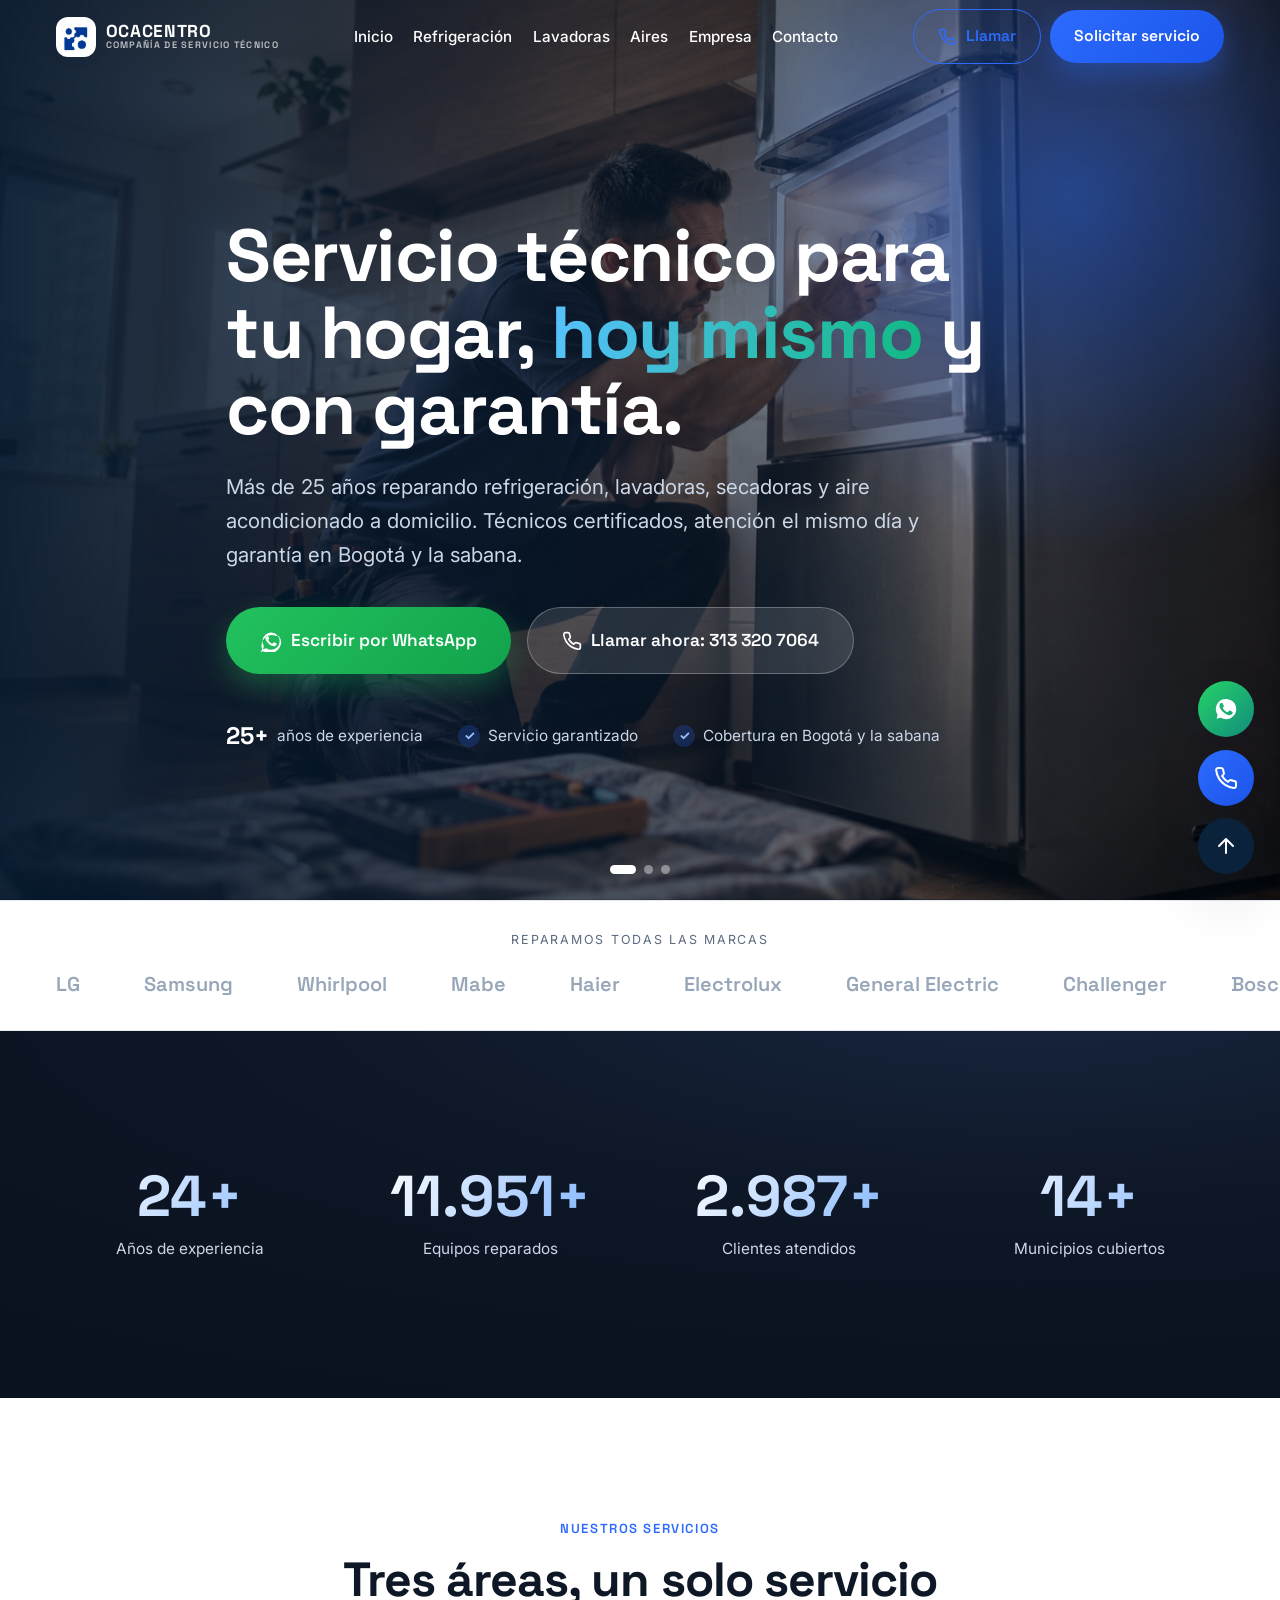
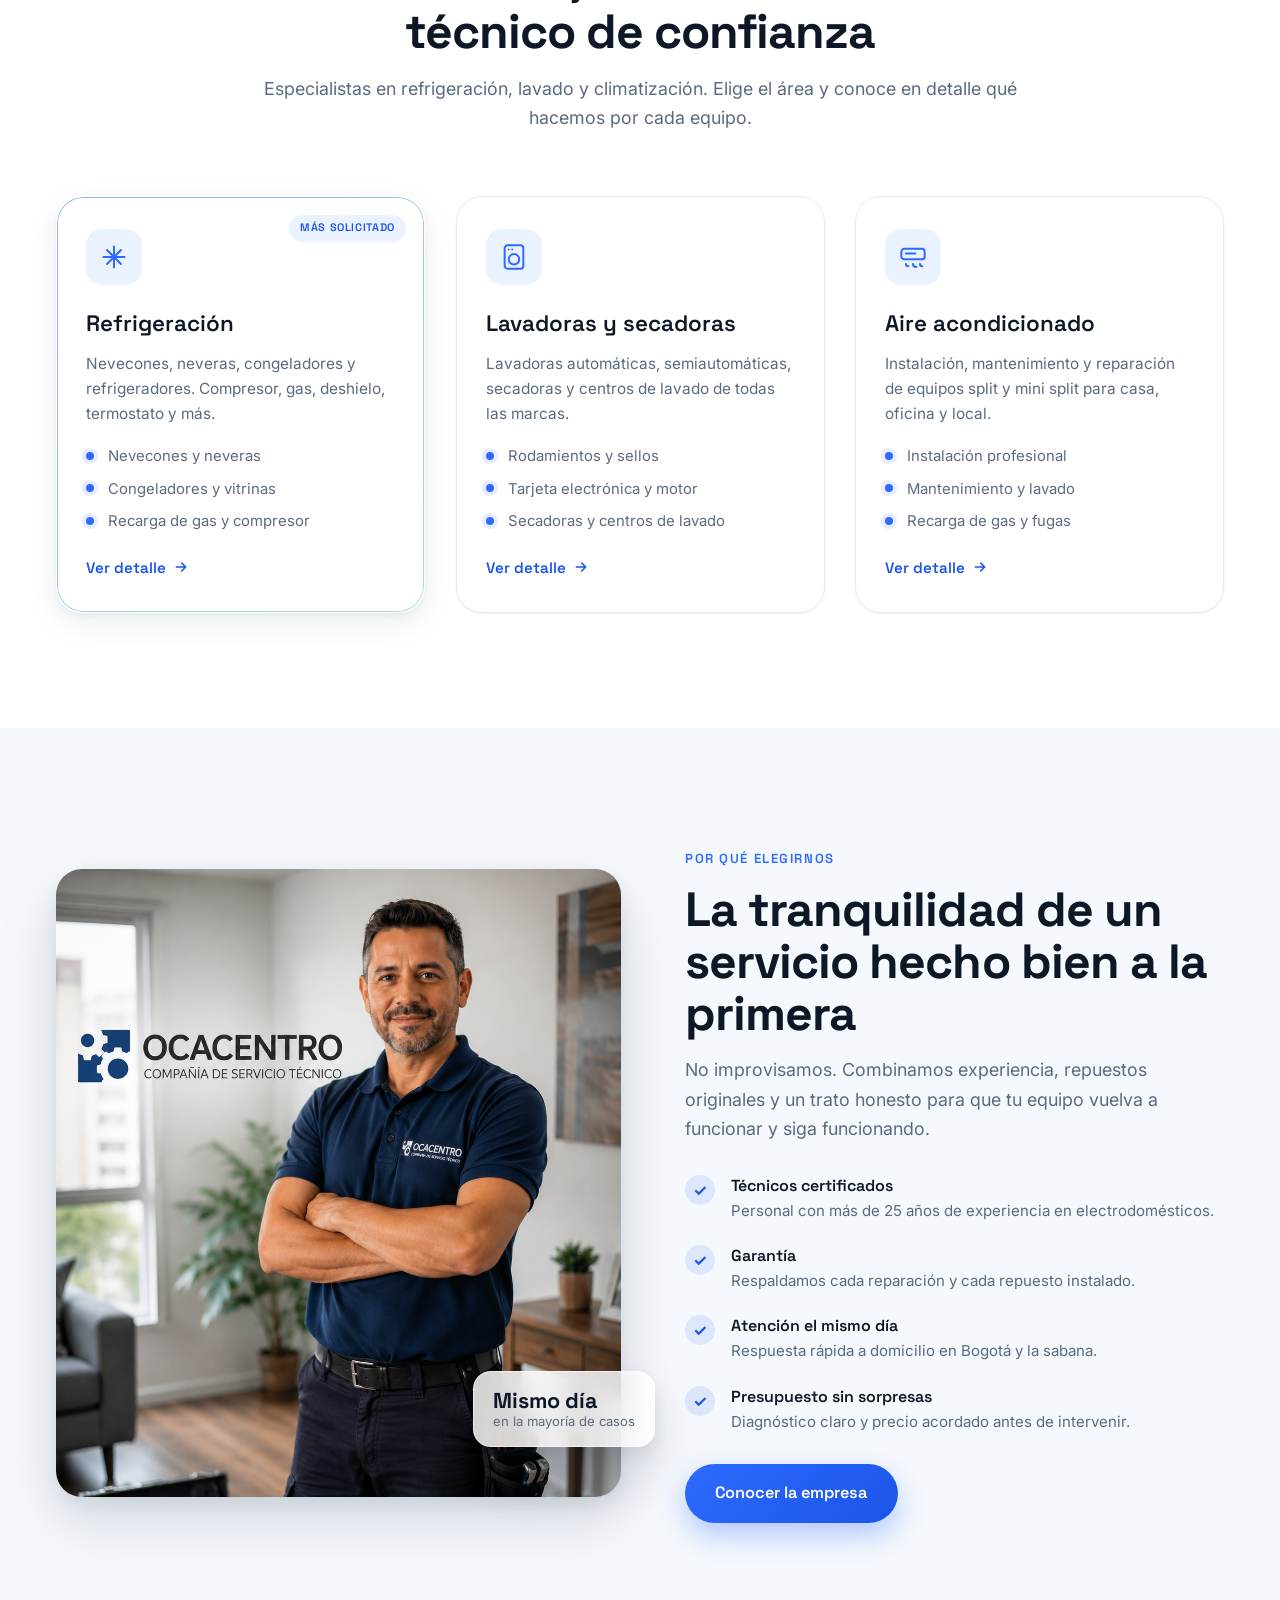
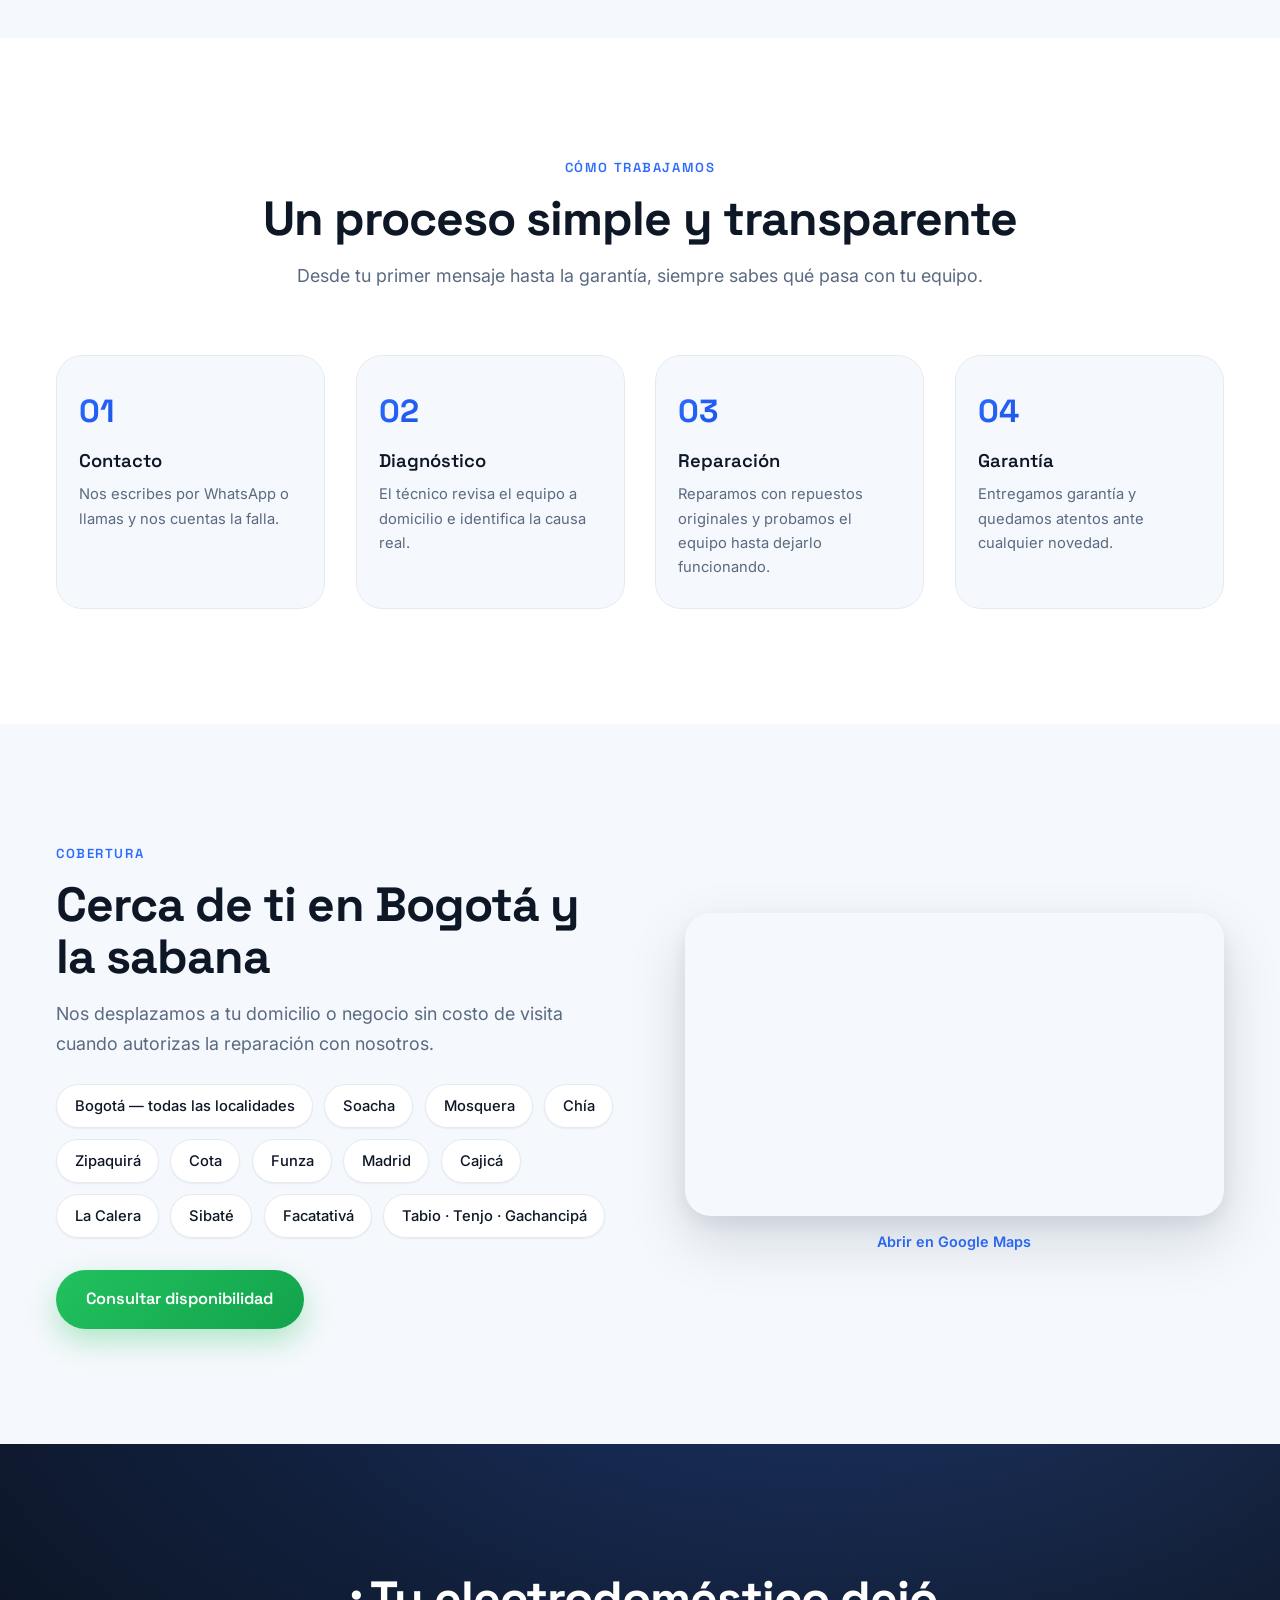
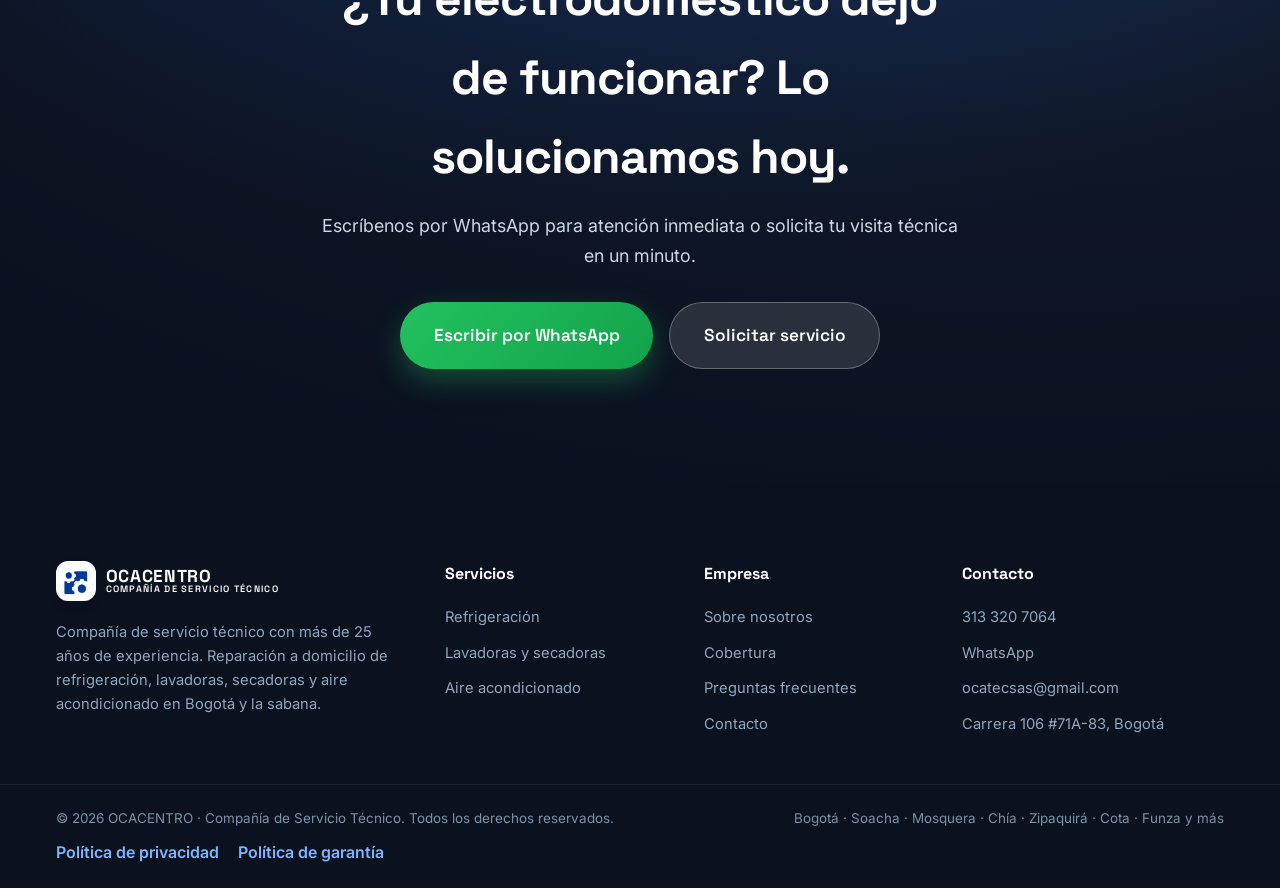
==== commit f41d20b8: "Corrige el menú móvil: el panel quedaba atrapado dentro de la barra de navegación backdrop-filter en" ====
--- a/index.html
+++ b/index.html
@@ -63,8 +63,6 @@
       transition:background .35s ease,box-shadow .35s ease}
     .nav__inner{display:flex;align-items:center;justify-content:space-between;width:100%;max-width:1240px;
       margin-inline:auto;padding-inline:clamp(1.1rem,4vw,2.25rem)}
-    .nav.is-scrolled{background:rgba(255,255,255,.78);backdrop-filter:saturate(180%) blur(16px);
-      -webkit-backdrop-filter:saturate(180%) blur(16px);box-shadow:0 1px 0 var(--c-line)}
     .hero{position:relative;min-height:100svh;display:flex;align-items:center;padding-top:var(--nav-h);
       background:radial-gradient(120% 120% at 80% -10%,#17253F 0%,#0E1726 48%,#0A111F 100%);color:#fff;overflow:hidden}
     .hero__carousel{position:absolute;inset:0;z-index:0}
--- a/css/styles.css
+++ b/css/styles.css
@@ -208,16 +208,23 @@
 .btn.is-loading .btn__spinner { display: inline-block; }
 
 /* ============================= 6. NAVBAR ================================== */
-.nav { position: fixed; inset: 0 0 auto 0; height: var(--nav-h); z-index: 1000; display: flex; align-items: center;
-  transition: background .35s var(--ease), box-shadow .35s var(--ease); }
+.nav { position: fixed; inset: 0 0 auto 0; height: var(--nav-h); z-index: 1000; display: flex; align-items: center; }
 .nav__inner { display: flex; align-items: center; justify-content: space-between; width: 100%;
   max-width: var(--maxw); margin-inline: auto; padding-inline: clamp(1.1rem, 4vw, 2.25rem); gap: 1rem; }
 .nav__scrim { display: none; }
-.nav.is-scrolled {
+/* El "vidrio" del navbar vive en un pseudo-elemento, no en .nav directamente:
+   backdrop-filter/filter en .nav crearía un containing block nuevo y rompería
+   el position:fixed del panel móvil (.nav__links) y del scrim, que son hijos.
+   z-index negativo evita que .nav__inner necesite volverse un contexto de
+   apilamiento propio (eso atraparía al panel móvil detrás del scrim). */
+.nav::before {
+  content: ""; position: absolute; inset: 0; z-index: -1;
+  opacity: 0; transition: opacity .35s var(--ease);
   background: rgba(255,255,255,.72);
   backdrop-filter: saturate(180%) blur(16px); -webkit-backdrop-filter: saturate(180%) blur(16px);
   box-shadow: 0 1px 0 var(--c-line), var(--shadow-xs);
 }
+.nav.is-scrolled::before { opacity: 1; }
 
 .brand { display: inline-flex; align-items: center; gap: .6rem; font-family: var(--font-head); }
 .brand__mark {
--- a/css/styles.css
+++ b/css/styles.css
@@ -208,16 +208,23 @@
 .btn.is-loading .btn__spinner { display: inline-block; }
 
 /* ============================= 6. NAVBAR ================================== */
-.nav { position: fixed; inset: 0 0 auto 0; height: var(--nav-h); z-index: 1000; display: flex; align-items: center;
-  transition: background .35s var(--ease), box-shadow .35s var(--ease); }
+.nav { position: fixed; inset: 0 0 auto 0; height: var(--nav-h); z-index: 1000; display: flex; align-items: center; }
 .nav__inner { display: flex; align-items: center; justify-content: space-between; width: 100%;
   max-width: var(--maxw); margin-inline: auto; padding-inline: clamp(1.1rem, 4vw, 2.25rem); gap: 1rem; }
 .nav__scrim { display: none; }
-.nav.is-scrolled {
+/* El "vidrio" del navbar vive en un pseudo-elemento, no en .nav directamente:
+   backdrop-filter/filter en .nav crearía un containing block nuevo y rompería
+   el position:fixed del panel móvil (.nav__links) y del scrim, que son hijos.
+   z-index negativo evita que .nav__inner necesite volverse un contexto de
+   apilamiento propio (eso atraparía al panel móvil detrás del scrim). */
+.nav::before {
+  content: ""; position: absolute; inset: 0; z-index: -1;
+  opacity: 0; transition: opacity .35s var(--ease);
   background: rgba(255,255,255,.72);
   backdrop-filter: saturate(180%) blur(16px); -webkit-backdrop-filter: saturate(180%) blur(16px);
   box-shadow: 0 1px 0 var(--c-line), var(--shadow-xs);
 }
+.nav.is-scrolled::before { opacity: 1; }
 
 .brand { display: inline-flex; align-items: center; gap: .6rem; font-family: var(--font-head); }
 .brand__mark {
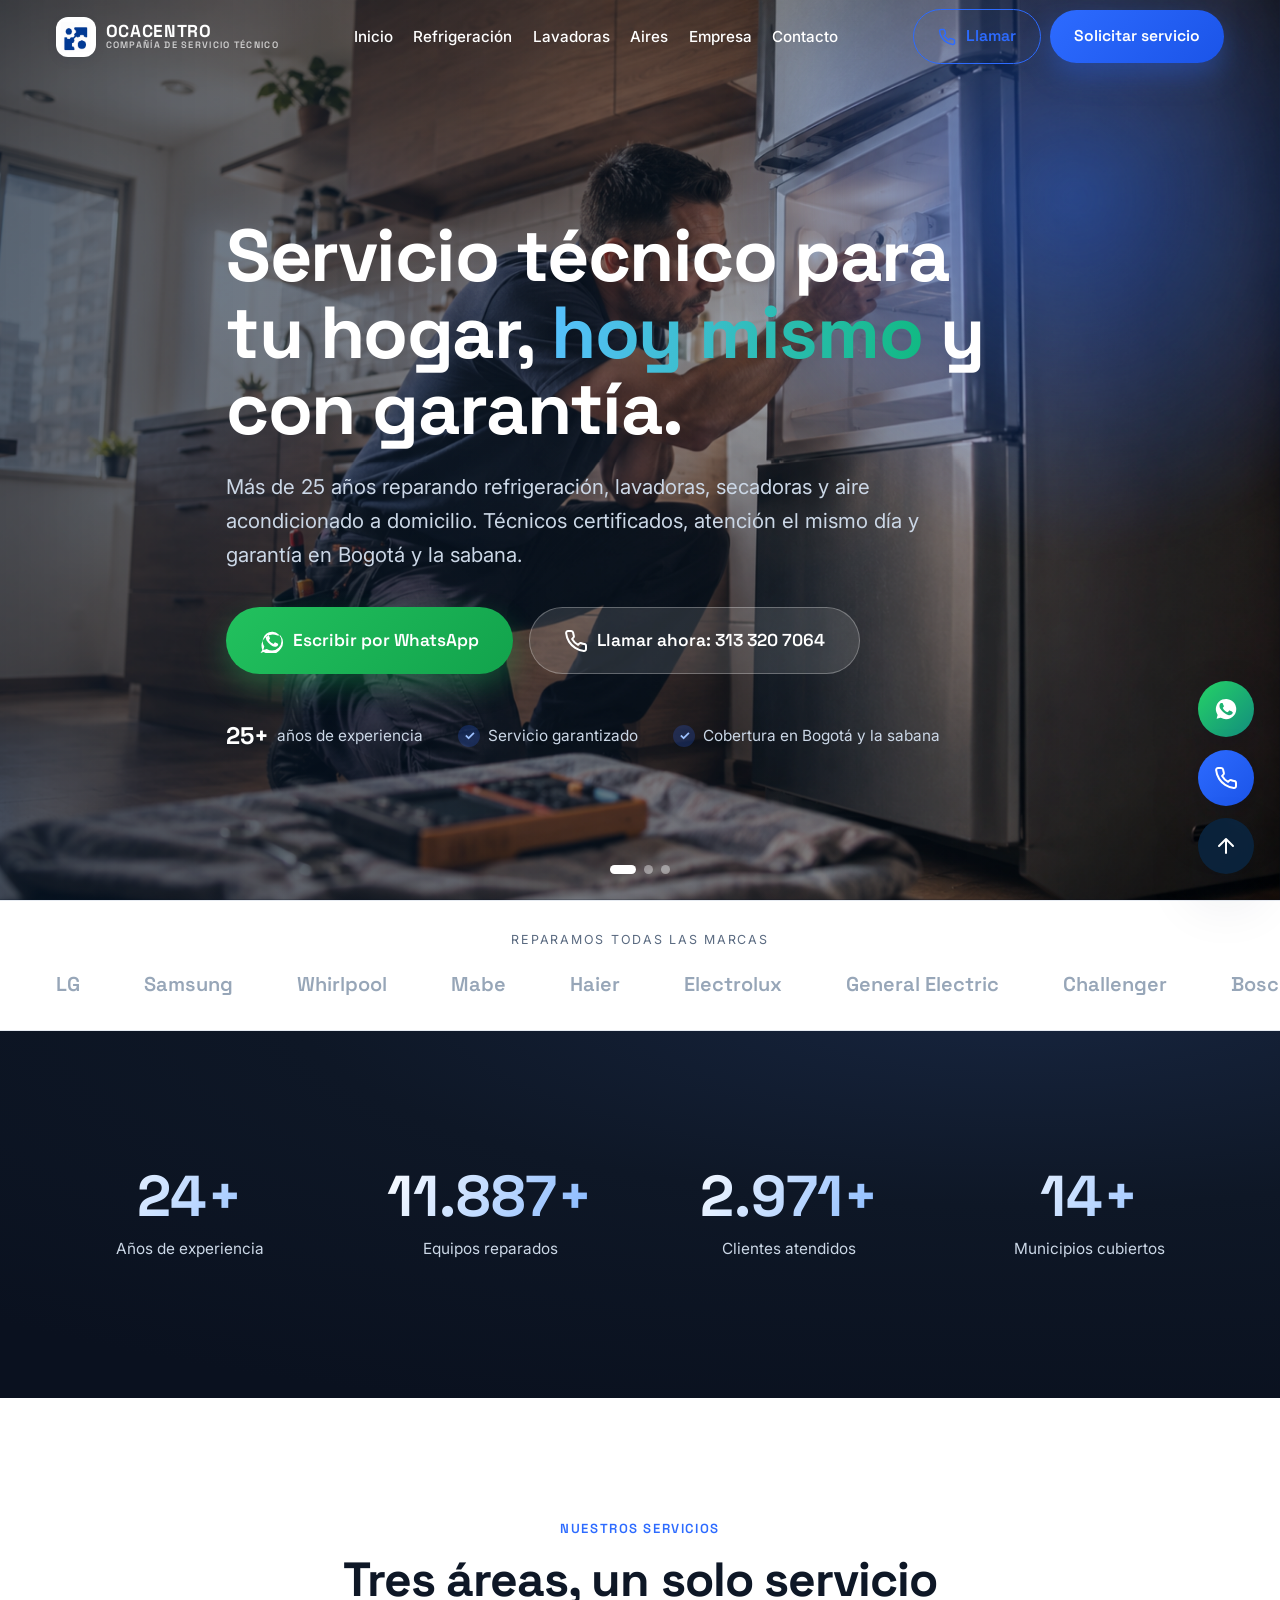
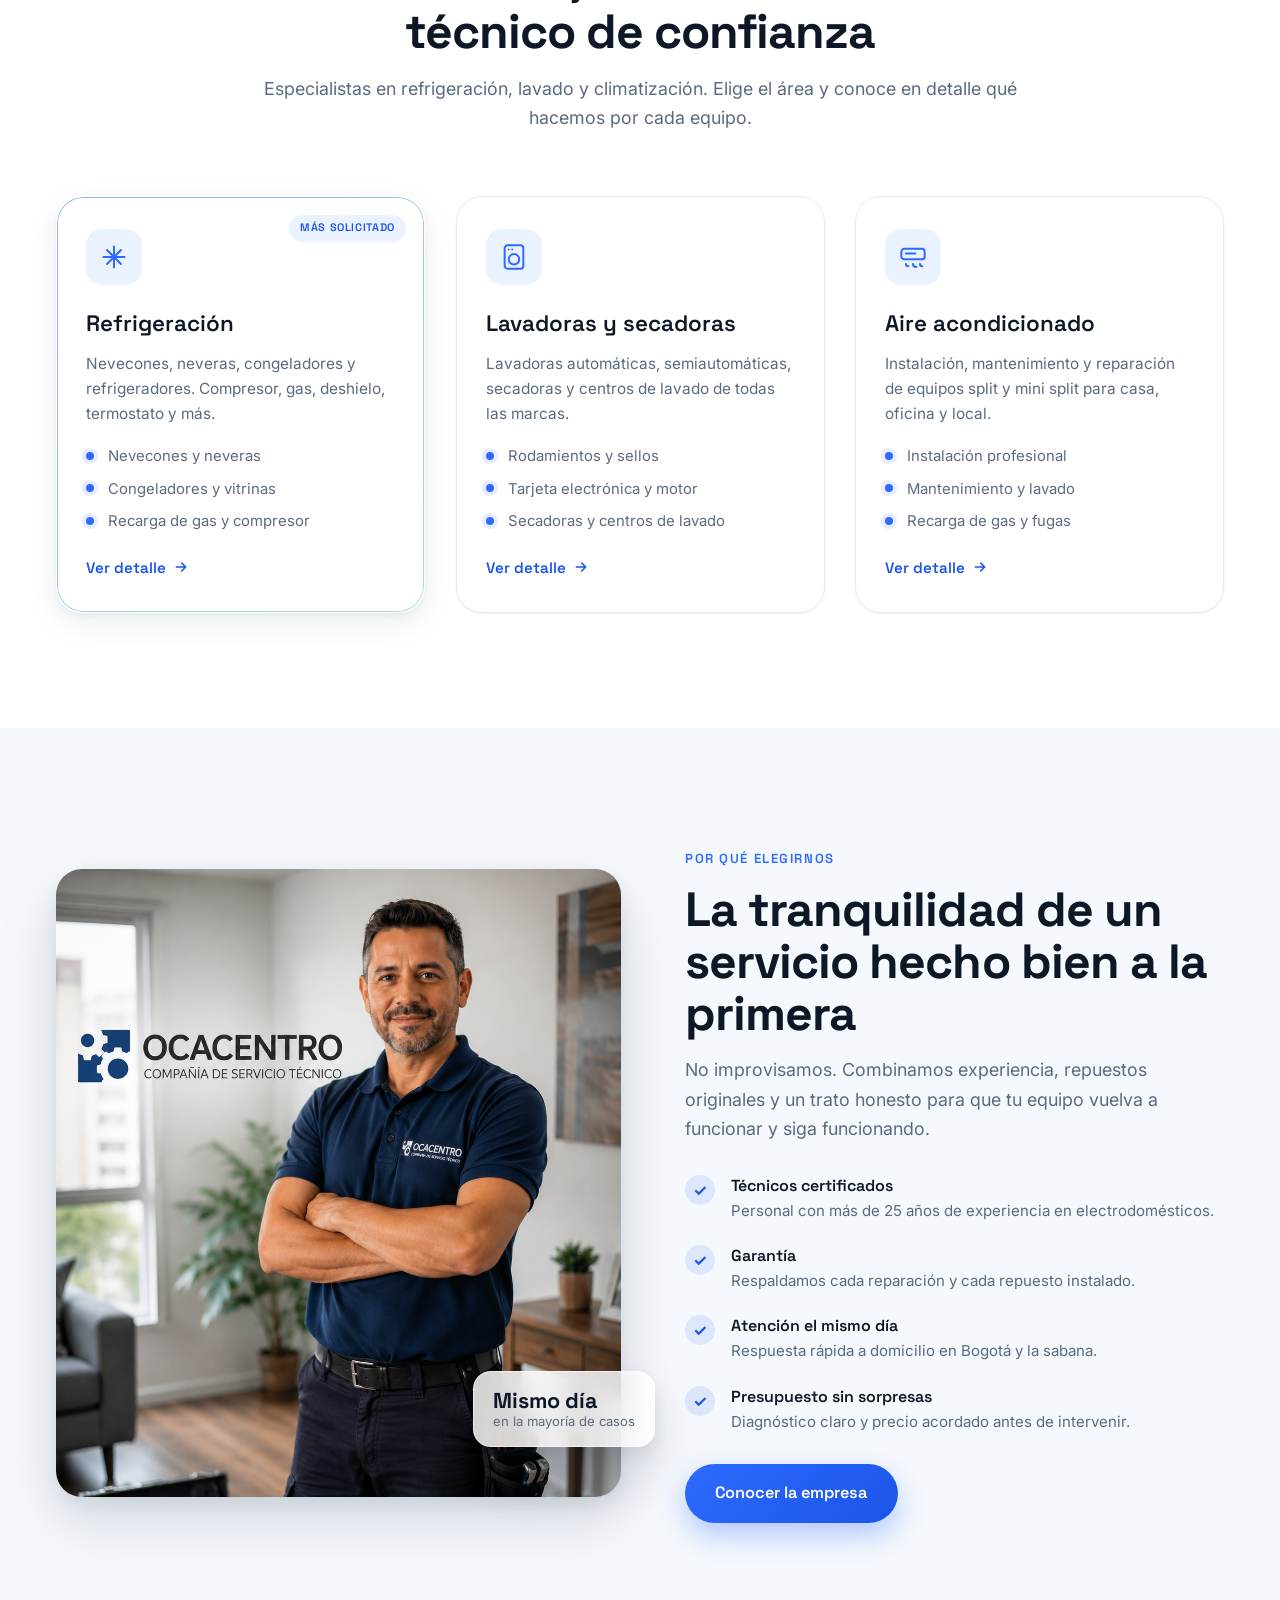
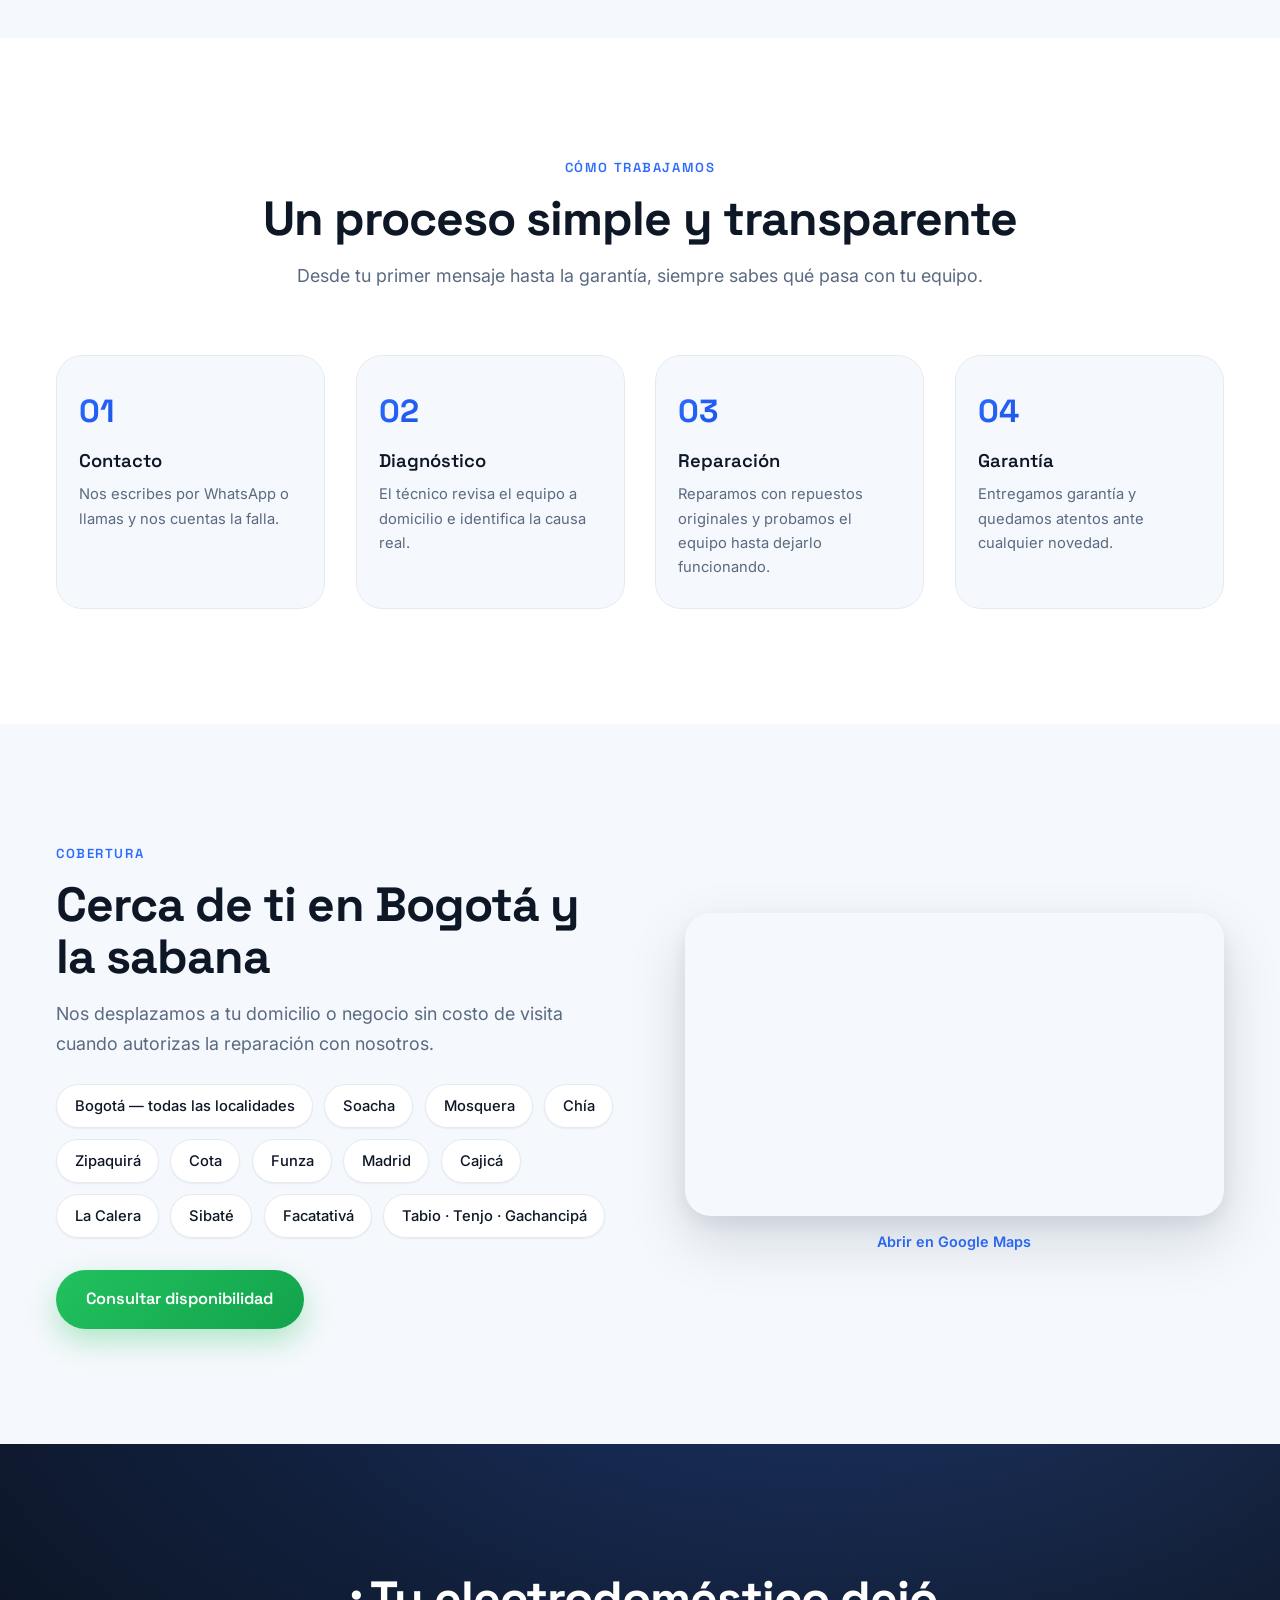
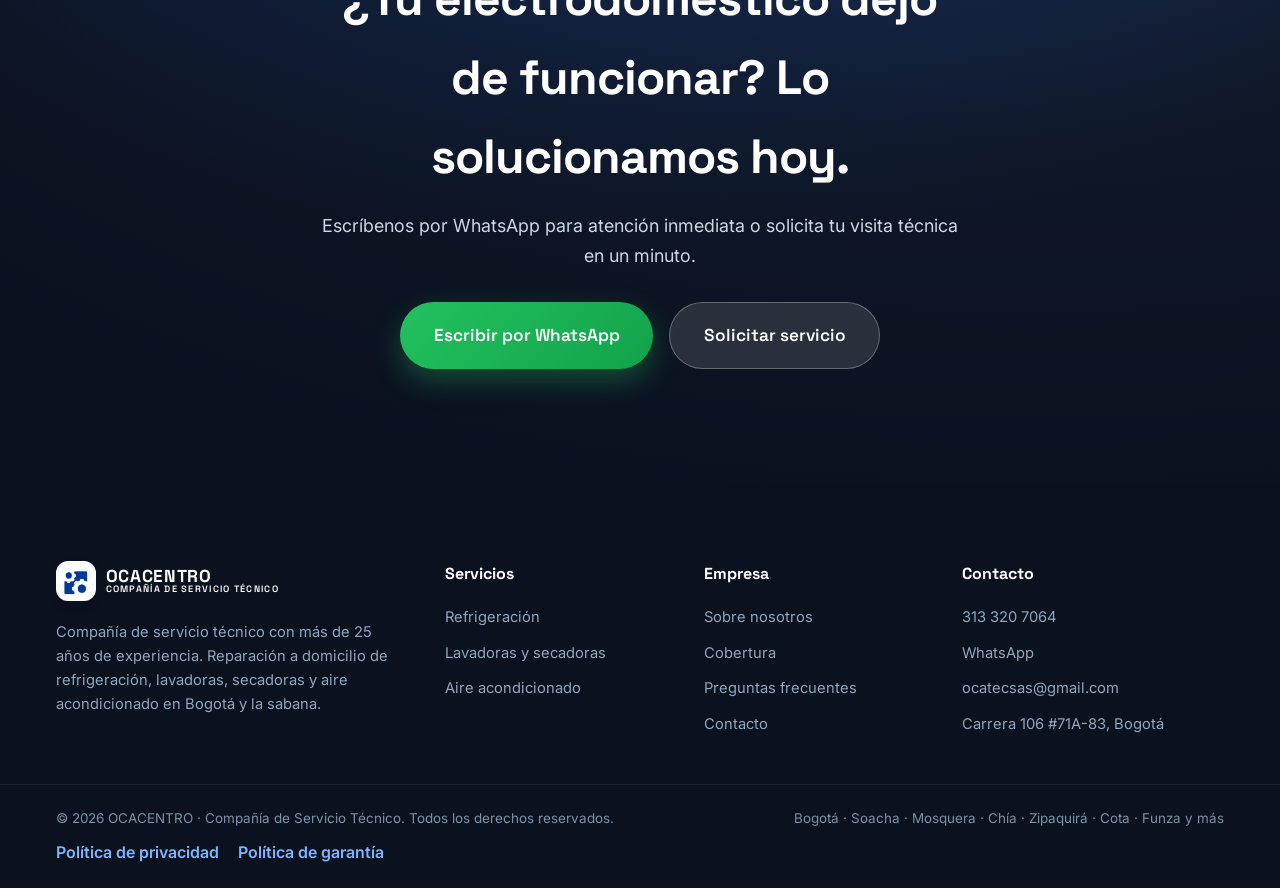
==== commit f420a3cf: "Agrega fotos reales de aire acondicionado y congelador; suaviza el hero y mejora el ícono de WhatsAp" ====
--- a/index.html
+++ b/index.html
@@ -69,7 +69,7 @@
     .hero__slide{position:absolute;inset:0;width:100%;height:100%;object-fit:cover;opacity:0;transition:opacity 1.2s ease}
     .hero__slide.is-active{opacity:1}
     .hero__scrim{position:absolute;inset:0;z-index:1;
-      background:linear-gradient(90deg,rgba(10,17,31,.94) 0%,rgba(10,17,31,.6) 55%,rgba(10,17,31,.24) 100%)}
+      background:linear-gradient(90deg,rgba(7,26,48,.62) 0%,rgba(7,26,48,.4) 55%,rgba(7,26,48,.08) 100%)}
     .hero__inner{position:relative;z-index:2;padding-block:clamp(3rem,8vh,6rem)}
     .hero h1{font-family:var(--font-head);font-weight:700;line-height:1.05;letter-spacing:-.02em;
       font-size:clamp(2.3rem,6vw,4.6rem);max-width:16ch}
--- a/css/styles.css
+++ b/css/styles.css
@@ -169,6 +169,8 @@
 }
 .btn:hover { transform: translateY(-2px); box-shadow: var(--shadow); }
 .btn:active { transform: translateY(0); }
+.btn svg { flex: none; }
+.btn--xl svg, .btn--lg svg { width: 24px; height: 24px; }
 
 /* CTA principal — azul (paleta monocromática) */
 .btn--primary { --btn-bg: var(--grad-blue); box-shadow: var(--shadow-blue); }
@@ -288,7 +290,7 @@
 .hero__dot.is-active { width: 26px; border-radius: 6px; background: #fff; }
 @media (prefers-reduced-motion: reduce){ .hero__slide { transition: none; } }
 .hero__scrim { position: absolute; inset: 0; z-index: 1;
-  background: linear-gradient(90deg, rgba(7,26,48,.94) 0%, rgba(7,26,48,.6) 55%, rgba(7,26,48,.2) 100%); }
+  background: linear-gradient(90deg, rgba(7,26,48,.62) 0%, rgba(7,26,48,.4) 55%, rgba(7,26,48,.08) 100%); }
 /* Halo decorativo */
 .hero::after {
   content: ""; position: absolute; z-index: 1; width: 60vw; height: 60vw; max-width: 720px; max-height: 720px;
--- a/css/styles.css
+++ b/css/styles.css
@@ -169,6 +169,8 @@
 }
 .btn:hover { transform: translateY(-2px); box-shadow: var(--shadow); }
 .btn:active { transform: translateY(0); }
+.btn svg { flex: none; }
+.btn--xl svg, .btn--lg svg { width: 24px; height: 24px; }
 
 /* CTA principal — azul (paleta monocromática) */
 .btn--primary { --btn-bg: var(--grad-blue); box-shadow: var(--shadow-blue); }
@@ -288,7 +290,7 @@
 .hero__dot.is-active { width: 26px; border-radius: 6px; background: #fff; }
 @media (prefers-reduced-motion: reduce){ .hero__slide { transition: none; } }
 .hero__scrim { position: absolute; inset: 0; z-index: 1;
-  background: linear-gradient(90deg, rgba(7,26,48,.94) 0%, rgba(7,26,48,.6) 55%, rgba(7,26,48,.2) 100%); }
+  background: linear-gradient(90deg, rgba(7,26,48,.62) 0%, rgba(7,26,48,.4) 55%, rgba(7,26,48,.08) 100%); }
 /* Halo decorativo */
 .hero::after {
   content: ""; position: absolute; z-index: 1; width: 60vw; height: 60vw; max-width: 720px; max-height: 720px;
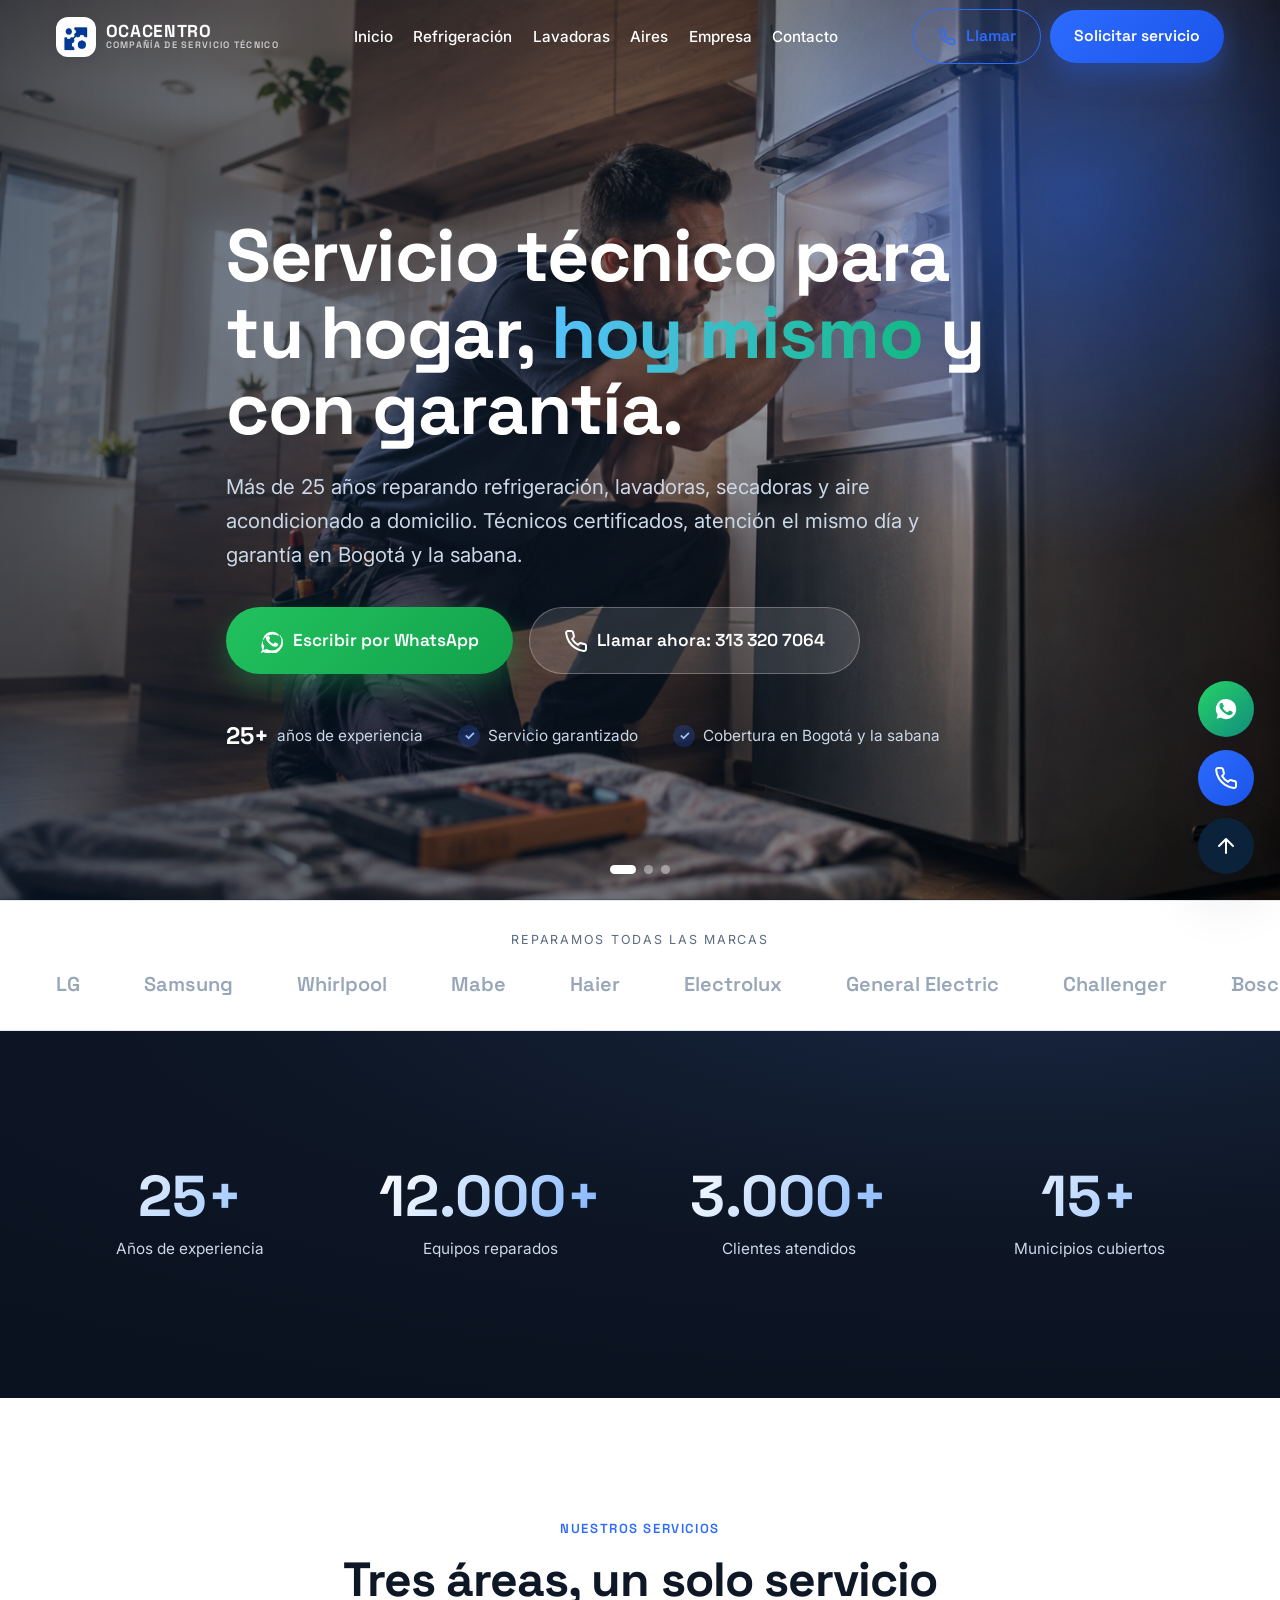
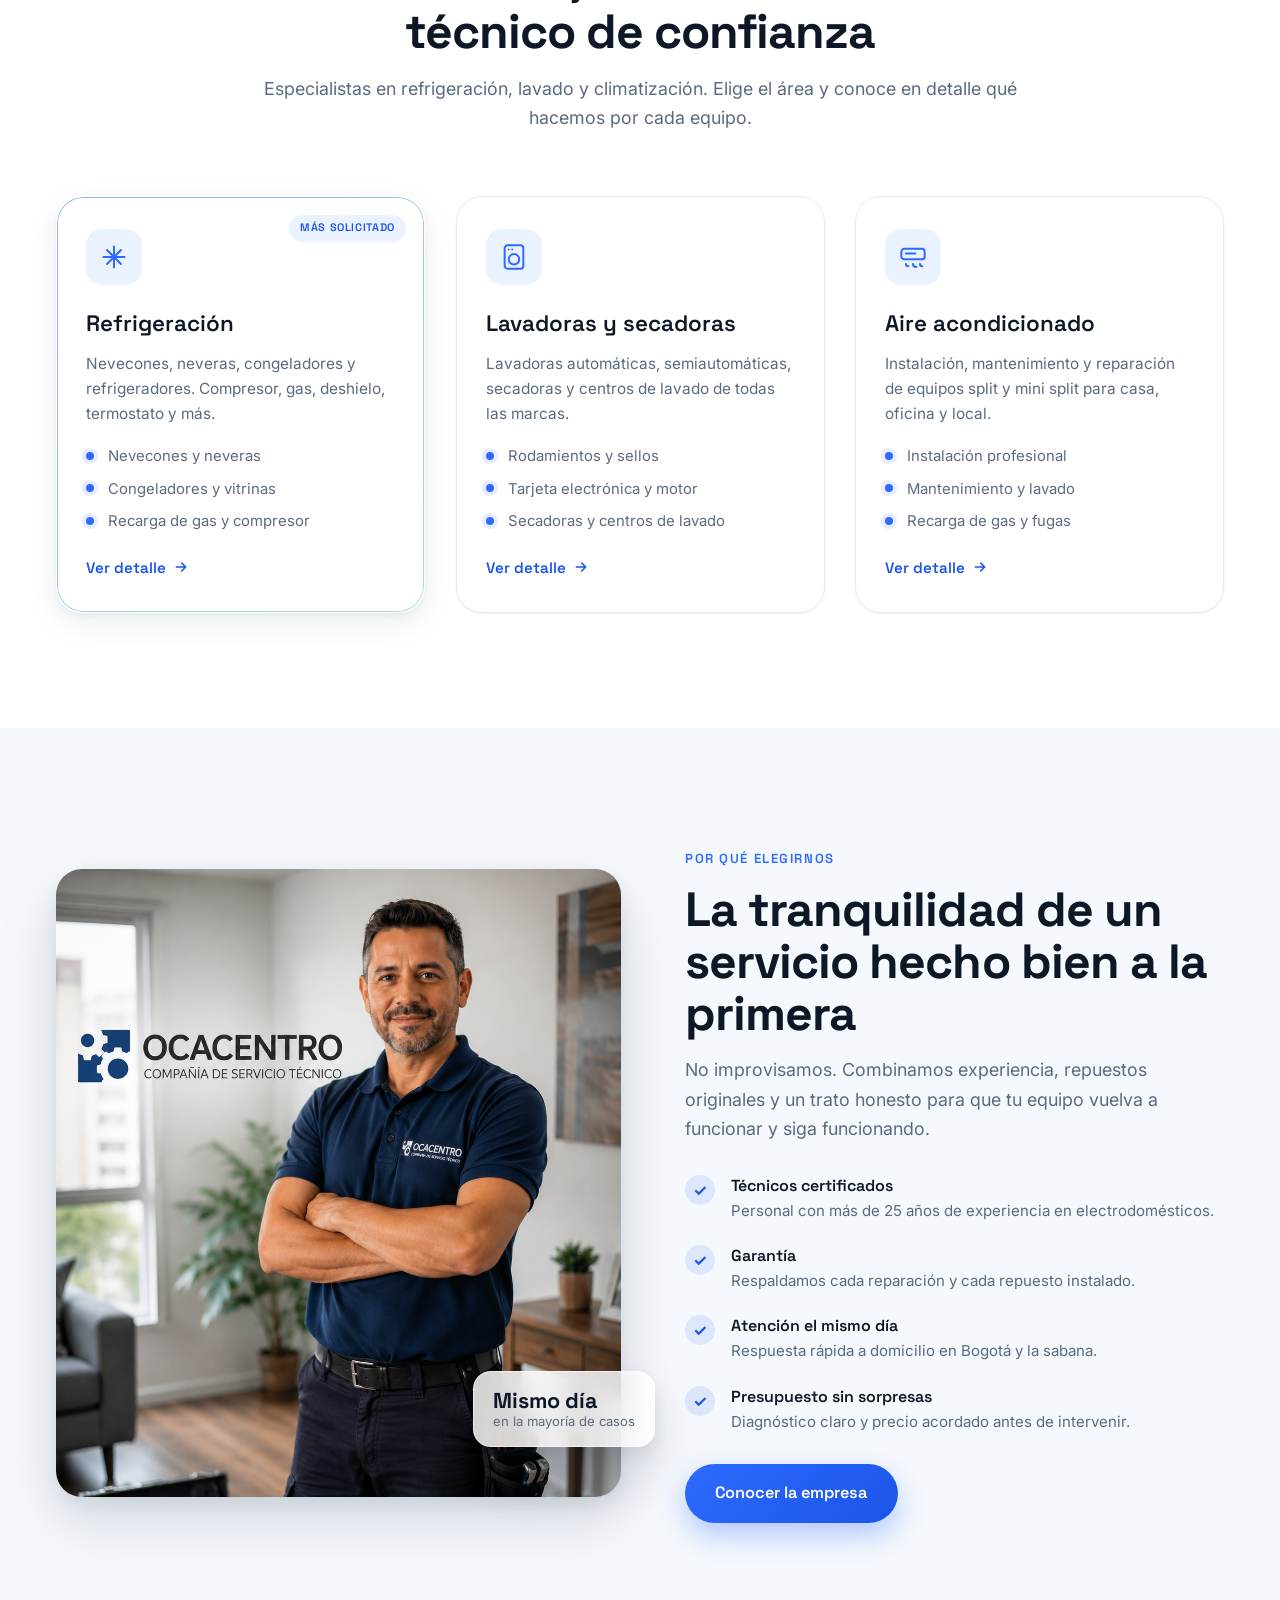
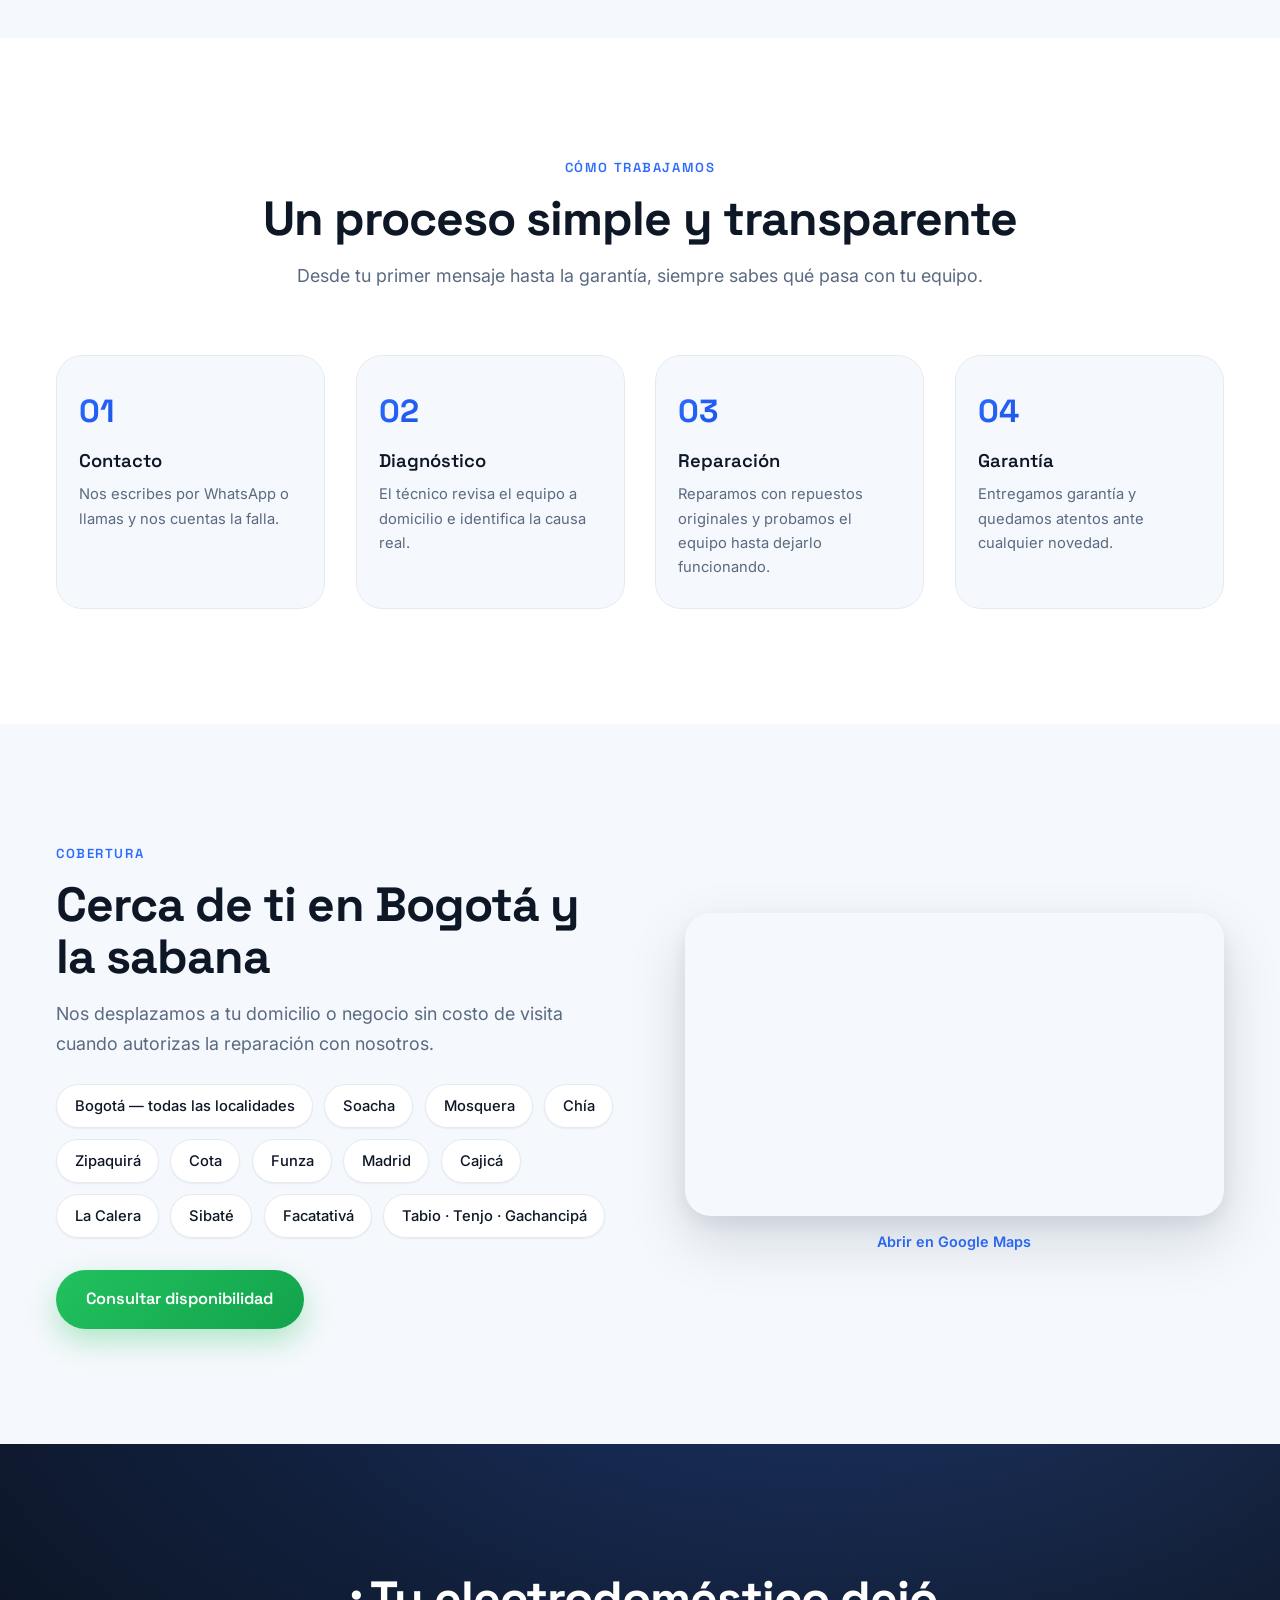
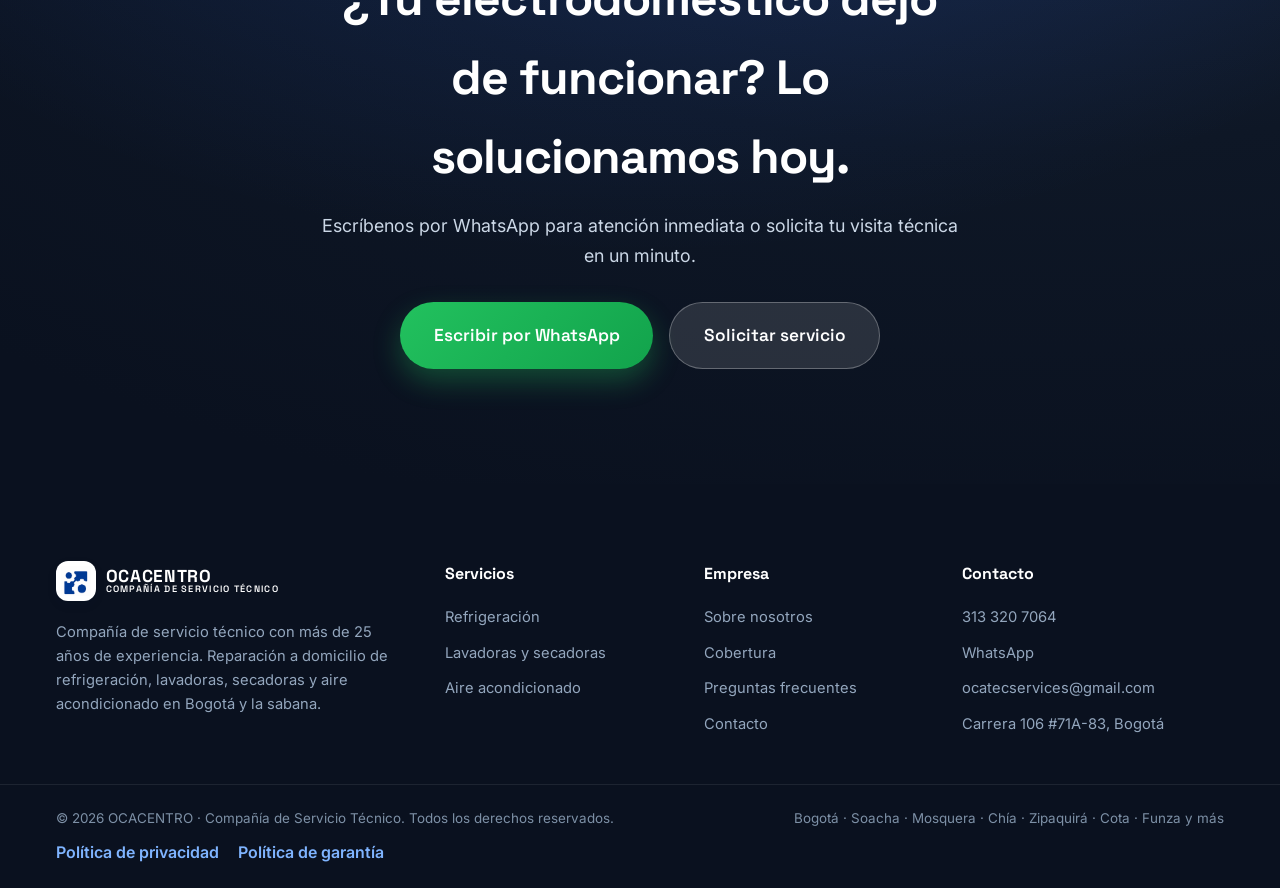
==== commit 8dc45258: "Update displayed contact email to ocatecservices@gmail.com Form submissions still go through Web3For" ====
--- a/index.html
+++ b/index.html
@@ -92,7 +92,7 @@
     "image": "https://serviciotecnicodenevecones.com/assets/images/og-image.jpg",
     "url": "https://serviciotecnicodenevecones.com/",
     "telephone": "+573133207064",
-    "email": "ocatecsas@gmail.com",
+    "email": "ocatecservices@gmail.com",
     "priceRange": "$$",
     "description": "Compañía de servicio técnico con más de 25 años de experiencia. Reparación a domicilio de refrigeración, lavadoras, secadoras y aire acondicionado en Bogotá y la sabana.",
     "foundingDate": "1999",
@@ -382,7 +382,7 @@
                 </li>
                 <li>
                   <span class="contact__ic" aria-hidden="true"><svg width="20" height="20" viewBox="0 0 24 24" fill="none" stroke="currentColor" stroke-width="2" stroke-linecap="round" stroke-linejoin="round"><rect x="2" y="4" width="20" height="16" rx="2"/><path d="m22 7-10 6L2 7"/></svg></span>
-                  <div><span>Correo</span><a href="mailto:ocatecsas@gmail.com">ocatecsas@gmail.com</a></div>
+                  <div><span>Correo</span><a href="mailto:ocatecservices@gmail.com">ocatecservices@gmail.com</a></div>
                 </li>
                 <li>
                   <span class="contact__ic" aria-hidden="true"><svg width="20" height="20" viewBox="0 0 24 24" fill="none" stroke="currentColor" stroke-width="2" stroke-linecap="round" stroke-linejoin="round"><path d="M21 10c0 7-9 12-9 12s-9-5-9-12a9 9 0 0 1 18 0z"/><circle cx="12" cy="10" r="3"/></svg></span>
@@ -511,7 +511,7 @@
         <ul>
           <li><a href="tel:+573133207064">313 320 7064</a></li>
           <li><a href="https://wa.me/573133207064" target="_blank" rel="noopener">WhatsApp</a></li>
-          <li><a href="mailto:ocatecsas@gmail.com">ocatecsas@gmail.com</a></li>
+          <li><a href="mailto:ocatecservices@gmail.com">ocatecservices@gmail.com</a></li>
           <li>Carrera 106 #71A-83, Bogotá</li>
         </ul>
       </div>
--- a/css/styles.css
+++ b/css/styles.css
@@ -338,12 +338,18 @@
   background: linear-gradient(135deg, rgba(37,99,235,.5), rgba(16,185,129,.4));
   -webkit-mask: linear-gradient(#000 0 0) content-box, linear-gradient(#000 0 0);
   -webkit-mask-composite: xor; mask-composite: exclude; opacity: 0; transition: opacity .4s var(--ease);
-}
-.card:hover { transform: translateY(-8px); box-shadow: var(--shadow-lg); border-color: transparent; }
-.card:hover::before { opacity: 1; }
+  pointer-events: none;
+}
 .card__icon { width: 56px; height: 56px; border-radius: 16px; display: grid; place-items: center; color: var(--c-blue); background: var(--c-blue-050); margin-bottom: 1.3rem; transition: transform .4s var(--ease); }
 .card__icon svg { width: 28px; height: 28px; }
-.card:hover .card__icon { transform: scale(1.08) rotate(-4deg); }
+/* El hover con transform en un contenedor que tiene un <a> adentro (Ver detalle)
+   hace que en iOS/Android el primer toque solo "active" el hover y haga falta
+   un segundo toque para navegar. Se limita a dispositivos con mouse real. */
+@media (hover: hover) and (pointer: fine) {
+  .card:hover { transform: translateY(-8px); box-shadow: var(--shadow-lg); border-color: transparent; }
+  .card:hover::before { opacity: 1; }
+  .card:hover .card__icon { transform: scale(1.08) rotate(-4deg); }
+}
 .card__title { font-family: var(--font-head); font-weight: 600; font-size: var(--fs-h3); color: var(--c-navy); margin-bottom: .5rem; }
 .card__text { color: var(--c-muted); font-size: .96rem; }
 
@@ -372,7 +378,9 @@
 .card__link { display: inline-flex; align-items: center; gap: .45rem; font-family: var(--font-head);
   font-weight: 600; font-size: .95rem; color: var(--c-blue-600); margin-top: auto; }
 .card__link svg { transition: transform .3s var(--ease); }
-.card:hover .card__link svg { transform: translateX(4px); }
+@media (hover: hover) and (pointer: fine) {
+  .card:hover .card__link svg { transform: translateX(4px); }
+}
 .card--feature, .grid-cards--3 .card { display: flex; flex-direction: column; }
 
 /* ================= 10. SPLIT (Por qué / Cobertura) ====================== */
--- a/css/responsive.css
+++ b/css/responsive.css
@@ -46,6 +46,11 @@
 
   /* Bloque de contacto (tarjeta + formulario + mapa) visible solo en móvil, al final del inicio */
   .mobile-only-contact { display: block; }
+
+  /* En el inicio, solo en móvil: se quita Cobertura (el mapa queda duplicado con el
+     bloque de contacto de arriba) y la franja CTA de WhatsApp (ya está el formulario) */
+  body[data-page="inicio"] #cobertura,
+  body[data-page="inicio"] .cta-band { display: none; }
 }
 
 /* ===================== ≤ 768px — Tablet vertical ======================== */
--- a/css/styles.css
+++ b/css/styles.css
@@ -338,12 +338,18 @@
   background: linear-gradient(135deg, rgba(37,99,235,.5), rgba(16,185,129,.4));
   -webkit-mask: linear-gradient(#000 0 0) content-box, linear-gradient(#000 0 0);
   -webkit-mask-composite: xor; mask-composite: exclude; opacity: 0; transition: opacity .4s var(--ease);
-}
-.card:hover { transform: translateY(-8px); box-shadow: var(--shadow-lg); border-color: transparent; }
-.card:hover::before { opacity: 1; }
+  pointer-events: none;
+}
 .card__icon { width: 56px; height: 56px; border-radius: 16px; display: grid; place-items: center; color: var(--c-blue); background: var(--c-blue-050); margin-bottom: 1.3rem; transition: transform .4s var(--ease); }
 .card__icon svg { width: 28px; height: 28px; }
-.card:hover .card__icon { transform: scale(1.08) rotate(-4deg); }
+/* El hover con transform en un contenedor que tiene un <a> adentro (Ver detalle)
+   hace que en iOS/Android el primer toque solo "active" el hover y haga falta
+   un segundo toque para navegar. Se limita a dispositivos con mouse real. */
+@media (hover: hover) and (pointer: fine) {
+  .card:hover { transform: translateY(-8px); box-shadow: var(--shadow-lg); border-color: transparent; }
+  .card:hover::before { opacity: 1; }
+  .card:hover .card__icon { transform: scale(1.08) rotate(-4deg); }
+}
 .card__title { font-family: var(--font-head); font-weight: 600; font-size: var(--fs-h3); color: var(--c-navy); margin-bottom: .5rem; }
 .card__text { color: var(--c-muted); font-size: .96rem; }
 
@@ -372,7 +378,9 @@
 .card__link { display: inline-flex; align-items: center; gap: .45rem; font-family: var(--font-head);
   font-weight: 600; font-size: .95rem; color: var(--c-blue-600); margin-top: auto; }
 .card__link svg { transition: transform .3s var(--ease); }
-.card:hover .card__link svg { transform: translateX(4px); }
+@media (hover: hover) and (pointer: fine) {
+  .card:hover .card__link svg { transform: translateX(4px); }
+}
 .card--feature, .grid-cards--3 .card { display: flex; flex-direction: column; }
 
 /* ================= 10. SPLIT (Por qué / Cobertura) ====================== */
--- a/css/responsive.css
+++ b/css/responsive.css
@@ -46,6 +46,11 @@
 
   /* Bloque de contacto (tarjeta + formulario + mapa) visible solo en móvil, al final del inicio */
   .mobile-only-contact { display: block; }
+
+  /* En el inicio, solo en móvil: se quita Cobertura (el mapa queda duplicado con el
+     bloque de contacto de arriba) y la franja CTA de WhatsApp (ya está el formulario) */
+  body[data-page="inicio"] #cobertura,
+  body[data-page="inicio"] .cta-band { display: none; }
 }
 
 /* ===================== ≤ 768px — Tablet vertical ======================== */
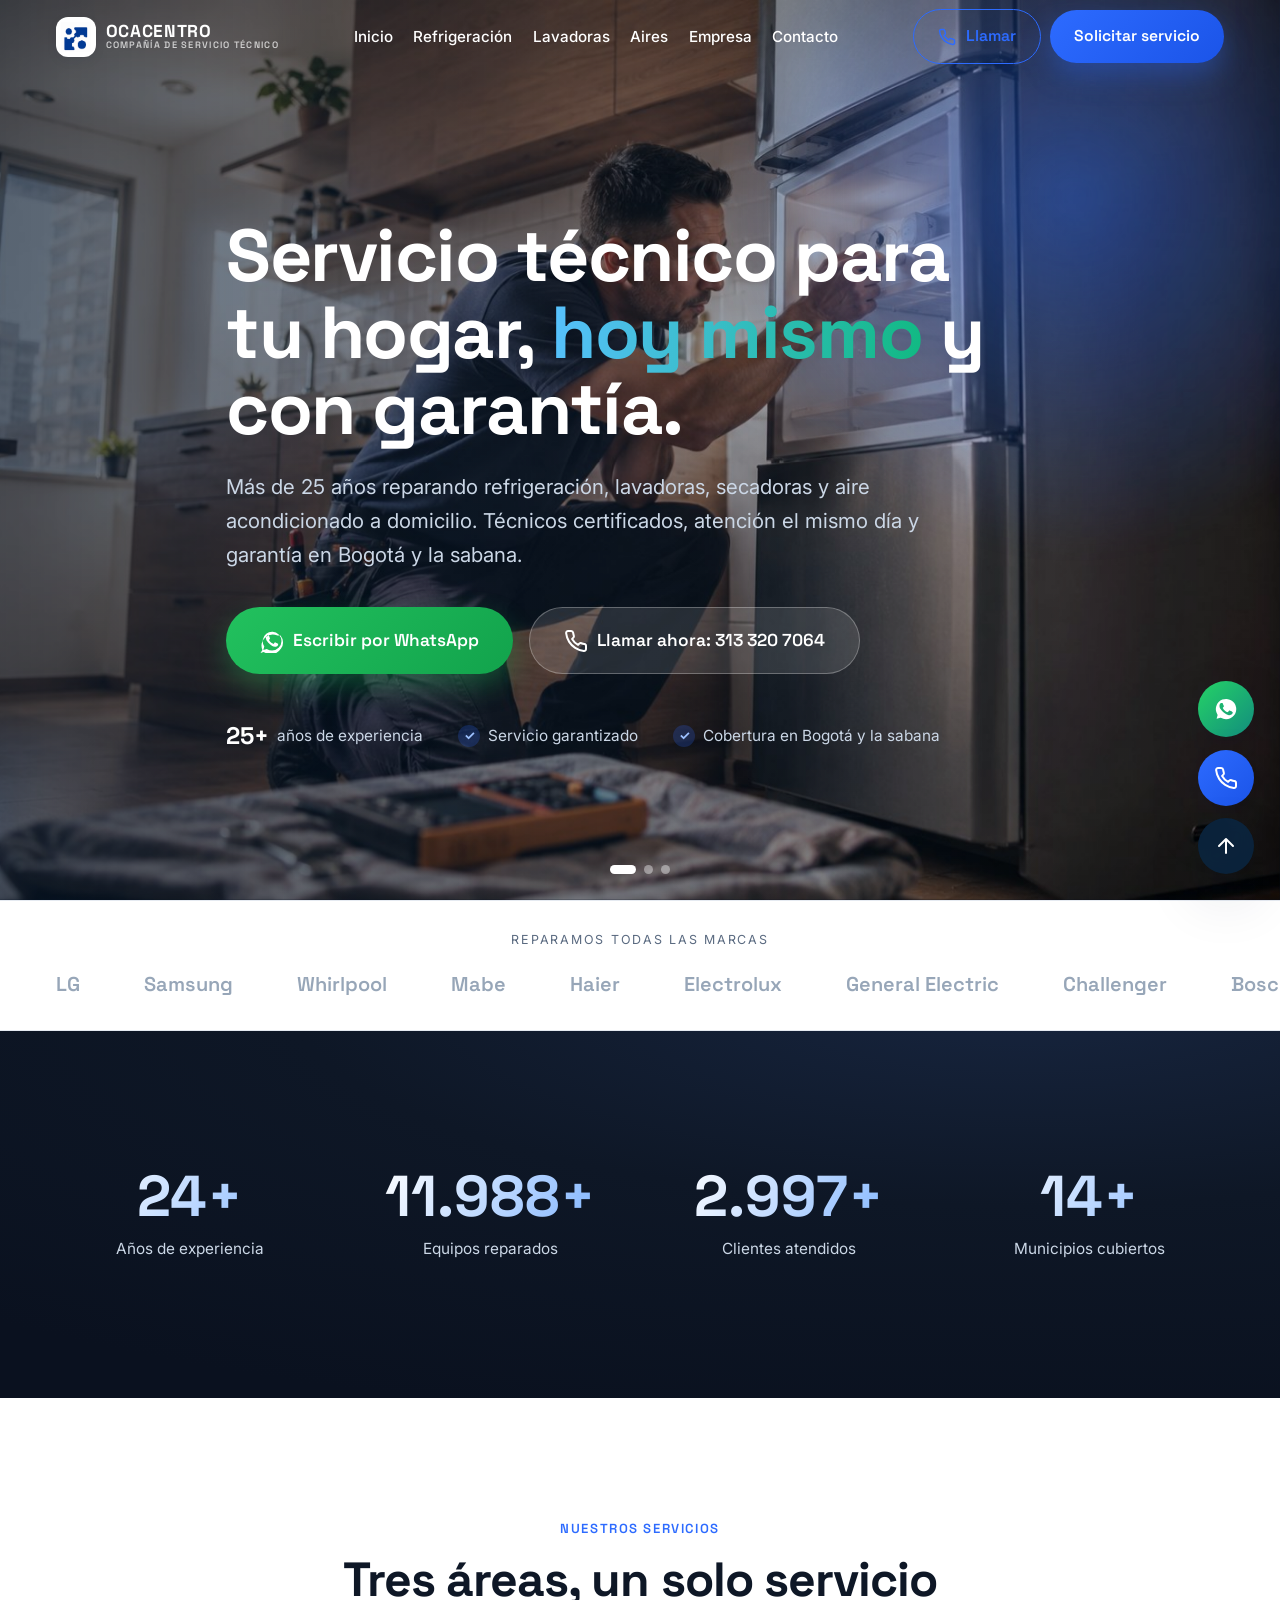
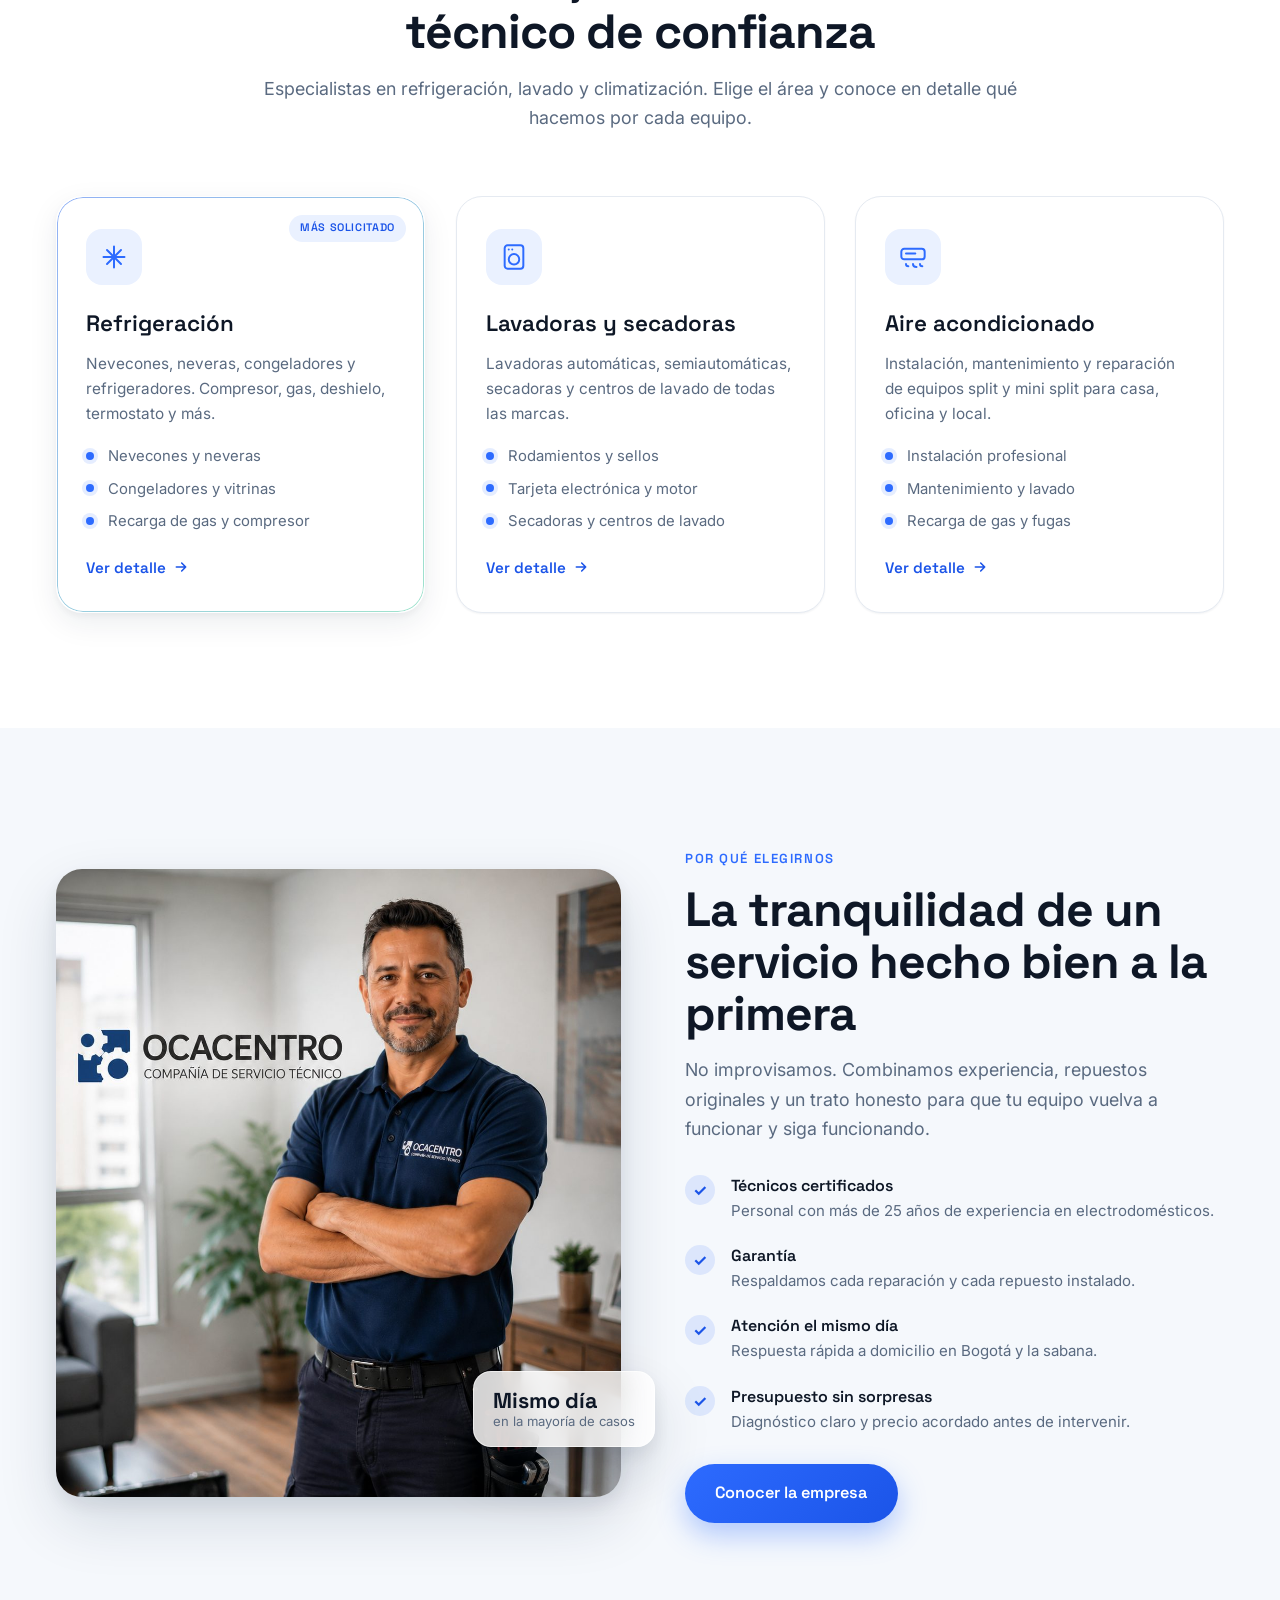
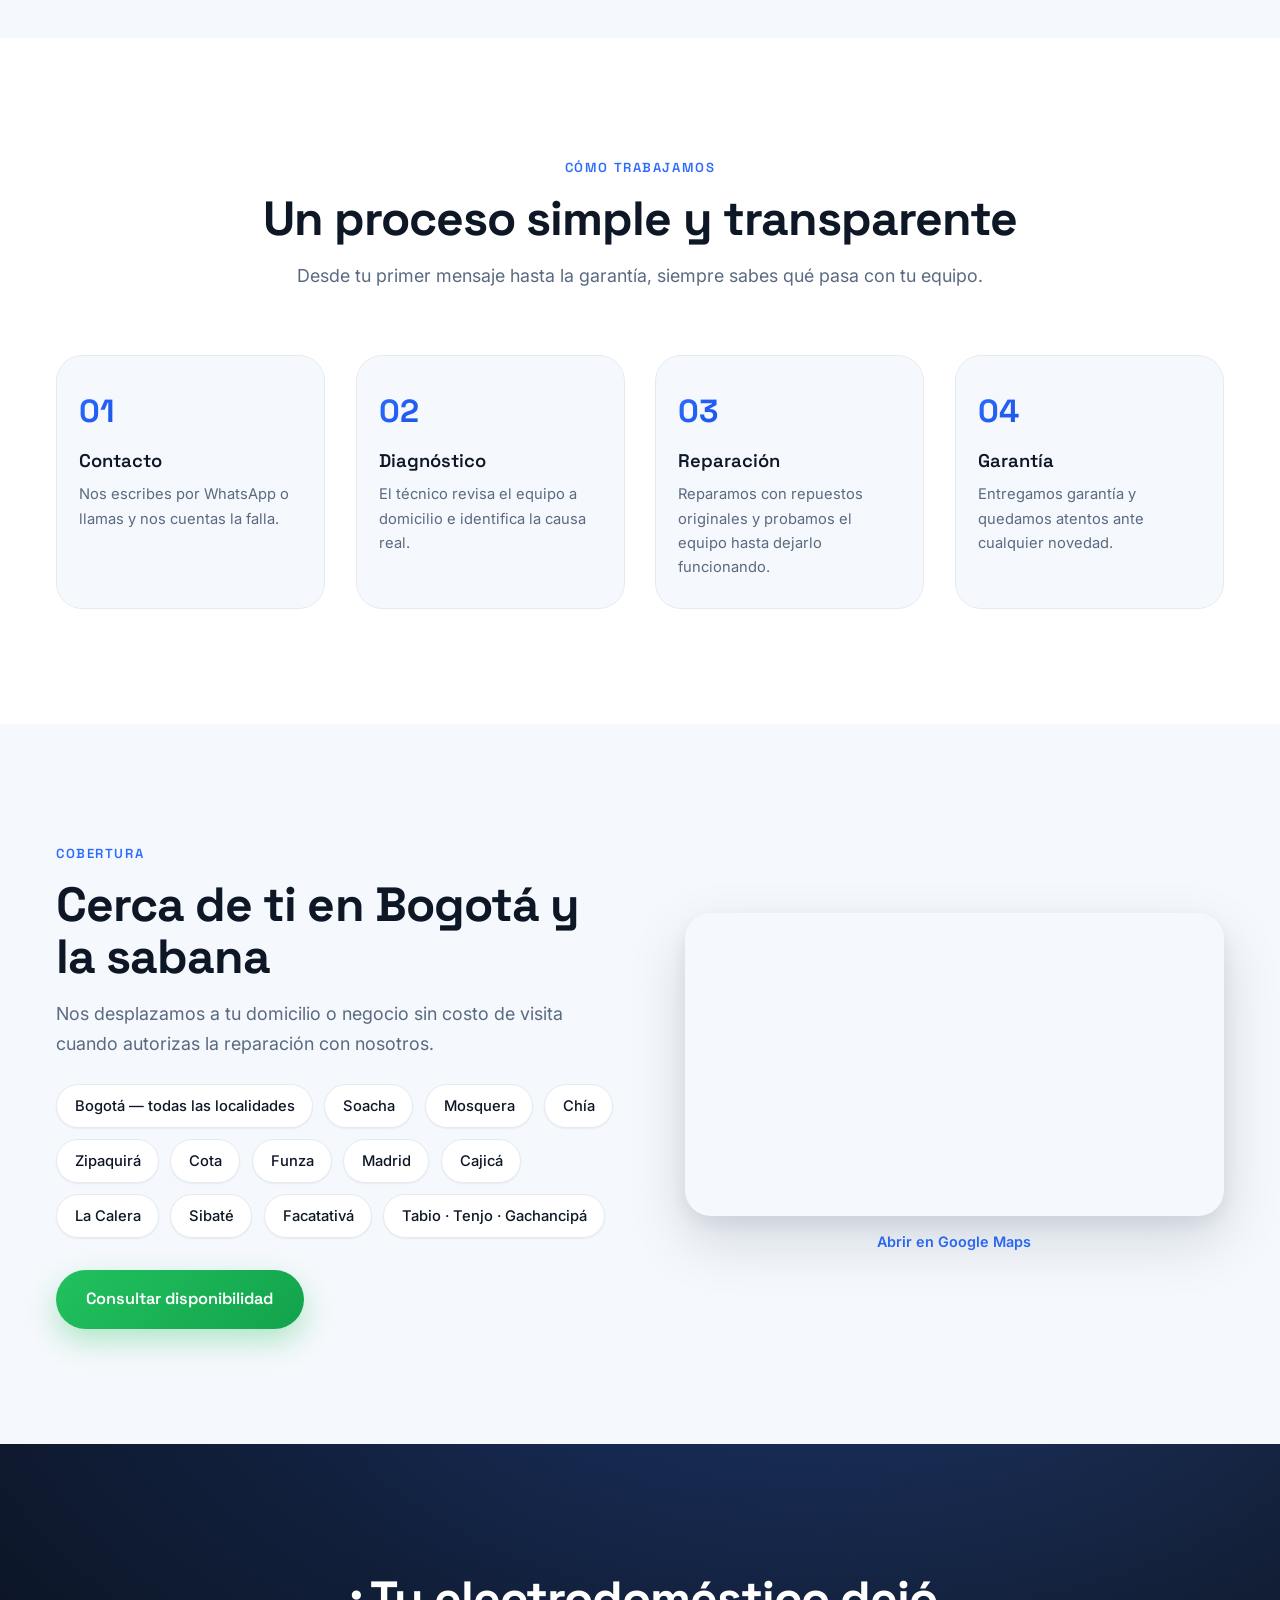
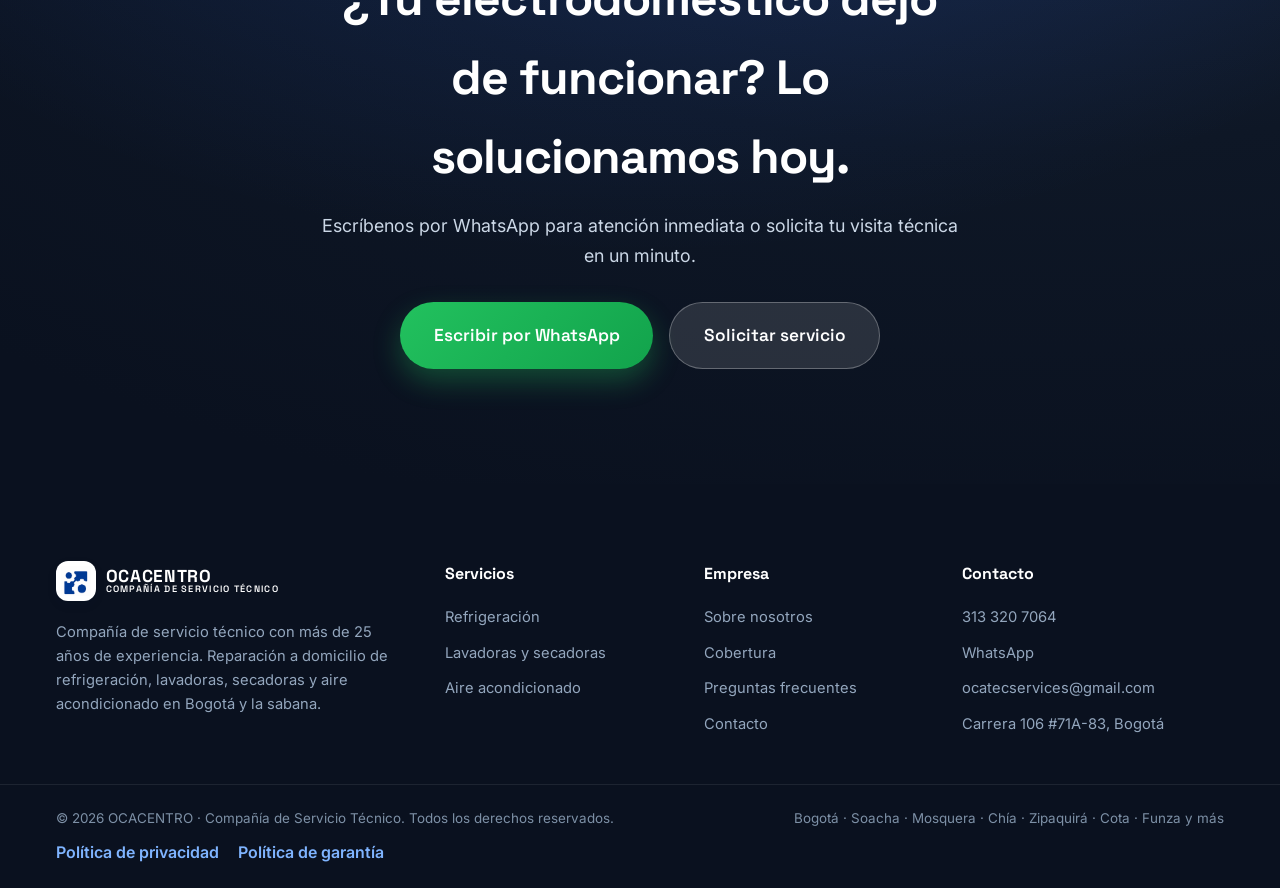
==== commit 3f9e4109: "Optimize images: convert heavy PNG photos to compressed JPEG - Recompress hero, tecnico, galeria, an" ====
--- a/index.html
+++ b/index.html
@@ -148,9 +148,9 @@
     <section class="hero" aria-labelledby="hero-title">
       <!-- Carrusel de fotos del hero (reemplaza las 3 imágenes por fotos reales .webp) -->
       <div class="hero__carousel" id="heroCarousel" aria-hidden="true">
-        <img class="hero__slide is-active" src="assets/images/hero/hero-1.png" alt="" width="1586" height="992" fetchpriority="high" decoding="async" />
-        <img class="hero__slide" src="assets/images/hero/hero-2.png" alt="" width="1586" height="992" loading="lazy" decoding="async" />
-        <img class="hero__slide" src="assets/images/hero/hero-3.png" alt="" width="1586" height="992" loading="lazy" decoding="async" />
+        <img class="hero__slide is-active" src="assets/images/hero/hero-1.jpg" alt="" width="1586" height="992" fetchpriority="high" decoding="async" />
+        <img class="hero__slide" src="assets/images/hero/hero-2.jpg" alt="" width="1586" height="992" loading="lazy" decoding="async" />
+        <img class="hero__slide" src="assets/images/hero/hero-3.jpg" alt="" width="1586" height="992" loading="lazy" decoding="async" />
       </div>
       <div class="hero__scrim"></div>
 
@@ -277,7 +277,7 @@
     <section class="section section--mist" id="por-que" aria-labelledby="why-title">
       <div class="container split">
         <div class="split__media reveal" data-reveal>
-          <img src="assets/images/tecnico.png" alt="Técnico certificado de OCACENTRO revisando un electrodoméstico" width="1086" height="1449" loading="lazy" decoding="async" class="split__img" />
+          <img src="assets/images/tecnico.jpg" alt="Técnico certificado de OCACENTRO revisando un electrodoméstico" width="1086" height="1449" loading="lazy" decoding="async" class="split__img" />
           <div class="floating-card floating-card--br" aria-hidden="true"><strong>Mismo día</strong><span>en la mayoría de casos</span></div>
         </div>
         <div class="split__content">
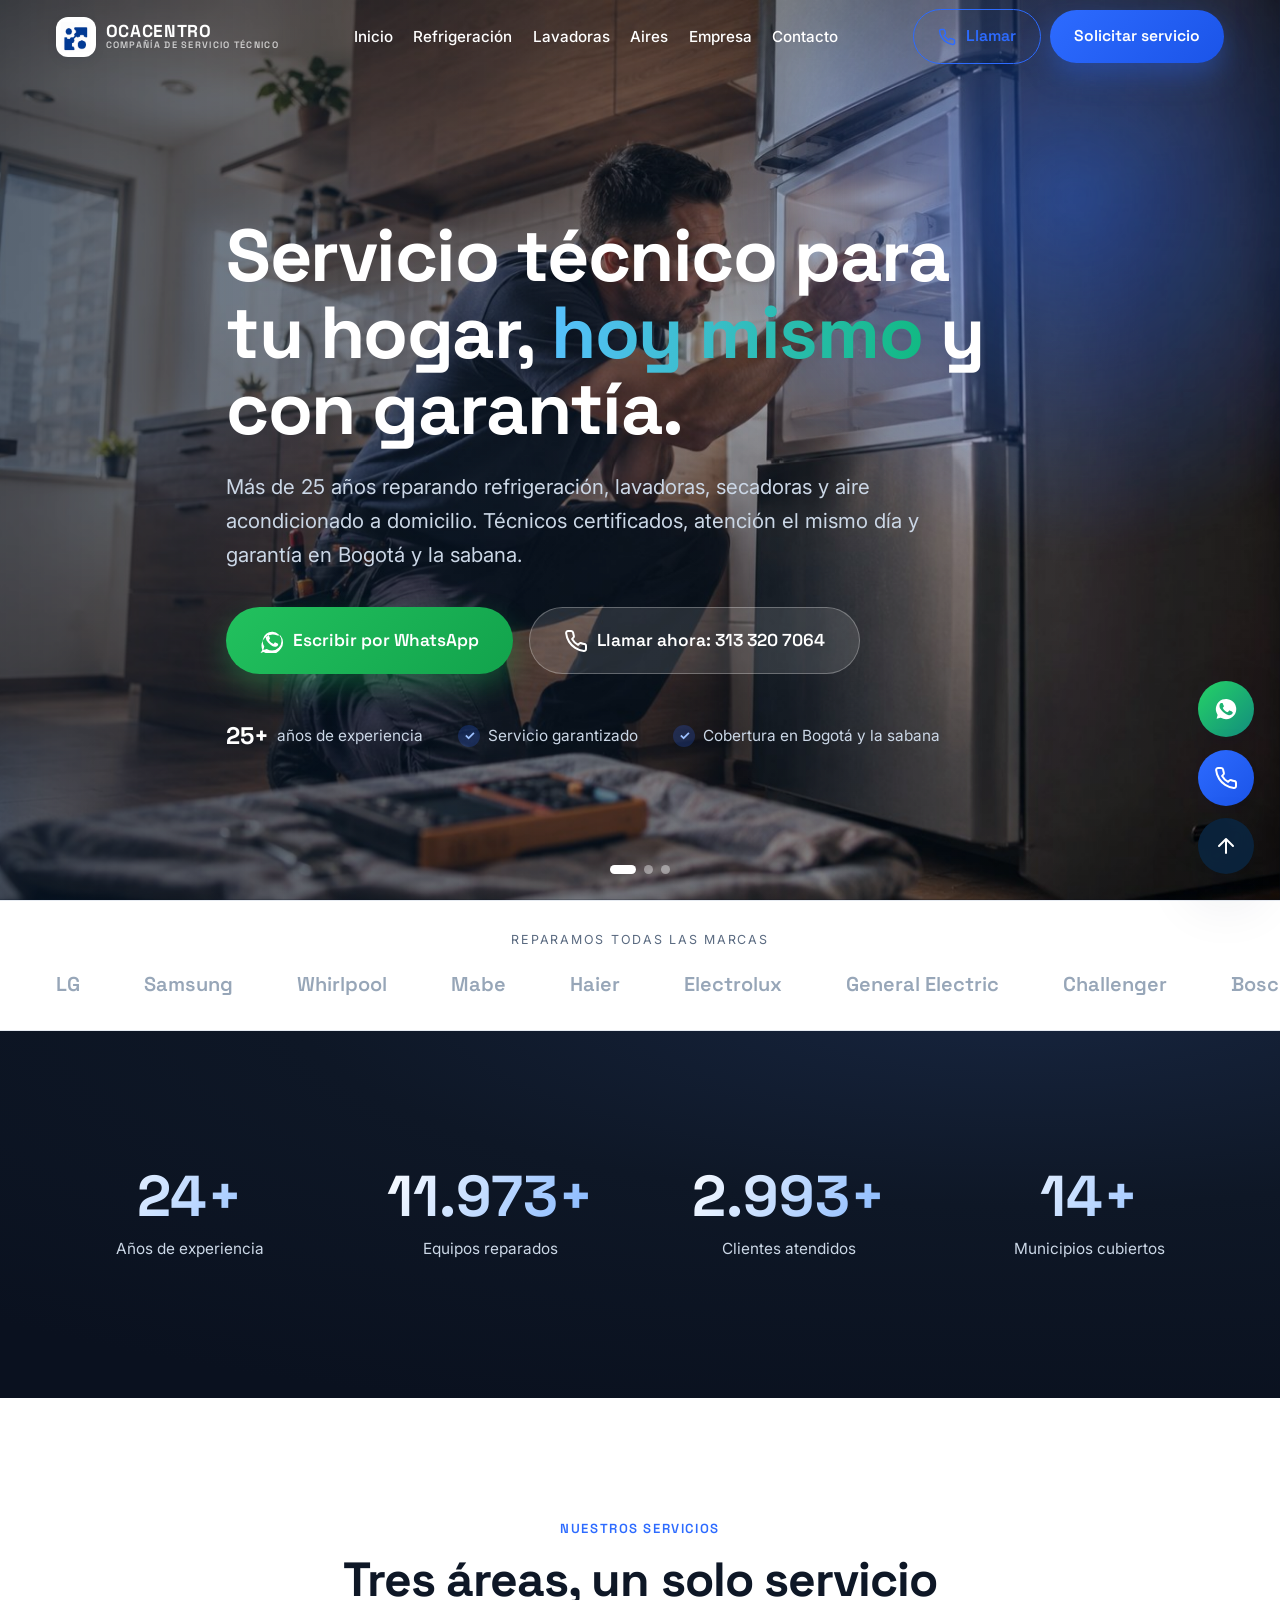
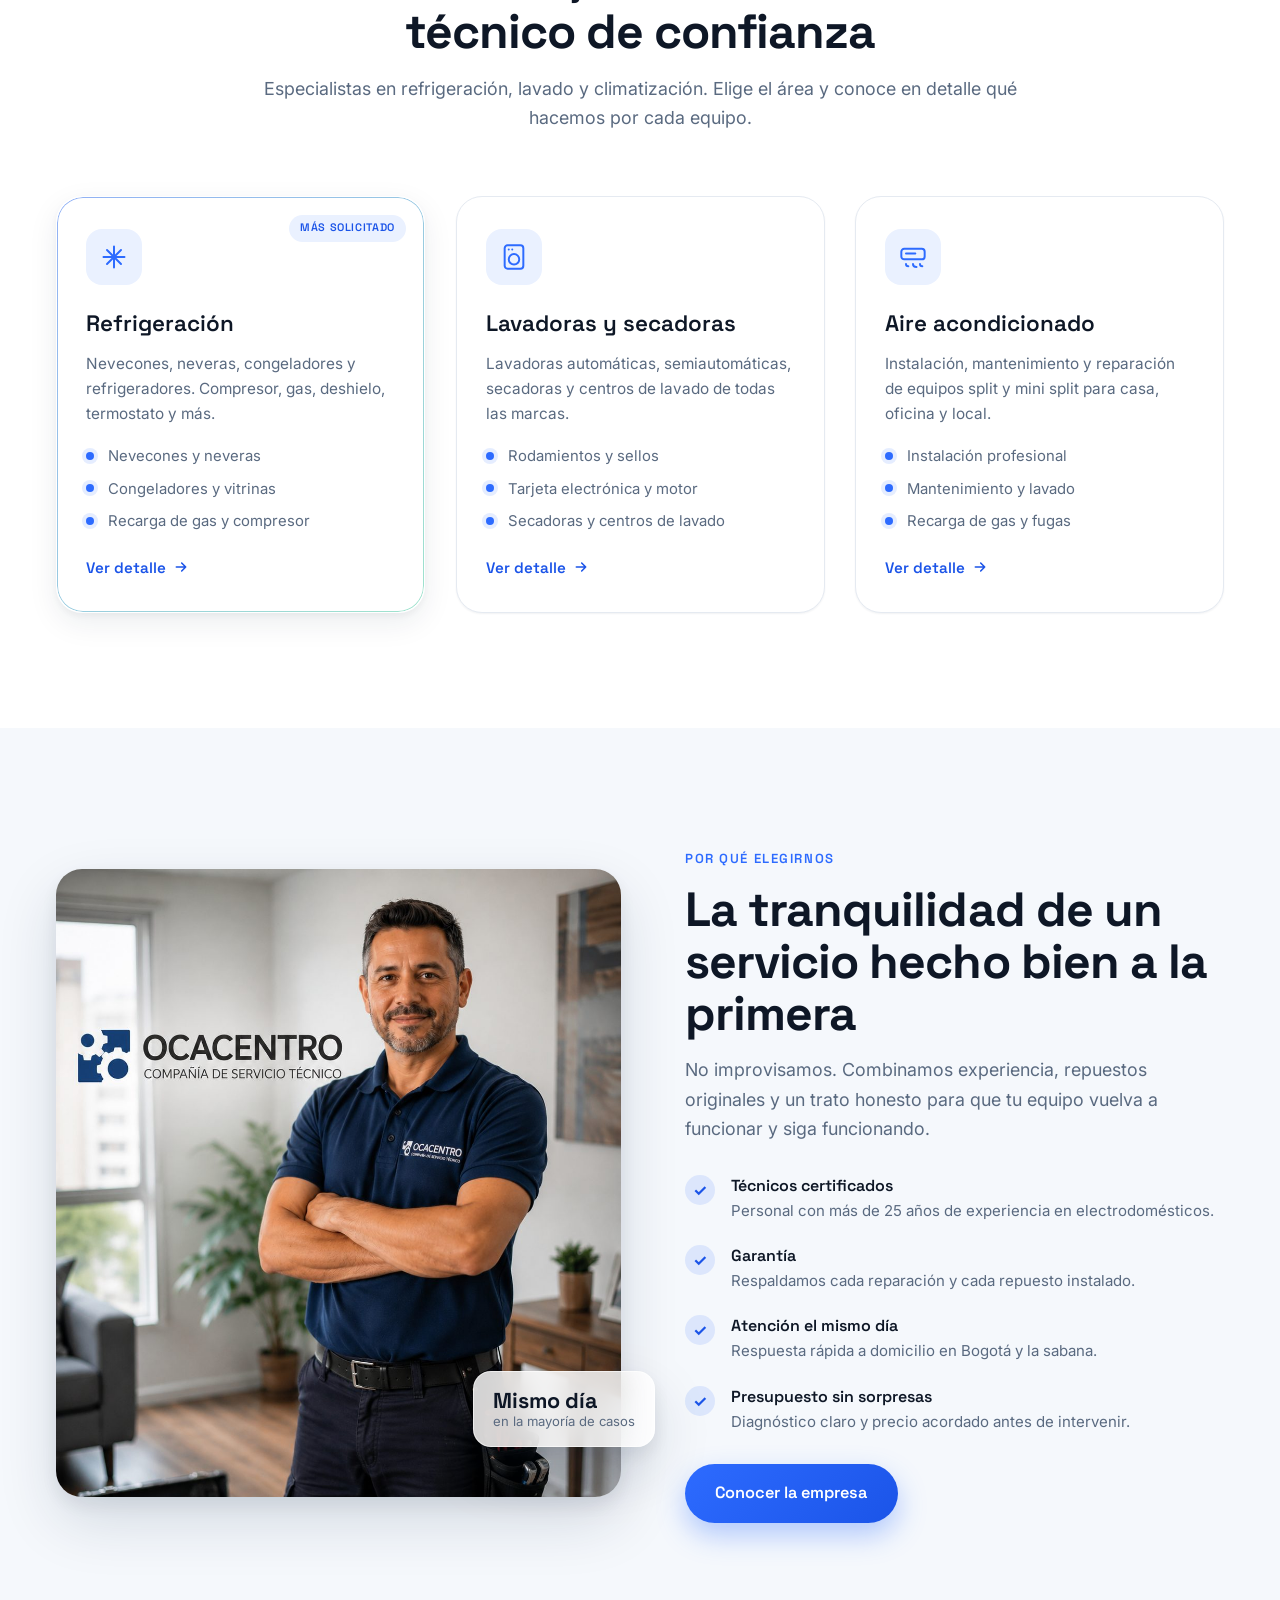
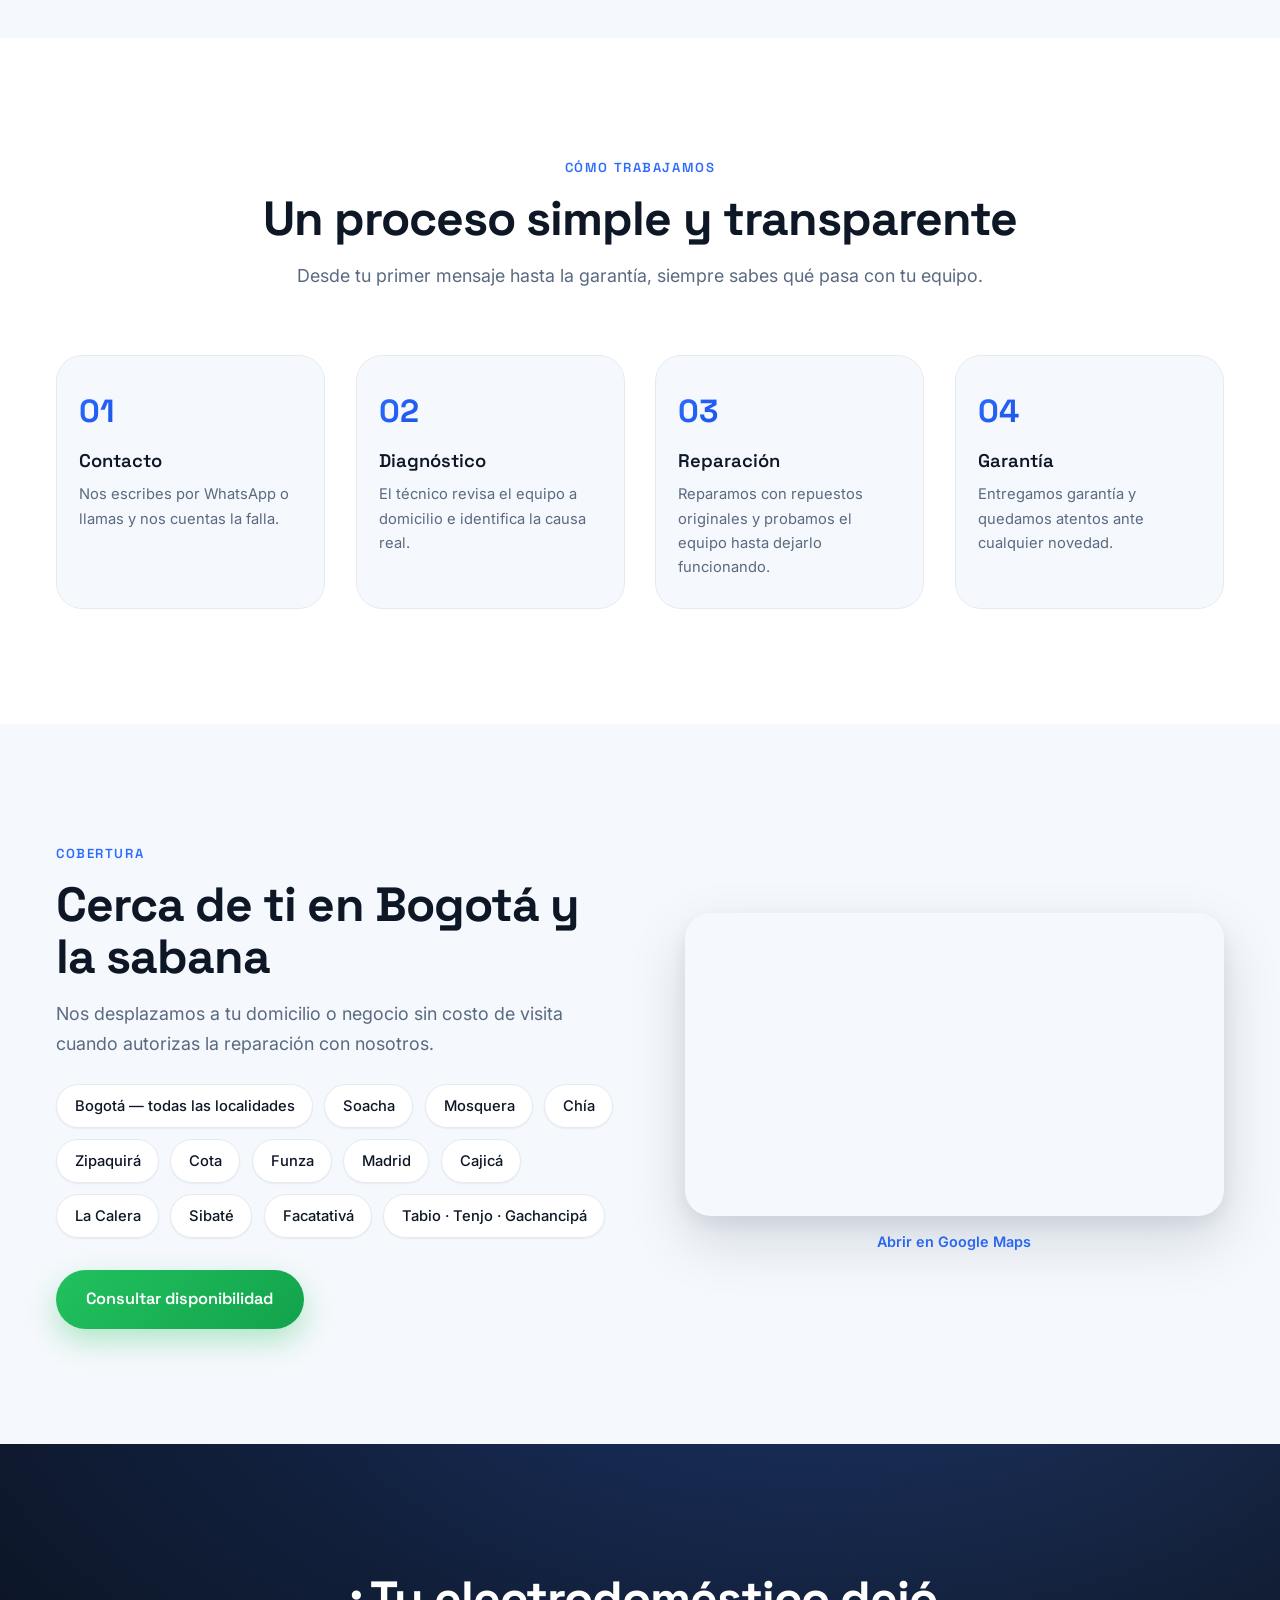
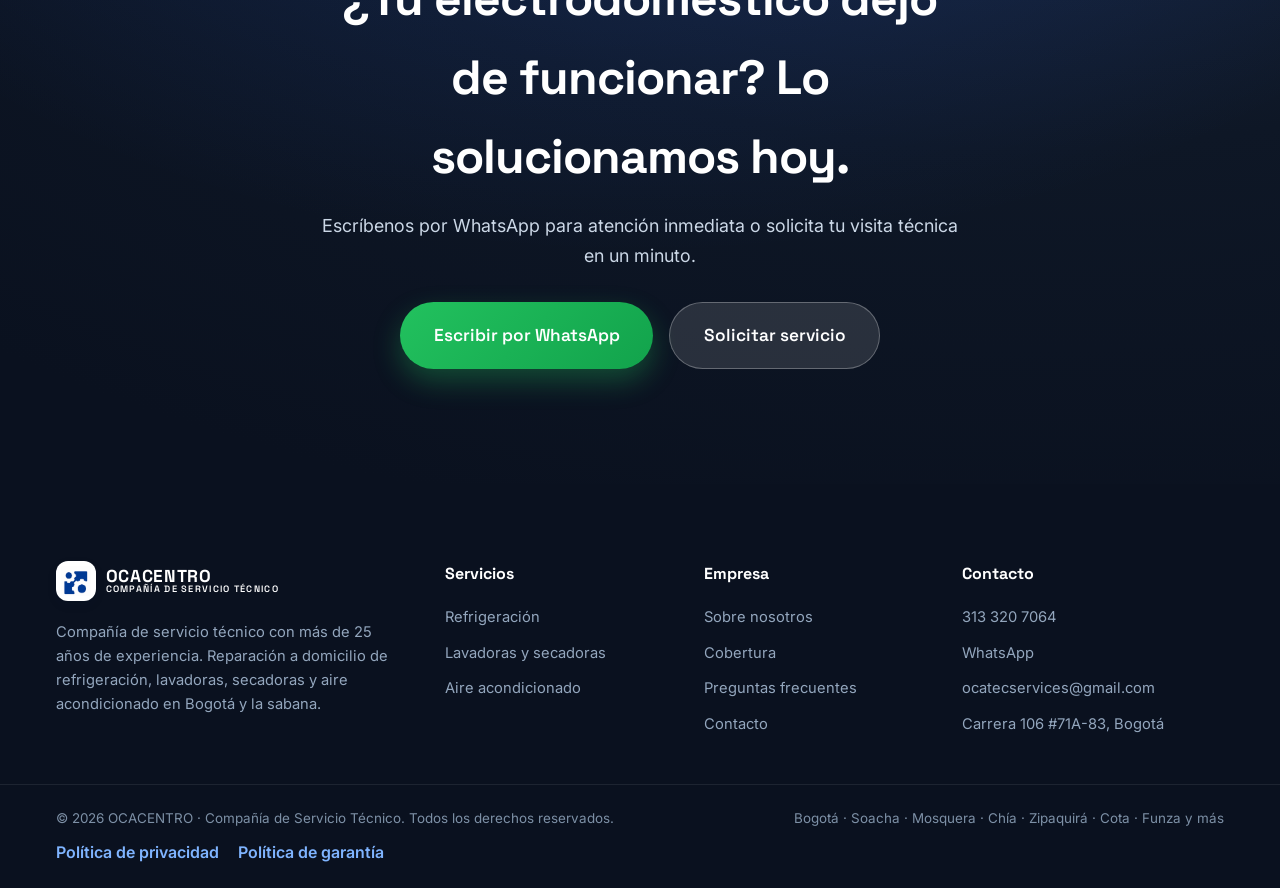
==== commit 16798756: "Fix FOUC (flash of unstyled content) and update canonical domain - Load css/styles.css, animations.c" ====
--- a/index.html
+++ b/index.html
@@ -11,7 +11,7 @@
   <meta name="keywords" content="servicio técnico Bogotá, reparación de neveras, reparación de nevecones, reparación de lavadoras, técnico de lavadoras Bogotá, aire acondicionado Bogotá, reparación de secadoras, OCACENTRO" />
   <meta name="author" content="OCACENTRO — Compañía de Servicio Técnico" />
   <meta name="robots" content="index, follow, max-image-preview:large" />
-  <link rel="canonical" href="https://serviciotecnicodenevecones.com/" />
+  <link rel="canonical" href="https://ocacentrosas.com/" />
 
   <!-- ============================ OPEN GRAPH ============================ -->
   <meta property="og:type" content="website" />
@@ -19,8 +19,8 @@
   <meta property="og:site_name" content="OCACENTRO — Compañía de Servicio Técnico" />
   <meta property="og:title" content="OCACENTRO | Servicio Técnico en Bogotá — Refrigeración, Lavadoras y Aire" />
   <meta property="og:description" content="Más de 25 años reparando a domicilio en Bogotá y la sabana. Refrigeración, lavadoras, secadoras y aire acondicionado. Garantía en cada reparación." />
-  <meta property="og:url" content="https://serviciotecnicodenevecones.com/" />
-  <meta property="og:image" content="https://serviciotecnicodenevecones.com/assets/images/og-image.jpg" />
+  <meta property="og:url" content="https://ocacentrosas.com/" />
+  <meta property="og:image" content="https://ocacentrosas.com/assets/images/og-image.jpg" />
   <meta property="og:image:width" content="1200" />
   <meta property="og:image:height" content="630" />
 
@@ -28,7 +28,7 @@
   <meta name="twitter:card" content="summary_large_image" />
   <meta name="twitter:title" content="OCACENTRO | Servicio Técnico en Bogotá" />
   <meta name="twitter:description" content="Reparación a domicilio de refrigeración, lavadoras y aire acondicionado. Más de 25 años de experiencia. Garantía en cada reparación." />
-  <meta name="twitter:image" content="https://serviciotecnicodenevecones.com/assets/images/og-image.jpg" />
+  <meta name="twitter:image" content="https://ocacentrosas.com/assets/images/og-image.jpg" />
 
   <!-- ============================ PWA / ICONOS ============================ -->
   <link rel="manifest" href="manifest.json" />
@@ -74,14 +74,9 @@
     .hero h1{font-family:var(--font-head);font-weight:700;line-height:1.05;letter-spacing:-.02em;
       font-size:clamp(2.3rem,6vw,4.6rem);max-width:16ch}
   </style>
-  <link rel="preload" as="style" href="css/styles.css" onload="this.onload=null;this.rel='stylesheet'" />
-  <link rel="preload" as="style" href="css/animations.css" onload="this.onload=null;this.rel='stylesheet'" />
-  <link rel="preload" as="style" href="css/responsive.css" onload="this.onload=null;this.rel='stylesheet'" />
-  <noscript>
-    <link rel="stylesheet" href="css/styles.css" />
-    <link rel="stylesheet" href="css/animations.css" />
-    <link rel="stylesheet" href="css/responsive.css" />
-  </noscript>
+  <link rel="stylesheet" href="css/styles.css" />
+  <link rel="stylesheet" href="css/animations.css" />
+  <link rel="stylesheet" href="css/responsive.css" />
 
   <!-- ============================ DATOS ESTRUCTURADOS ============================ -->
   <script type="application/ld+json">
@@ -89,8 +84,8 @@
     "@context": "https://schema.org",
     "@type": "LocalBusiness",
     "name": "OCACENTRO — Compañía de Servicio Técnico",
-    "image": "https://serviciotecnicodenevecones.com/assets/images/og-image.jpg",
-    "url": "https://serviciotecnicodenevecones.com/",
+    "image": "https://ocacentrosas.com/assets/images/og-image.jpg",
+    "url": "https://ocacentrosas.com/",
     "telephone": "+573133207064",
     "email": "ocatecservices@gmail.com",
     "priceRange": "$$",
--- a/css/animations.css
+++ b/css/animations.css
@@ -70,13 +70,6 @@
   100% { transform: translateX(120%); }
 }
 
-/* ------------------------- CARGA INICIAL ------------------------- */
-/* El body arranca invisible y aparece cuando la clase .app-ready se agrega (JS). */
-body { opacity: 0; }
-body.app-ready { animation: fadeInApp .6s var(--ease-out) forwards; }
-/* Fallback: si el JS no corre, el body igual se muestra tras cargar la hoja. */
-.no-js body, body:not(.app-ready) { opacity: 1; }
-
 /* ------------------------- HOVER PREMIUM / GLOW ------------------------- */
 /* Barrido de luz para tarjetas destacadas (se activa en hover). */
 .glow { position: relative; overflow: hidden; }
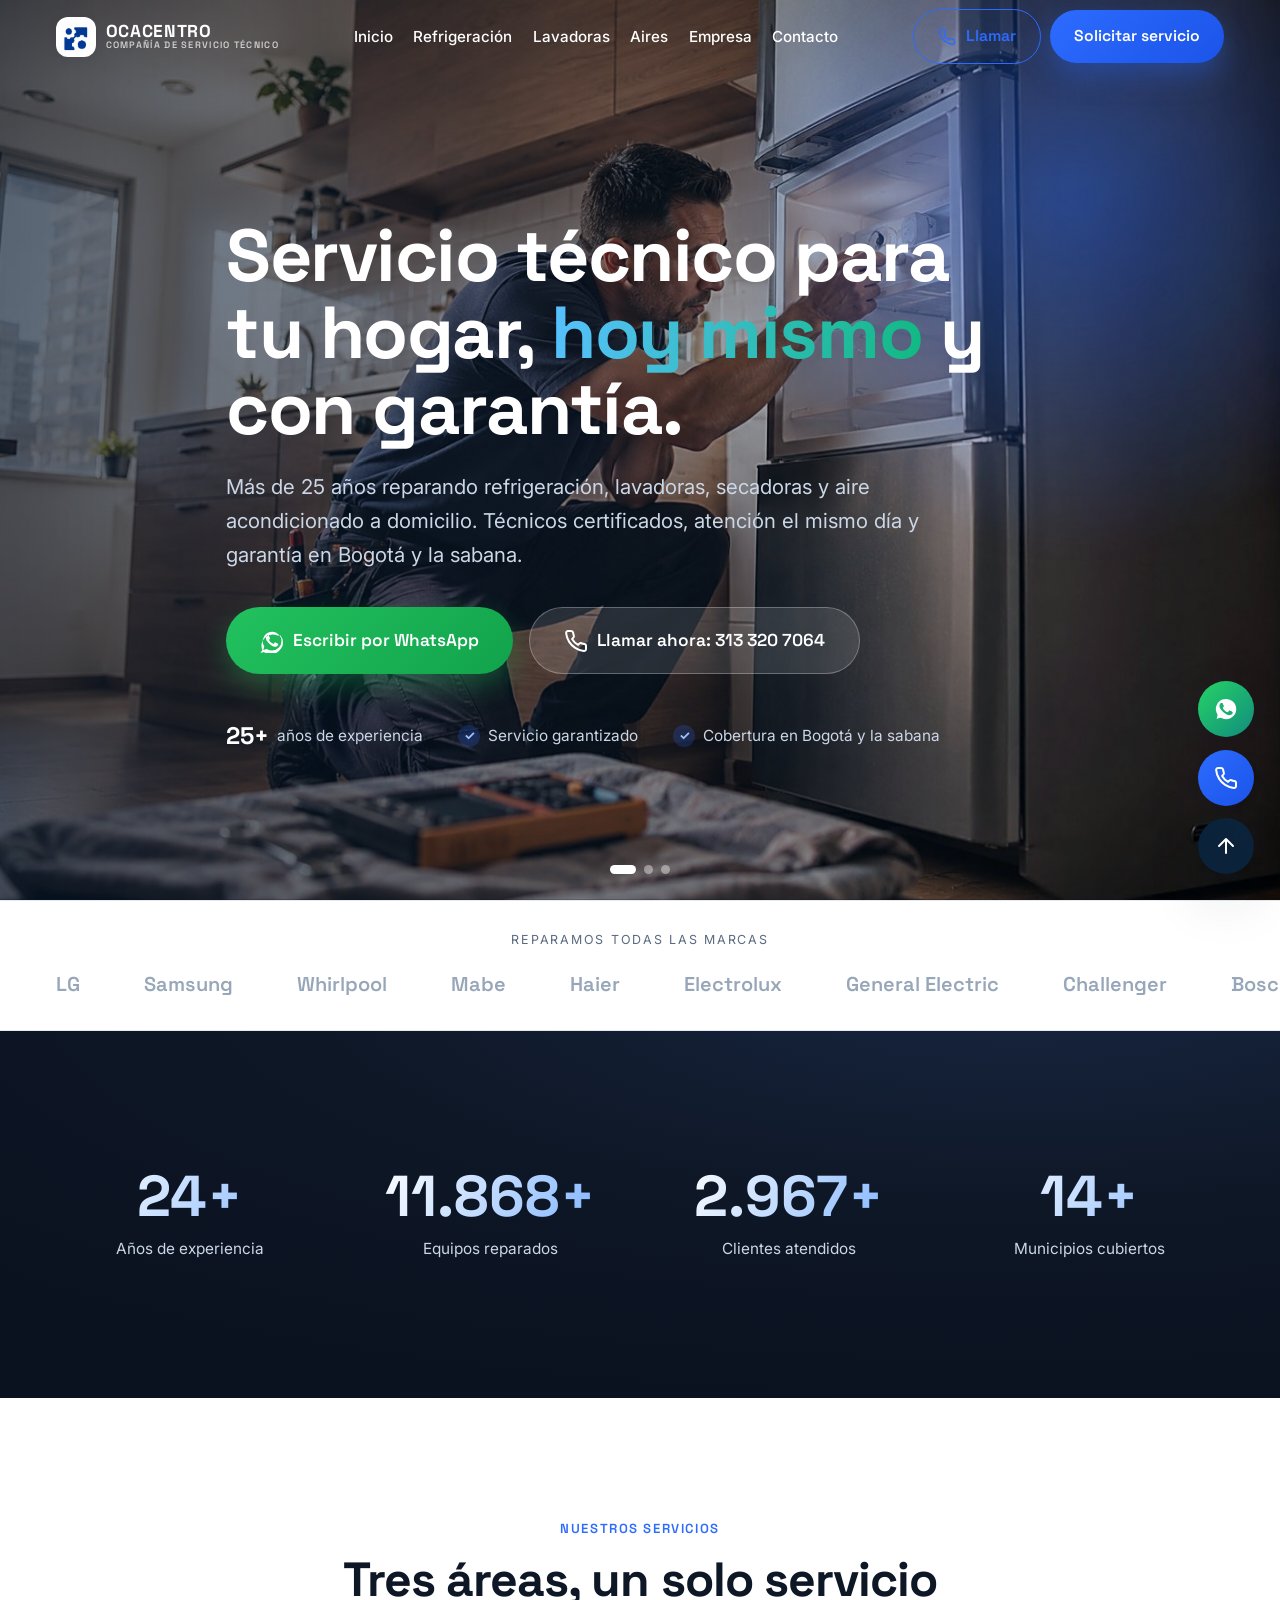
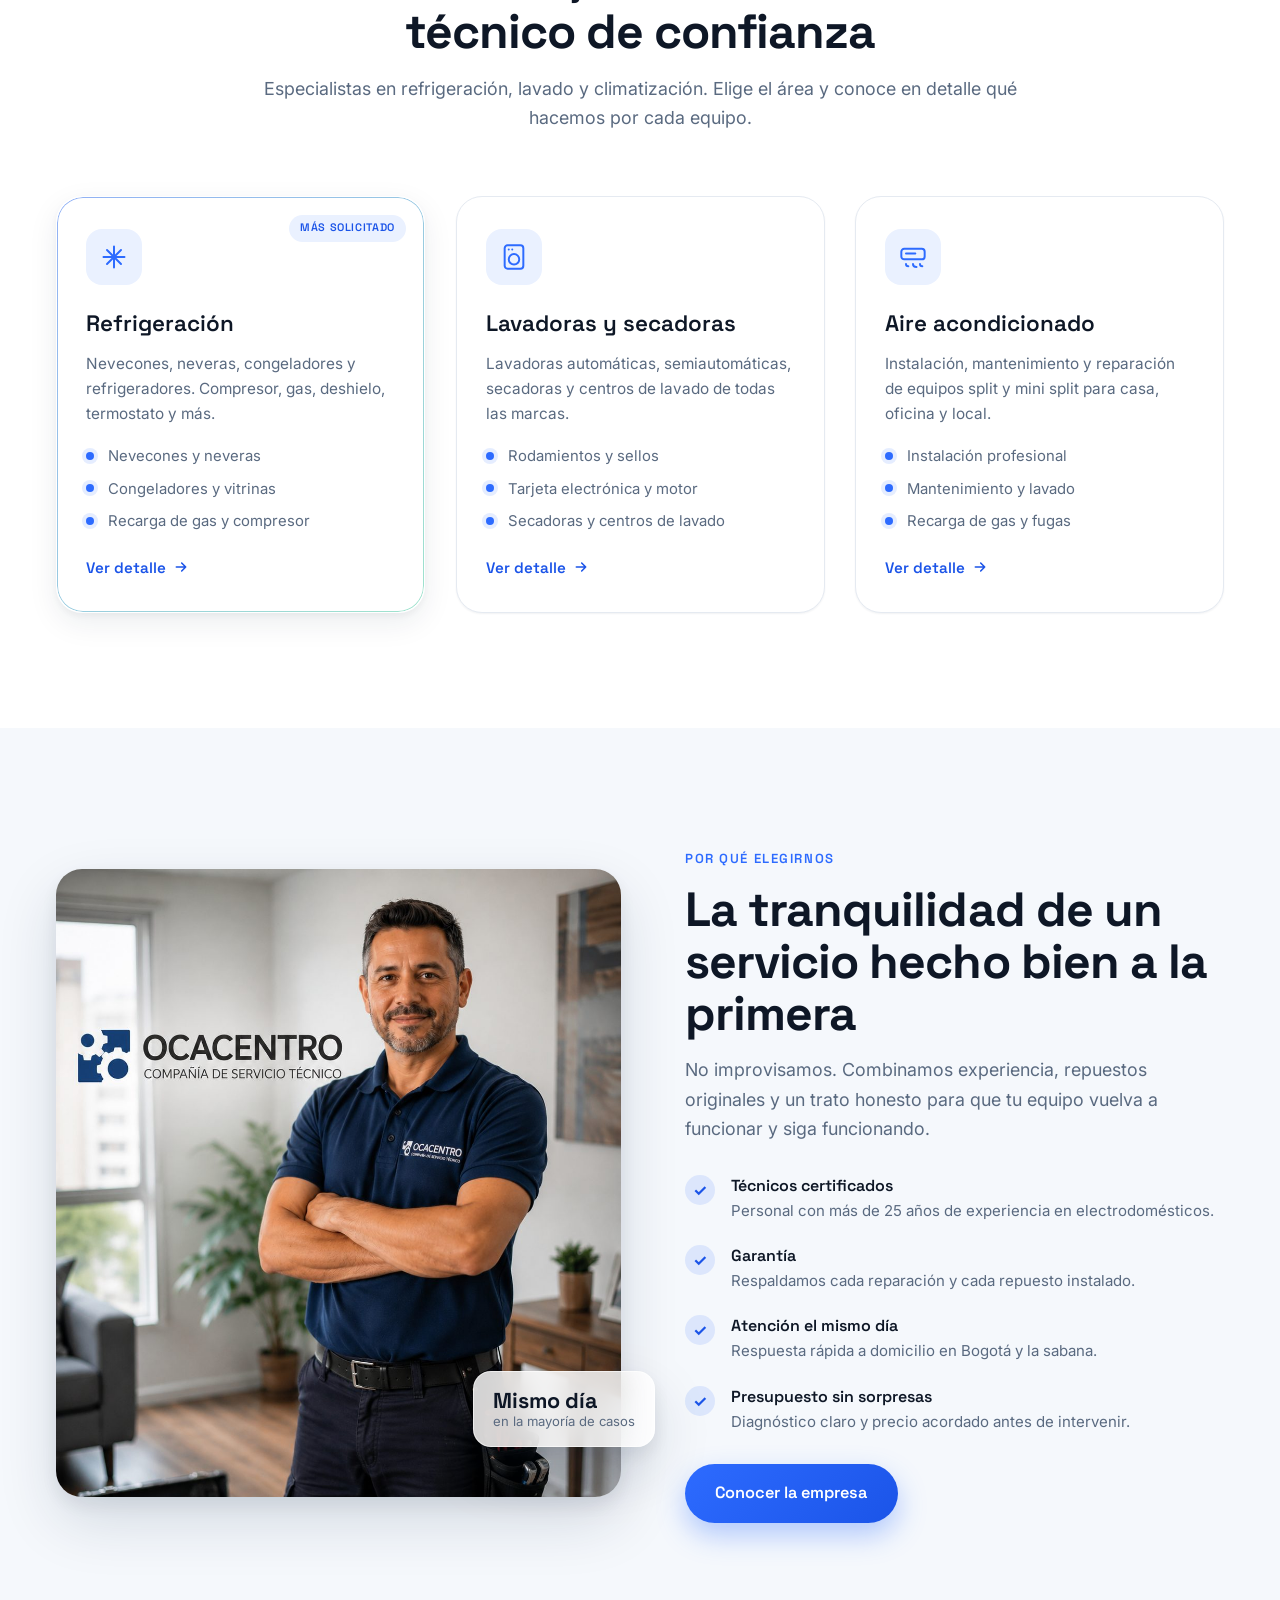
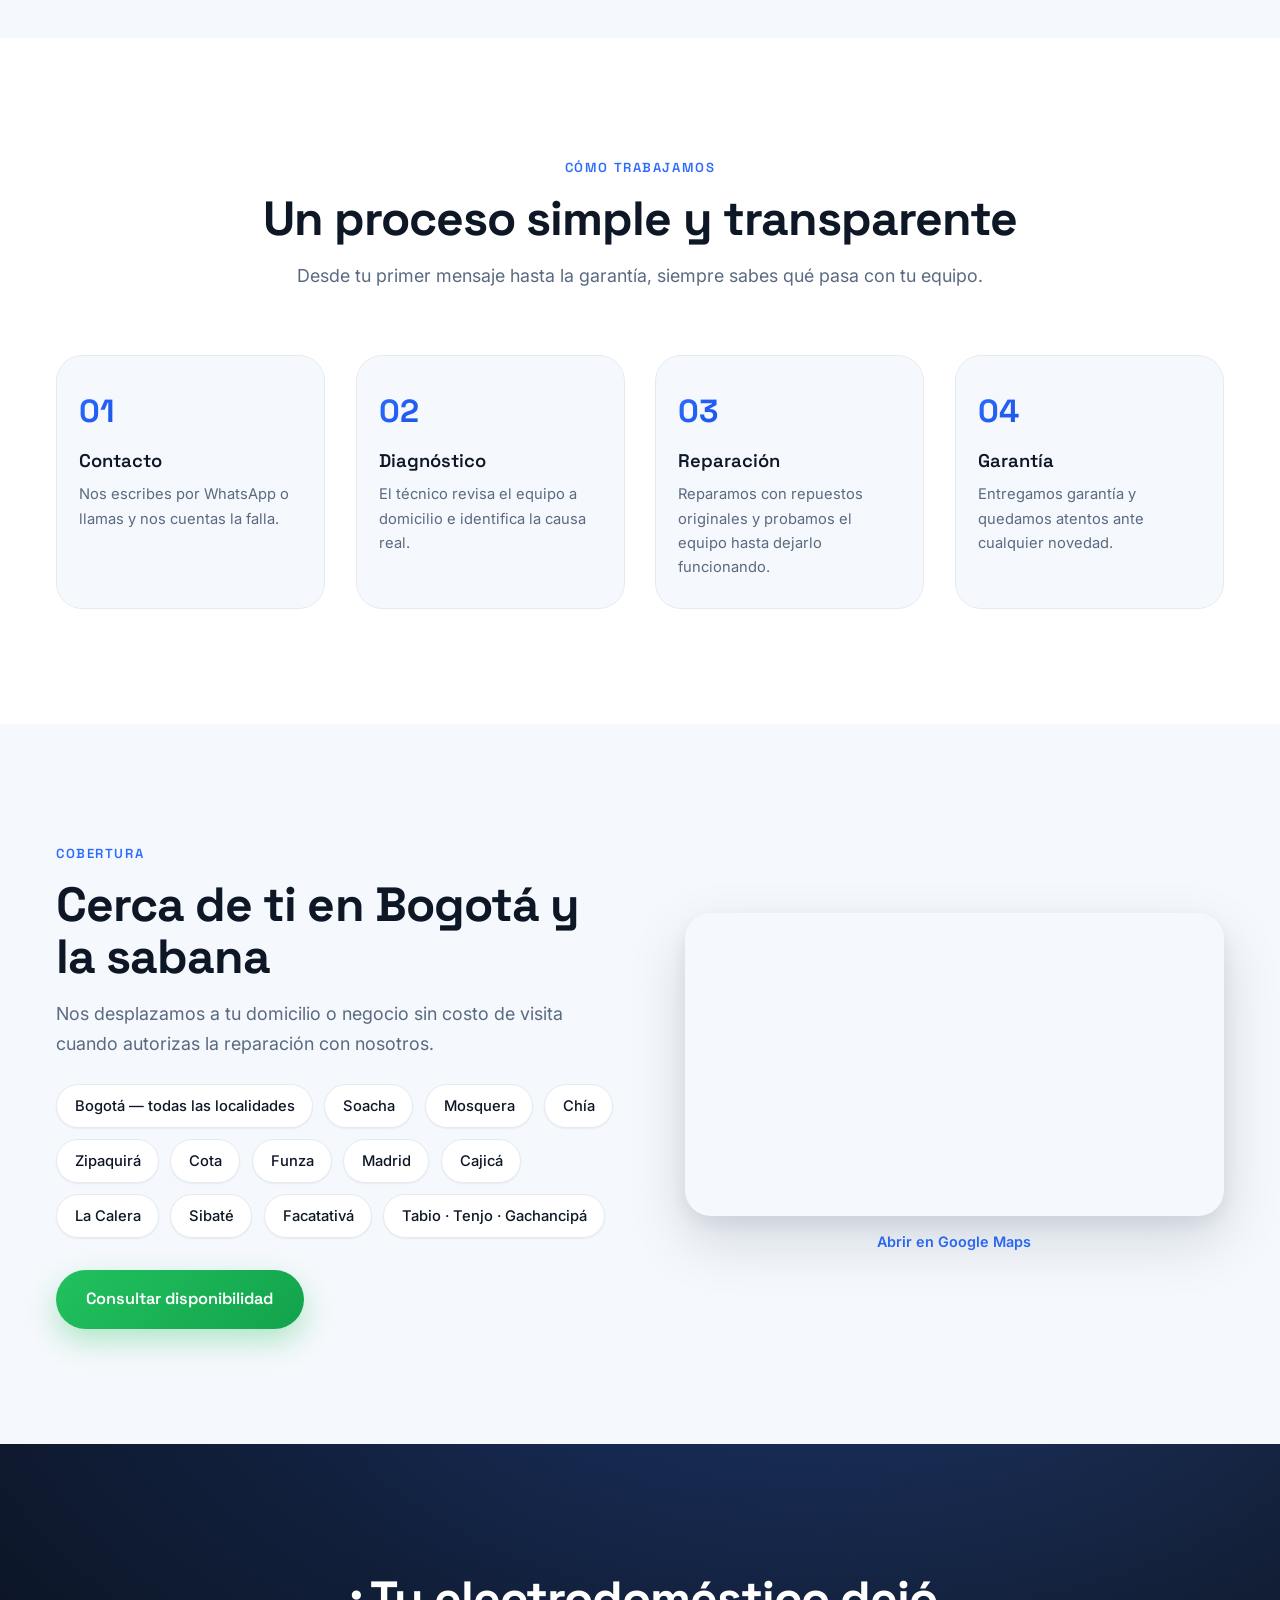
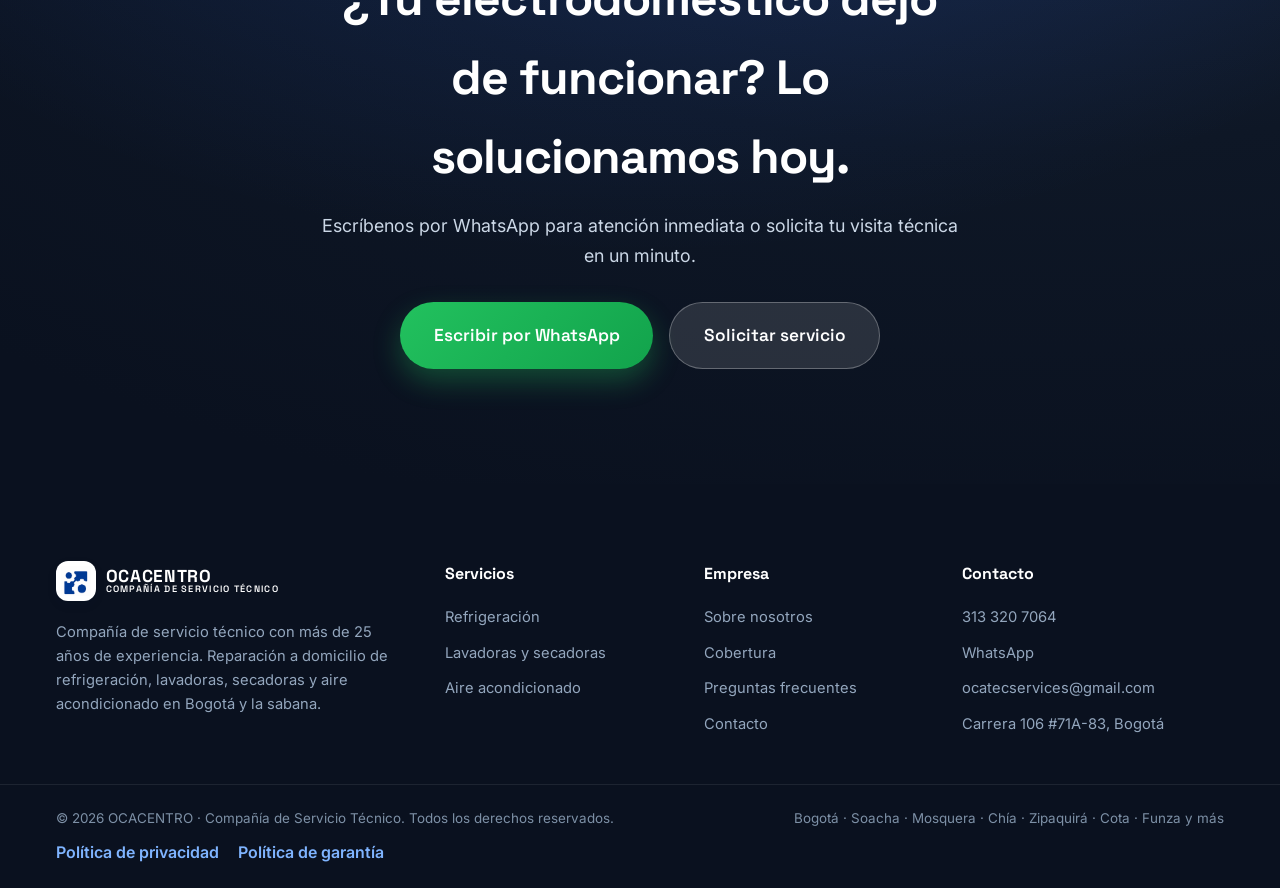
==== commit 6ac3cf71: "Remove fake review count and unverified social links from schema The LocalBusiness JSON-LD had place" ====
--- a/index.html
+++ b/index.html
@@ -93,9 +93,7 @@
     "foundingDate": "1999",
     "address": { "@type": "PostalAddress", "streetAddress": "Carrera 106 #71A-83", "addressLocality": "Bogotá", "addressRegion": "Cundinamarca", "addressCountry": "CO" },
     "geo": { "@type": "GeoCoordinates", "latitude": 4.7110, "longitude": -74.0721 },
-    "areaServed": [ {"@type":"City","name":"Bogotá"}, {"@type":"City","name":"Soacha"}, {"@type":"City","name":"Mosquera"}, {"@type":"City","name":"Chía"}, {"@type":"City","name":"Zipaquirá"}, {"@type":"City","name":"Cota"}, {"@type":"City","name":"Funza"}, {"@type":"City","name":"Madrid"}, {"@type":"City","name":"Cajicá"}, {"@type":"City","name":"La Calera"} ],
-    "sameAs": [ "https://www.facebook.com/ocatecsas", "https://www.instagram.com/ocatecsas" ],
-    "aggregateRating": { "@type": "AggregateRating", "ratingValue": "4.9", "reviewCount": "312" }
+    "areaServed": [ {"@type":"City","name":"Bogotá"}, {"@type":"City","name":"Soacha"}, {"@type":"City","name":"Mosquera"}, {"@type":"City","name":"Chía"}, {"@type":"City","name":"Zipaquirá"}, {"@type":"City","name":"Cota"}, {"@type":"City","name":"Funza"}, {"@type":"City","name":"Madrid"}, {"@type":"City","name":"Cajicá"}, {"@type":"City","name":"La Calera"} ]
   }
   </script>
 </head>
